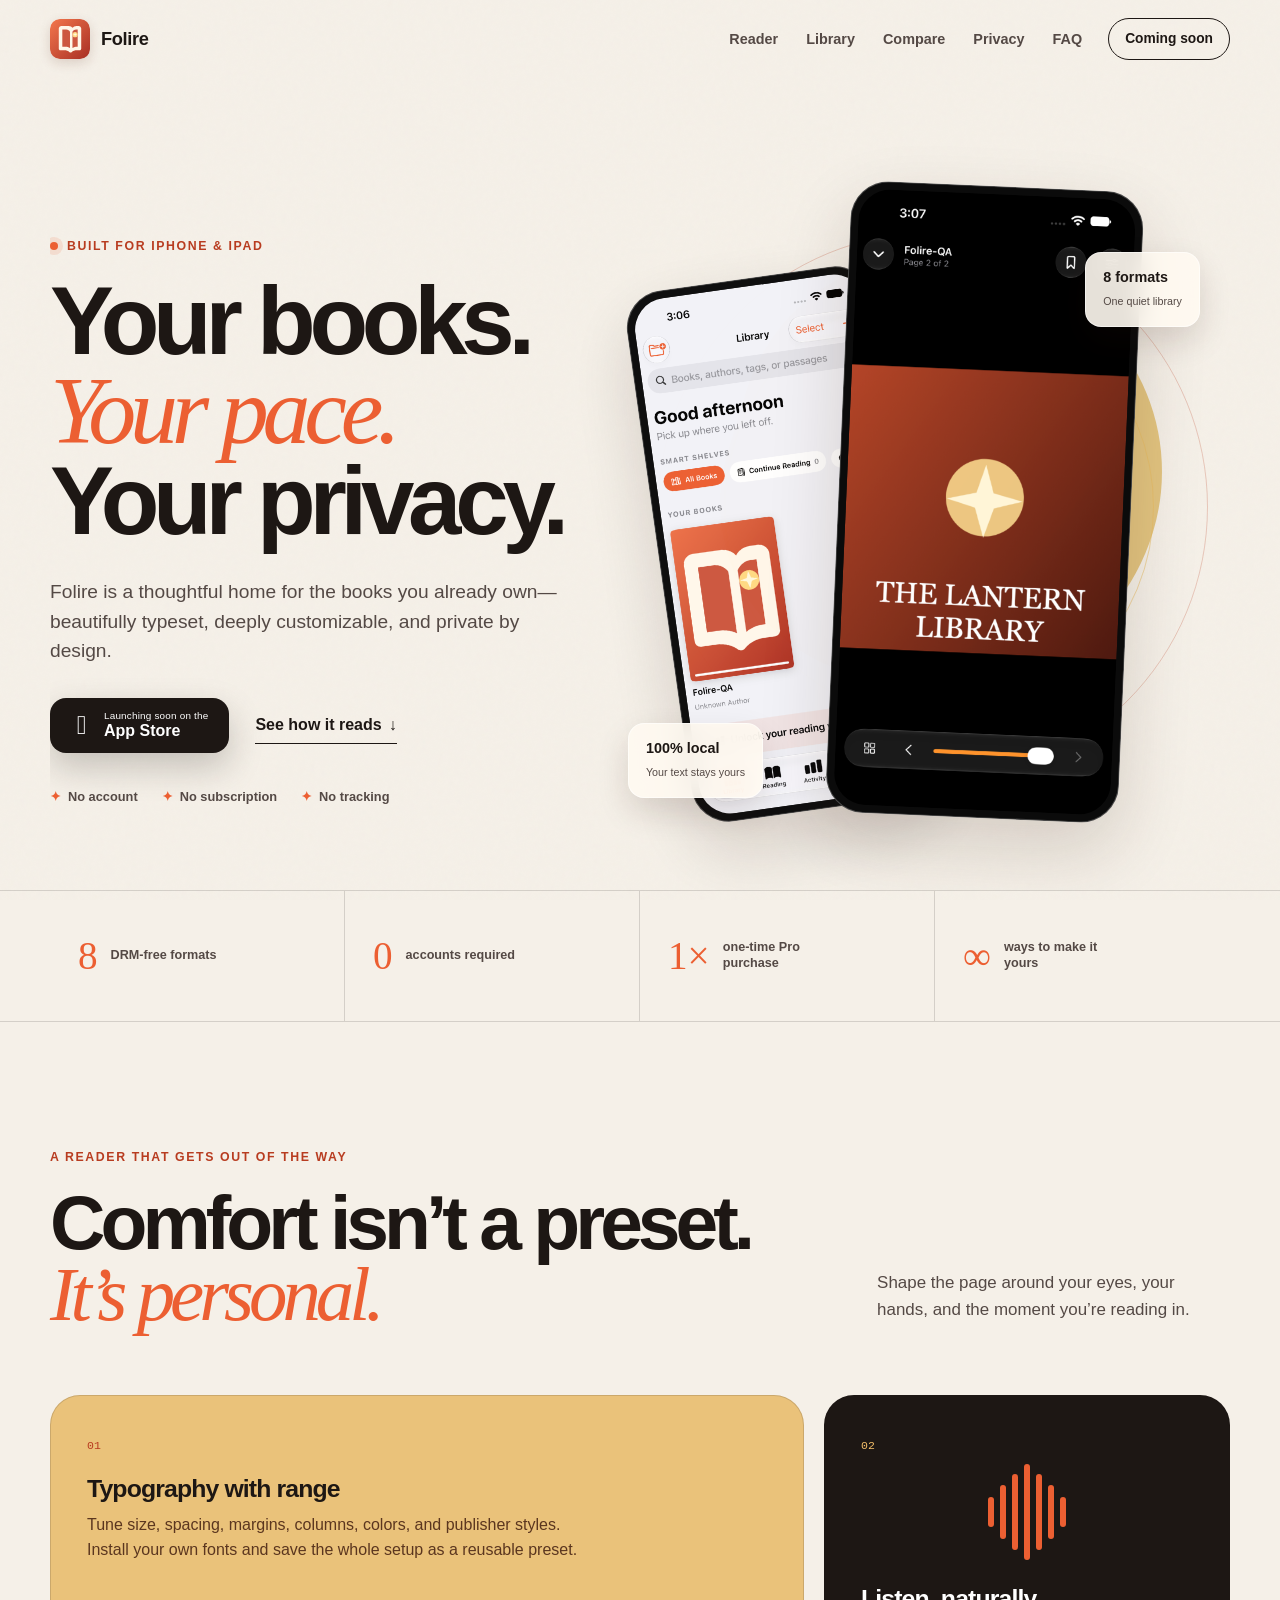
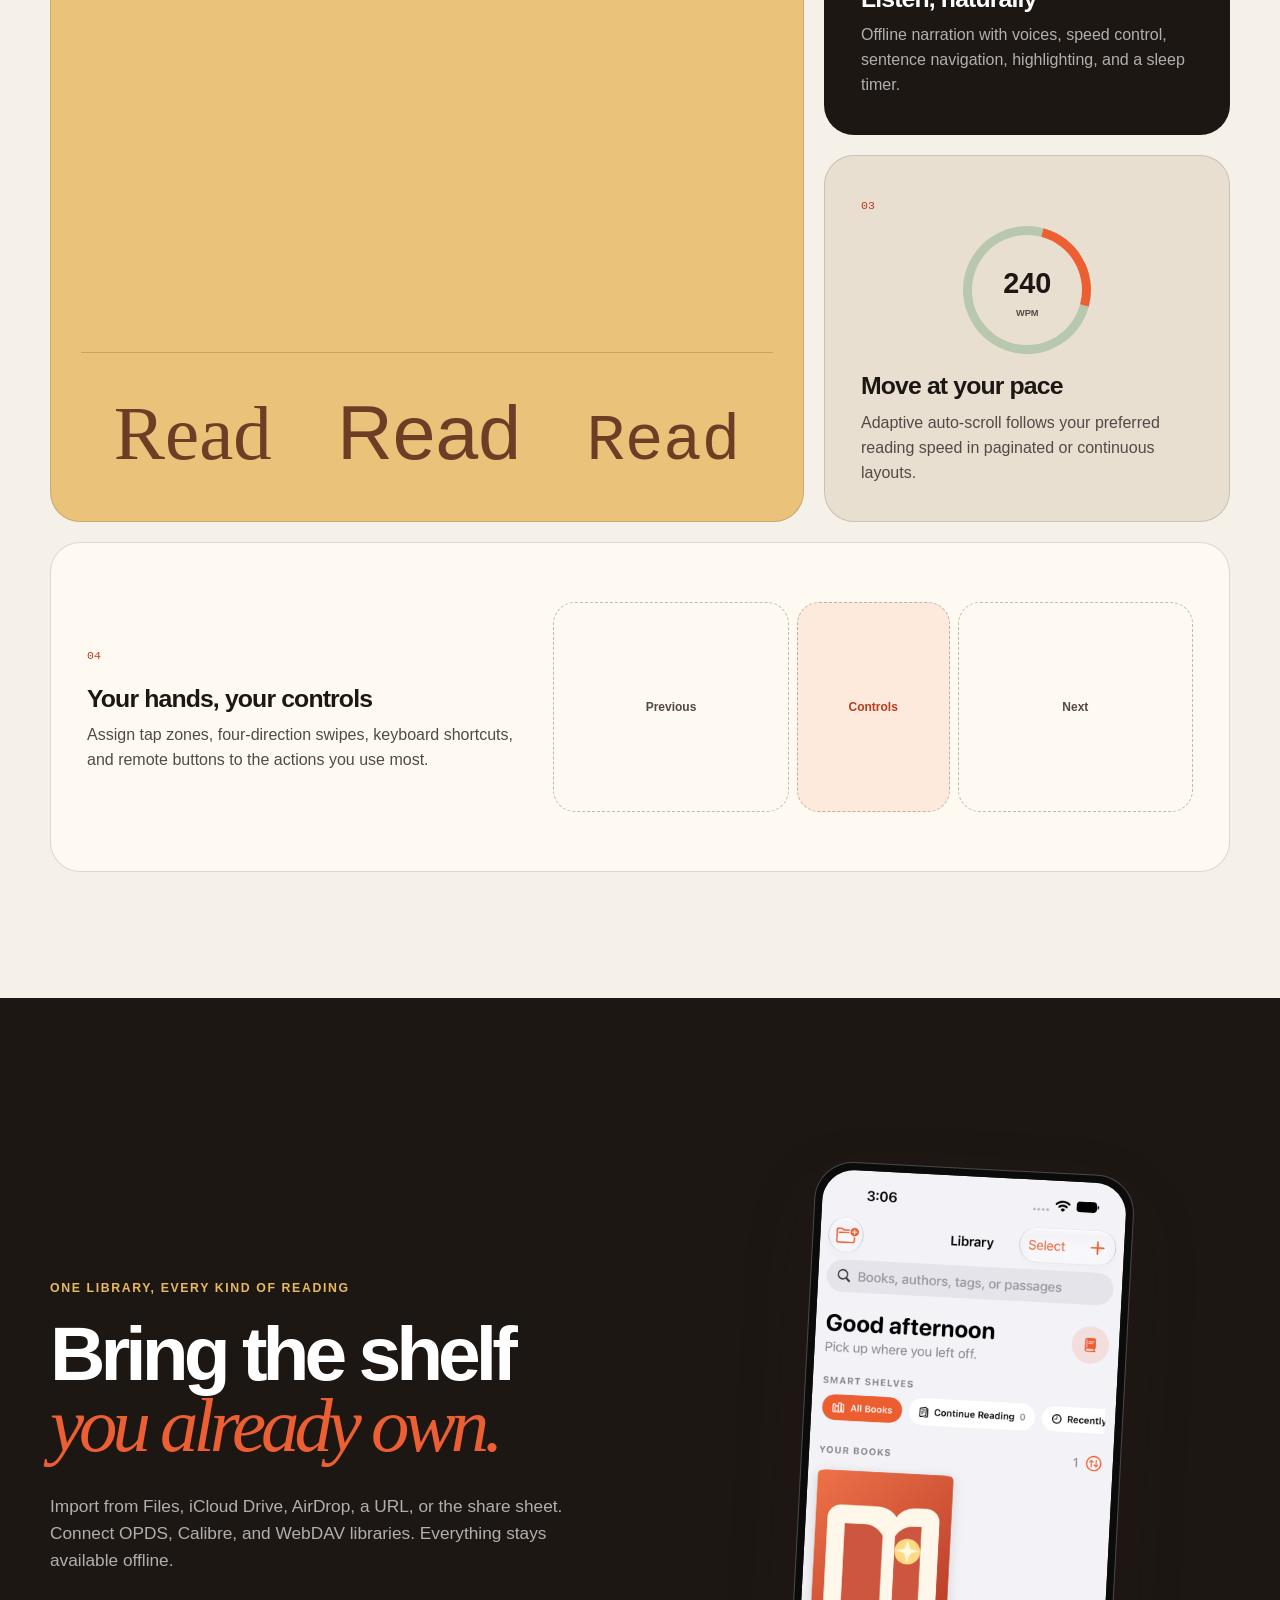
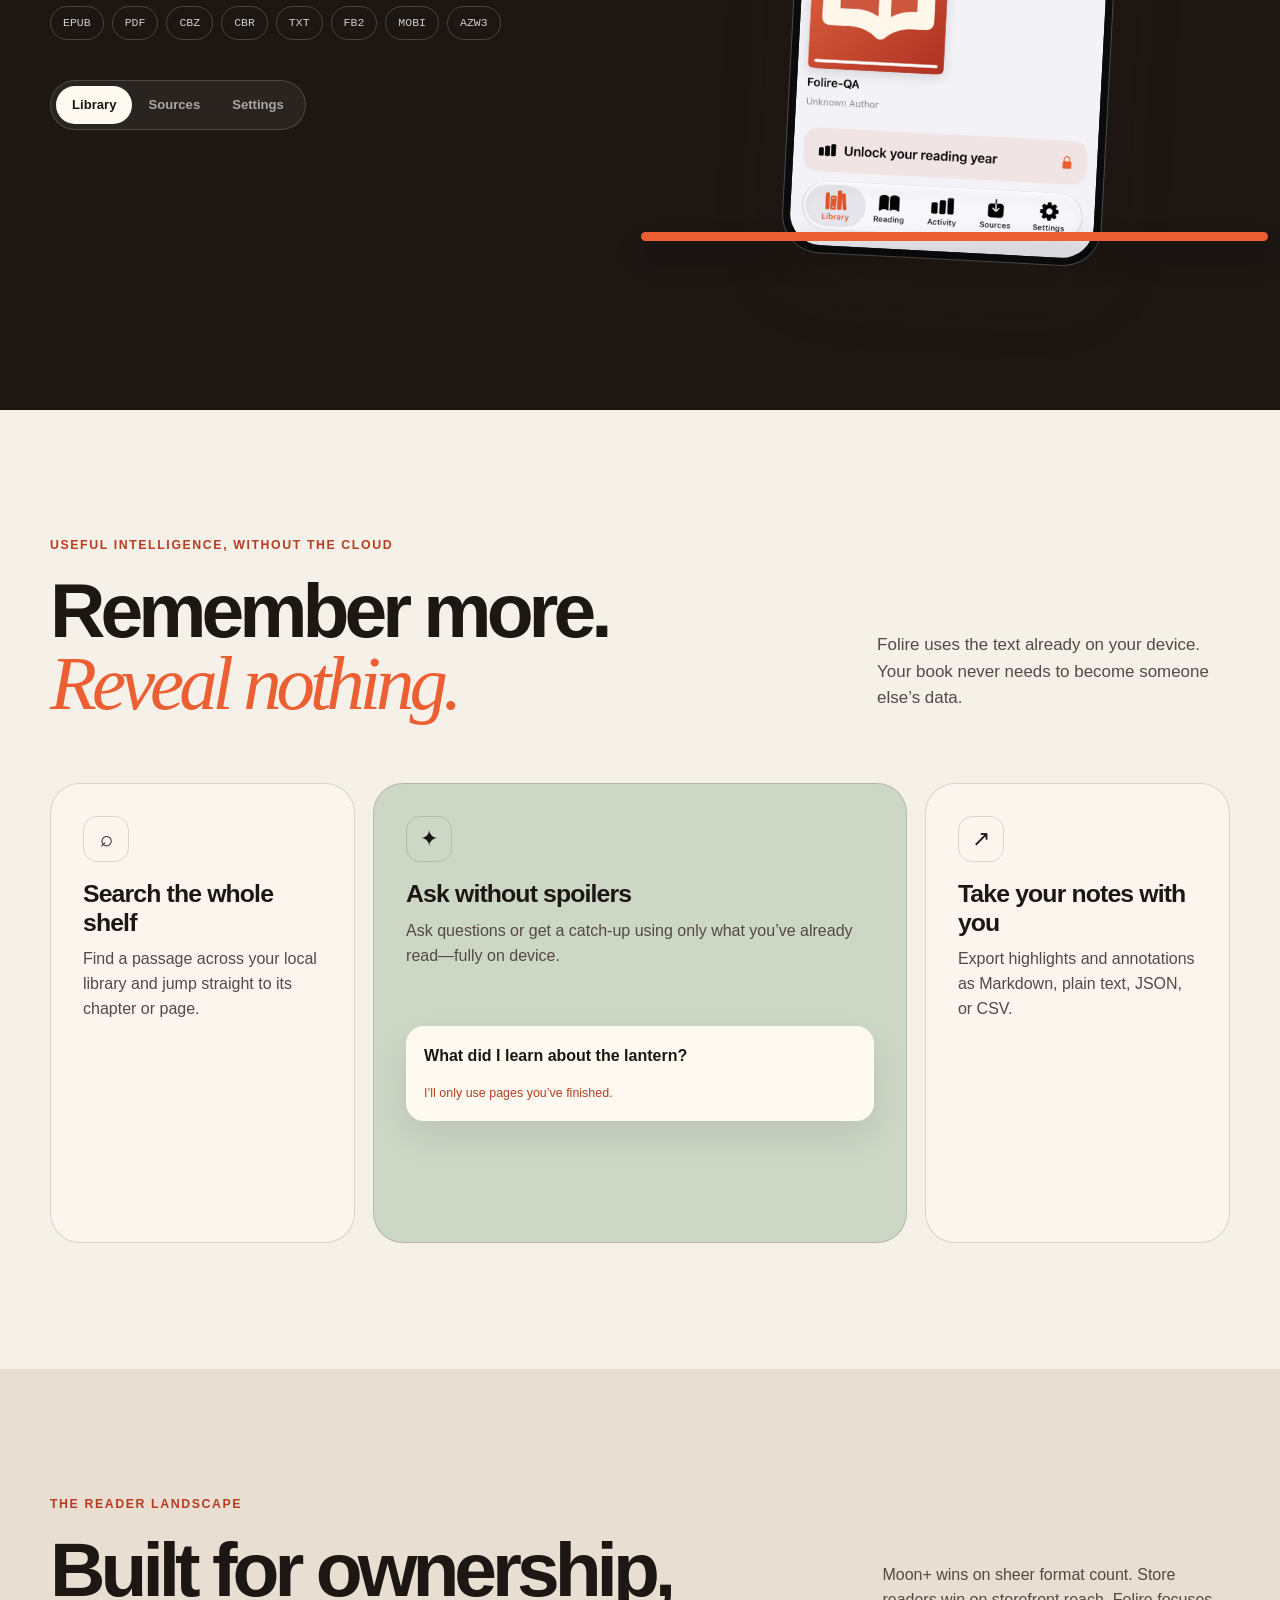
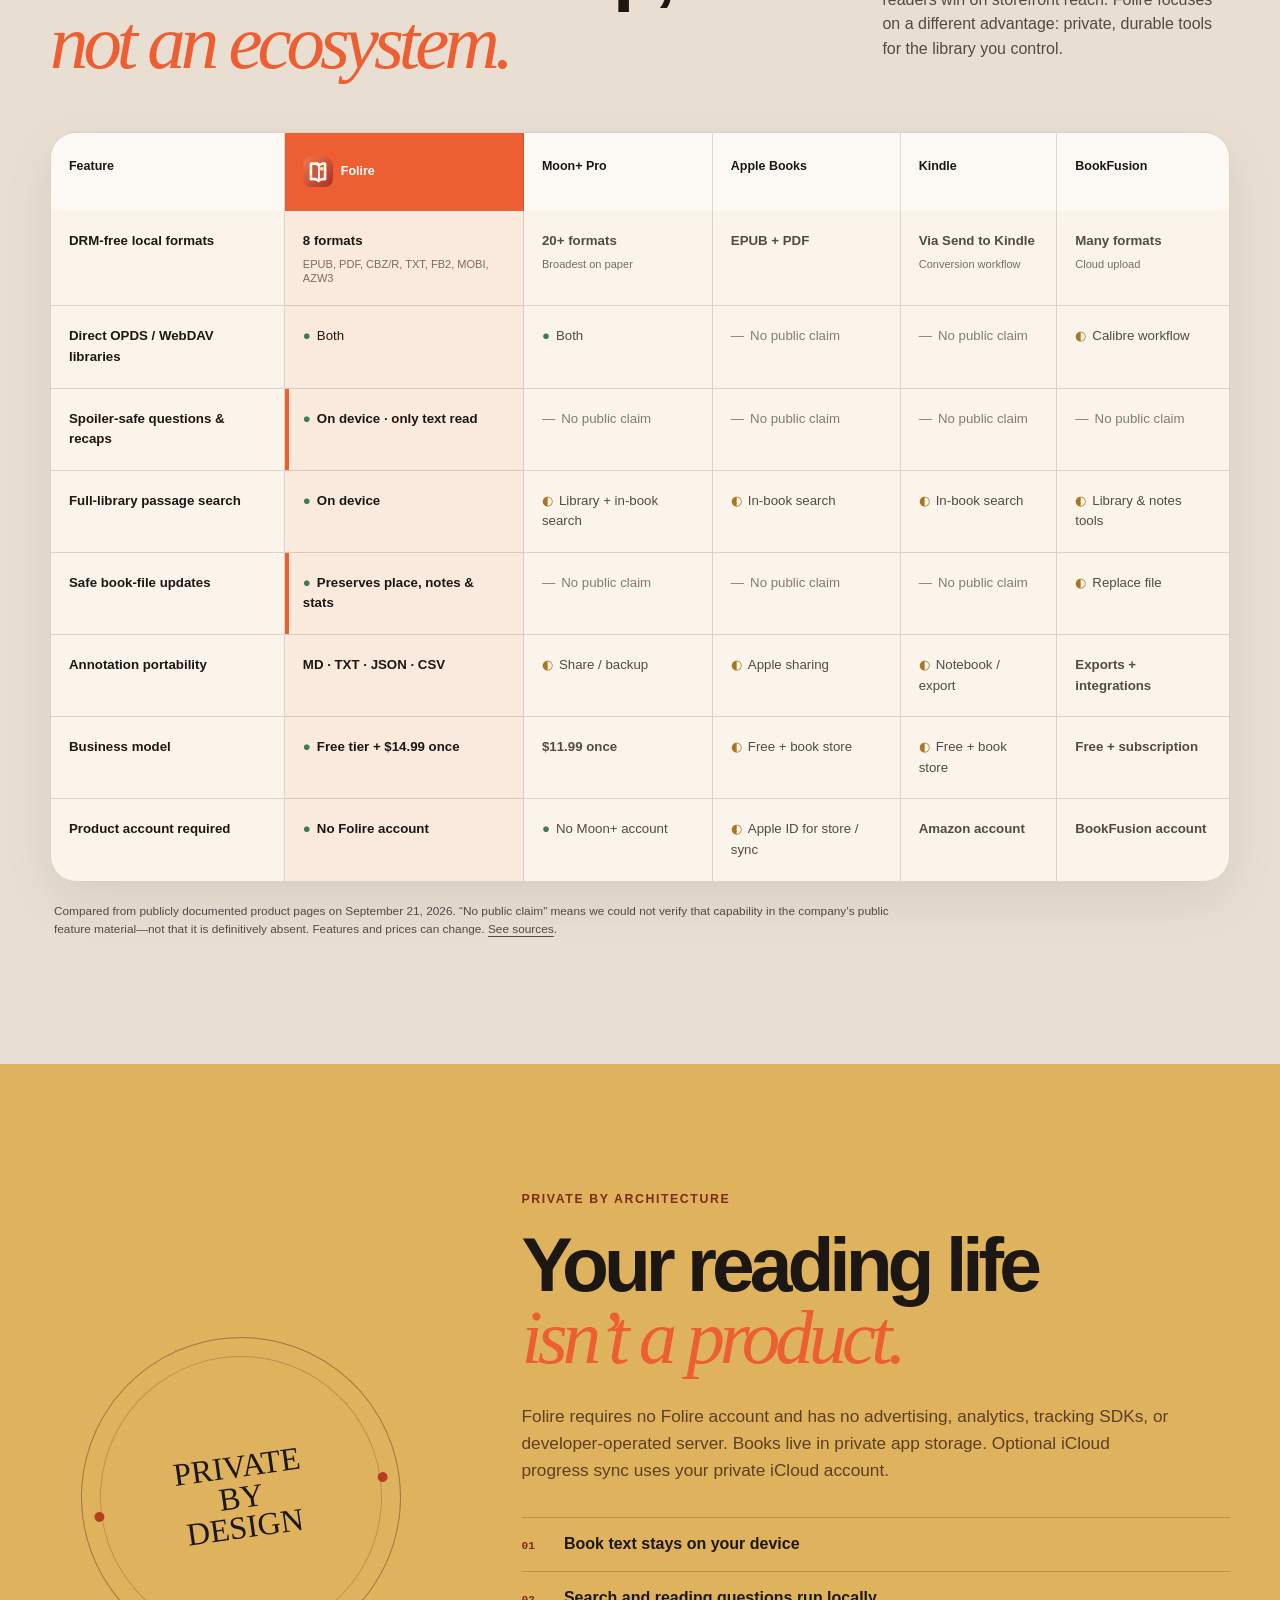
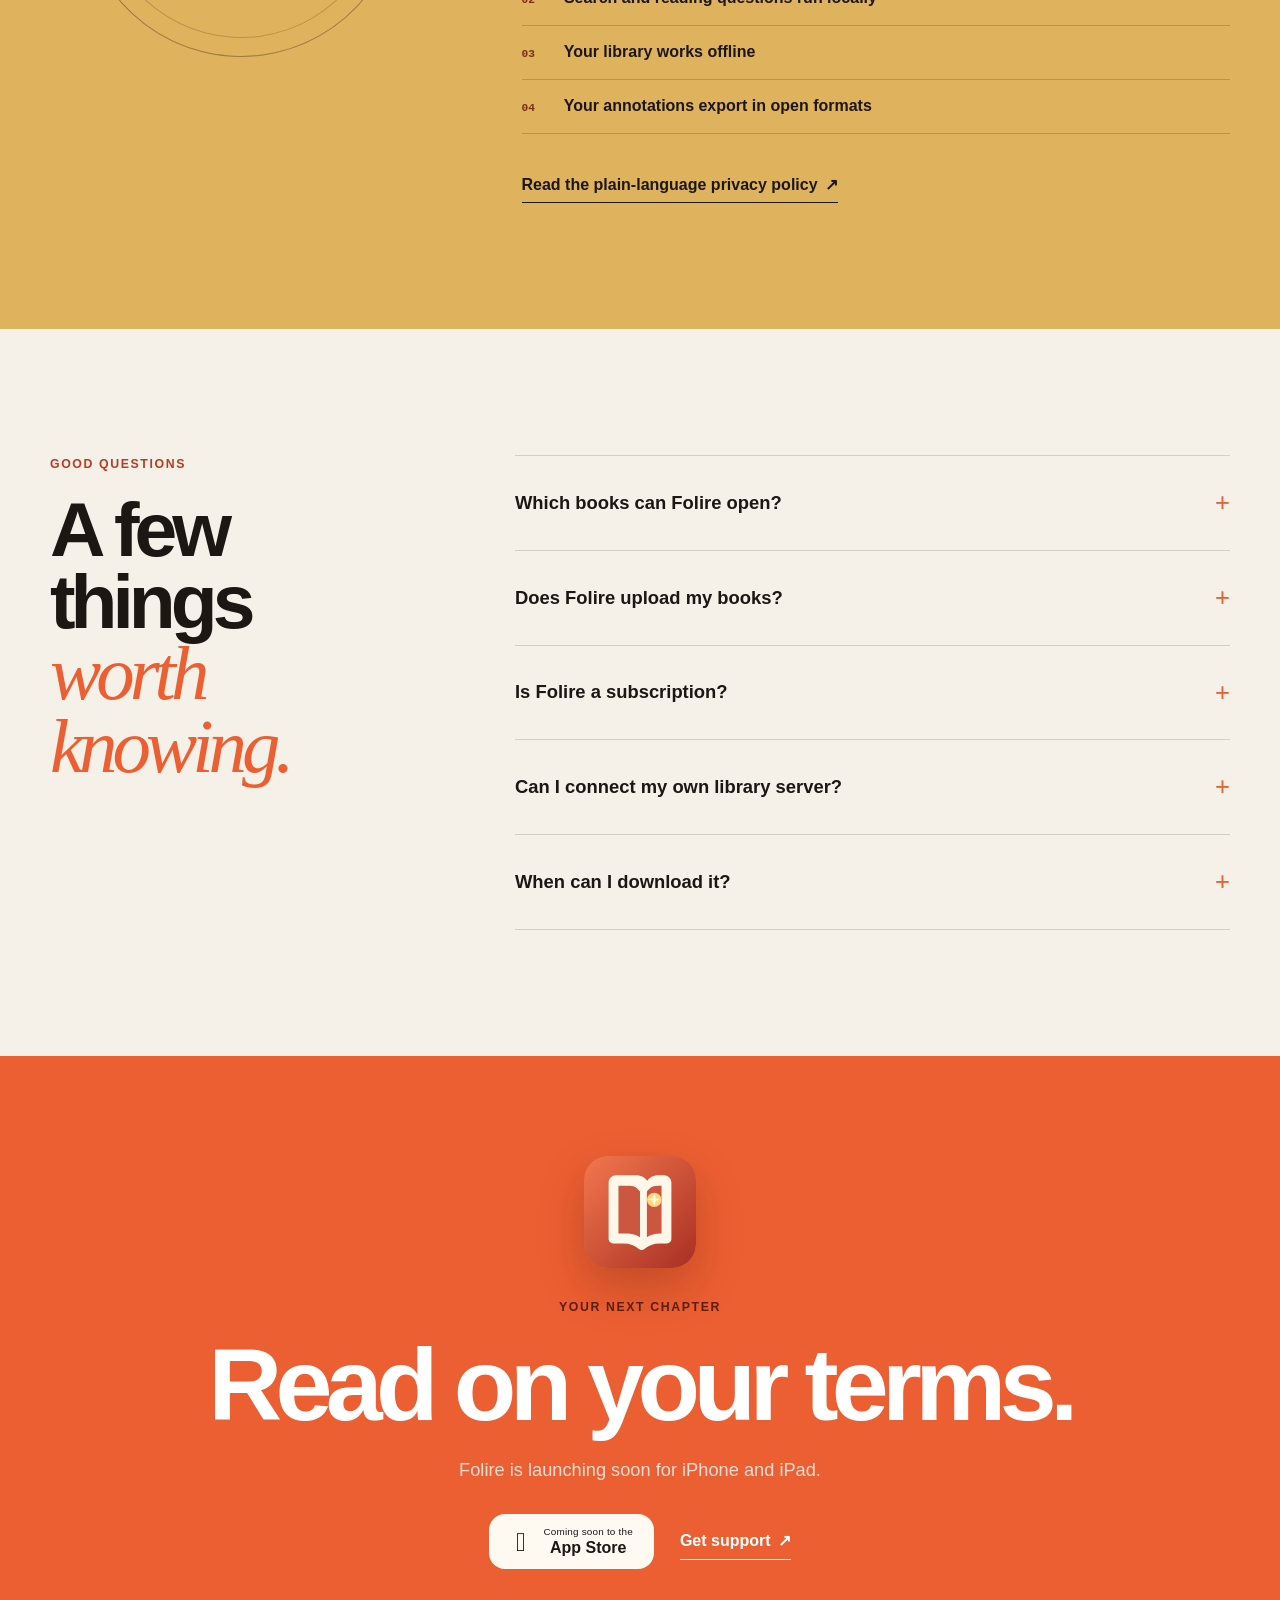
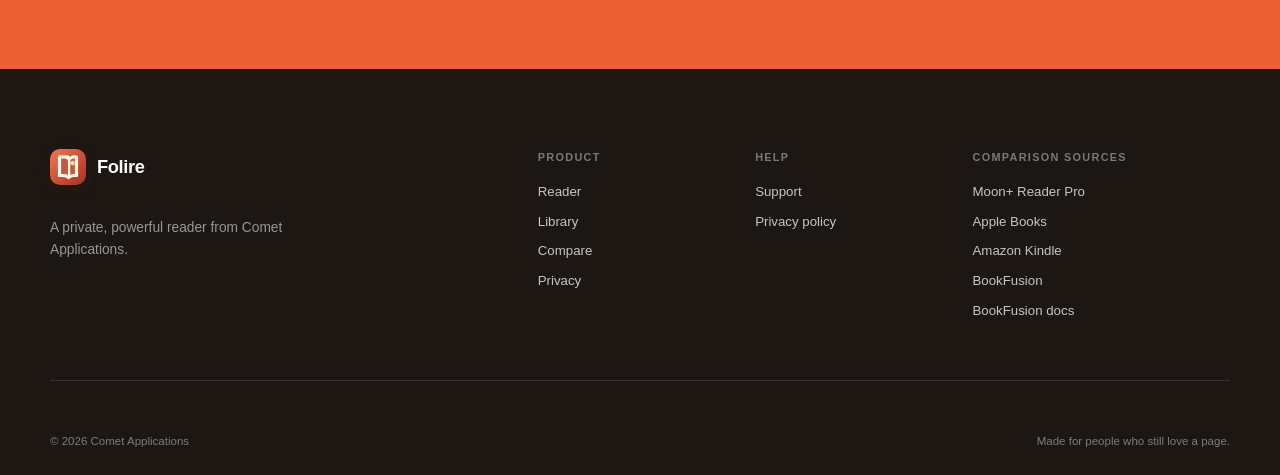
==== index.html @ 31d675c2 "Build Folire marketing website" ====
<!doctype html>
<html lang="en">
  <head>
    <meta charset="utf-8">
    <meta name="viewport" content="width=device-width, initial-scale=1">
    <meta name="theme-color" content="#1d1714">
    <meta name="description" content="Folire is a private, powerful reader for iPhone and iPad. Read EPUB, PDF, CBZ, CBR, TXT, FB2, MOBI, and AZW3—without an account, ads, or tracking.">
    <meta property="og:title" content="Folire — Your books. Your pace. Your privacy.">
    <meta property="og:description" content="A local-first reader for iPhone and iPad with beautiful typography, private reading tools, flexible controls, and meaningful insights.">
    <meta property="og:type" content="website">
    <meta property="og:url" content="https://folire.app/">
    <meta property="og:image" content="https://folire.app/assets/library.png">
    <meta name="twitter:card" content="summary_large_image">
    <title>Folire — Private, powerful book reader</title>
    <link rel="icon" href="assets/folire-icon.svg" type="image/svg+xml">
    <link rel="stylesheet" href="styles.css">
    <script defer src="script.js"></script>
  </head>
  <body>
    <a class="skip-link" href="#main">Skip to content</a>

    <header class="site-header" data-header>
      <nav class="nav shell" aria-label="Main navigation">
        <a class="brand" href="#top" aria-label="Folire home">
          <img src="assets/folire-icon.svg" alt="" width="40" height="40">
          <span>Folire</span>
        </a>
        <div class="nav-links" id="nav-links">
          <a href="#reader">Reader</a>
          <a href="#library">Library</a>
          <a href="#compare">Compare</a>
          <a href="#privacy">Privacy</a>
          <a href="#faq">FAQ</a>
        </div>
        <a class="nav-cta" href="#download">Coming soon</a>
        <button class="menu-button" type="button" aria-expanded="false" aria-controls="nav-links" aria-label="Open navigation" data-menu>
          <span></span><span></span>
        </button>
      </nav>
    </header>

    <main id="main">
      <section class="hero shell" id="top">
        <div class="hero-copy reveal">
          <div class="eyebrow"><span class="status-dot"></span> Built for iPhone &amp; iPad</div>
          <h1>Your books.<br><em>Your pace.</em><br>Your privacy.</h1>
          <p class="hero-lede">Folire is a thoughtful home for the books you already own—beautifully typeset, deeply customizable, and private by design.</p>
          <div class="hero-actions">
            <a class="button button-primary" href="#download">
              <span class="apple-mark" aria-hidden="true"></span>
              <span><small>Launching soon on the</small>App Store</span>
            </a>
            <a class="text-link" href="#reader">See how it reads <span aria-hidden="true">↓</span></a>
          </div>
          <ul class="trust-row" aria-label="Folire benefits">
            <li>No account</li>
            <li>No subscription</li>
            <li>No tracking</li>
          </ul>
        </div>

        <div class="hero-visual reveal" aria-label="Folire app shown on iPhone">
          <div class="orbit orbit-one"></div>
          <div class="orbit orbit-two"></div>
          <div class="phone phone-back" aria-hidden="true">
            <img src="assets/library.png" alt="" width="828" height="1792">
          </div>
          <div class="phone phone-front">
            <img src="assets/reader.png" alt="Folire reader displaying a book with simple reading controls" width="828" height="1792">
          </div>
          <div class="floating-note note-format" aria-hidden="true">
            <span>8 formats</span>
            <small>One quiet library</small>
          </div>
          <div class="floating-note note-private" aria-hidden="true">
            <span>100% local</span>
            <small>Your text stays yours</small>
          </div>
        </div>
      </section>

      <section class="promise-strip" aria-label="Product highlights">
        <div class="shell promise-grid">
          <div><strong>8</strong><span>DRM-free formats</span></div>
          <div><strong>0</strong><span>accounts required</span></div>
          <div><strong>1×</strong><span>one-time Pro purchase</span></div>
          <div><strong>∞</strong><span>ways to make it yours</span></div>
        </div>
      </section>

      <section class="section shell" id="reader">
        <div class="section-heading reveal">
          <p class="kicker">A reader that gets out of the way</p>
          <h2>Comfort isn’t a preset.<br><em>It’s personal.</em></h2>
          <p>Shape the page around your eyes, your hands, and the moment you’re reading in.</p>
        </div>

        <div class="bento reader-bento">
          <article class="card card-large card-warm reveal">
            <div class="card-copy">
              <span class="card-number">01</span>
              <h3>Typography with range</h3>
              <p>Tune size, spacing, margins, columns, colors, and publisher styles. Install your own fonts and save the whole setup as a reusable preset.</p>
              <div class="type-samples" aria-hidden="true">
                <span class="sample-serif">Read</span>
                <span class="sample-humanist">Read</span>
                <span class="sample-mono">Read</span>
              </div>
            </div>
          </article>

          <article class="card card-dark reveal">
            <span class="card-number">02</span>
            <div class="sound-wave" aria-hidden="true"><i></i><i></i><i></i><i></i><i></i><i></i><i></i></div>
            <h3>Listen, naturally</h3>
            <p>Offline narration with voices, speed control, sentence navigation, highlighting, and a sleep timer.</p>
          </article>

          <article class="card card-cream reveal">
            <span class="card-number">03</span>
            <div class="pace-dial" aria-hidden="true"><span>240<small>wpm</small></span></div>
            <h3>Move at your pace</h3>
            <p>Adaptive auto-scroll follows your preferred reading speed in paginated or continuous layouts.</p>
          </article>

          <article class="card card-wide reveal">
            <div>
              <span class="card-number">04</span>
              <h3>Your hands, your controls</h3>
              <p>Assign tap zones, four-direction swipes, keyboard shortcuts, and remote buttons to the actions you use most.</p>
            </div>
            <div class="control-map" aria-hidden="true">
              <span class="tap left">Previous</span>
              <span class="tap center">Controls</span>
              <span class="tap right">Next</span>
            </div>
          </article>
        </div>
      </section>

      <section class="section showcase-section" id="library">
        <div class="shell showcase-grid">
          <div class="showcase-copy reveal">
            <p class="kicker">One library, every kind of reading</p>
            <h2>Bring the shelf<br><em>you already own.</em></h2>
            <p>Import from Files, iCloud Drive, AirDrop, a URL, or the share sheet. Connect OPDS, Calibre, and WebDAV libraries. Everything stays available offline.</p>
            <div class="format-cloud" aria-label="Supported formats">
              <span>EPUB</span><span>PDF</span><span>CBZ</span><span>CBR</span><span>TXT</span><span>FB2</span><span>MOBI</span><span>AZW3</span>
            </div>
            <div class="showcase-tabs" role="tablist" aria-label="App preview">
              <button role="tab" aria-selected="true" aria-controls="preview-panel" data-preview="library.png" data-alt="Folire library with smart shelves and search">Library</button>
              <button role="tab" aria-selected="false" aria-controls="preview-panel" data-preview="sources.png" data-alt="Folire sources screen with import and network library options">Sources</button>
              <button role="tab" aria-selected="false" aria-controls="preview-panel" data-preview="settings.png" data-alt="Folire settings with reading goal and typography options">Settings</button>
            </div>
          </div>
          <div class="showcase-device reveal" id="preview-panel" role="tabpanel">
            <div class="phone phone-showcase">
              <img data-preview-image src="assets/library.png" alt="Folire library with smart shelves and search" width="828" height="1792">
            </div>
            <div class="shelf-line" aria-hidden="true"></div>
          </div>
        </div>
      </section>

      <section class="section shell intelligence">
        <div class="section-heading reveal">
          <p class="kicker">Useful intelligence, without the cloud</p>
          <h2>Remember more.<br><em>Reveal nothing.</em></h2>
          <p>Folire uses the text already on your device. Your book never needs to become someone else’s data.</p>
        </div>
        <div class="intelligence-grid">
          <article class="insight-card reveal">
            <div class="insight-icon">⌕</div>
            <h3>Search the whole shelf</h3>
            <p>Find a passage across your local library and jump straight to its chapter or page.</p>
          </article>
          <article class="insight-card featured reveal">
            <div class="insight-icon">✦</div>
            <h3>Ask without spoilers</h3>
            <p>Ask questions or get a catch-up using only what you’ve already read—fully on device.</p>
            <div class="assistant-demo" aria-hidden="true">
              <p>What did I learn about the lantern?</p>
              <span>I’ll only use pages you’ve finished.</span>
            </div>
          </article>
          <article class="insight-card reveal">
            <div class="insight-icon">↗</div>
            <h3>Take your notes with you</h3>
            <p>Export highlights and annotations as Markdown, plain text, JSON, or CSV.</p>
          </article>
        </div>
      </section>

      <section class="section compare-section" id="compare">
        <div class="shell">
          <div class="compare-heading reveal">
            <div>
              <p class="kicker">The reader landscape</p>
              <h2>Built for ownership,<br><em>not an ecosystem.</em></h2>
            </div>
            <p>Moon+ wins on sheer format count. Store readers win on storefront reach. Folire focuses on a different advantage: private, durable tools for the library you control.</p>
          </div>

          <div class="comparison-wrap reveal" tabindex="0" aria-label="Scrollable reader app comparison">
            <table class="comparison-table">
              <thead>
                <tr>
                  <th scope="col">Feature</th>
                  <th scope="col" class="folire-col"><img src="assets/folire-icon.svg" alt="" width="30" height="30">Folire</th>
                  <th scope="col">Moon+ Pro</th>
                  <th scope="col">Apple Books</th>
                  <th scope="col">Kindle</th>
                  <th scope="col">BookFusion</th>
                </tr>
              </thead>
              <tbody>
                <tr>
                  <th scope="row">DRM-free local formats</th>
                  <td class="folire-col"><strong>8 formats</strong><small>EPUB, PDF, CBZ/R, TXT, FB2, MOBI, AZW3</small></td>
                  <td><strong>20+ formats</strong><small>Broadest on paper</small></td>
                  <td><strong>EPUB + PDF</strong></td>
                  <td><strong>Via Send to Kindle</strong><small>Conversion workflow</small></td>
                  <td><strong>Many formats</strong><small>Cloud upload</small></td>
                </tr>
                <tr>
                  <th scope="row">Direct OPDS / WebDAV libraries</th>
                  <td class="folire-col"><span class="yes">Both</span></td>
                  <td><span class="yes">Both</span></td>
                  <td><span class="muted">No public claim</span></td>
                  <td><span class="muted">No public claim</span></td>
                  <td><span class="partial">Calibre workflow</span></td>
                </tr>
                <tr class="differentiator">
                  <th scope="row">Spoiler-safe questions &amp; recaps</th>
                  <td class="folire-col"><span class="best">On device · only text read</span></td>
                  <td><span class="muted">No public claim</span></td>
                  <td><span class="muted">No public claim</span></td>
                  <td><span class="muted">No public claim</span></td>
                  <td><span class="muted">No public claim</span></td>
                </tr>
                <tr>
                  <th scope="row">Full-library passage search</th>
                  <td class="folire-col"><span class="best">On device</span></td>
                  <td><span class="partial">Library + in-book search</span></td>
                  <td><span class="partial">In-book search</span></td>
                  <td><span class="partial">In-book search</span></td>
                  <td><span class="partial">Library &amp; notes tools</span></td>
                </tr>
                <tr class="differentiator">
                  <th scope="row">Safe book-file updates</th>
                  <td class="folire-col"><span class="best">Preserves place, notes &amp; stats</span></td>
                  <td><span class="muted">No public claim</span></td>
                  <td><span class="muted">No public claim</span></td>
                  <td><span class="muted">No public claim</span></td>
                  <td><span class="partial">Replace file</span></td>
                </tr>
                <tr>
                  <th scope="row">Annotation portability</th>
                  <td class="folire-col"><strong>MD · TXT · JSON · CSV</strong></td>
                  <td><span class="partial">Share / backup</span></td>
                  <td><span class="partial">Apple sharing</span></td>
                  <td><span class="partial">Notebook / export</span></td>
                  <td><strong>Exports + integrations</strong></td>
                </tr>
                <tr>
                  <th scope="row">Business model</th>
                  <td class="folire-col"><span class="best">Free tier + $14.99 once</span></td>
                  <td><strong>$11.99 once</strong></td>
                  <td><span class="partial">Free + book store</span></td>
                  <td><span class="partial">Free + book store</span></td>
                  <td><strong>Free + subscription</strong></td>
                </tr>
                <tr>
                  <th scope="row">Product account required</th>
                  <td class="folire-col"><span class="best">No Folire account</span></td>
                  <td><span class="yes">No Moon+ account</span></td>
                  <td><span class="partial">Apple ID for store / sync</span></td>
                  <td><strong>Amazon account</strong></td>
                  <td><strong>BookFusion account</strong></td>
                </tr>
              </tbody>
            </table>
          </div>
          <p class="comparison-note reveal">Compared from publicly documented product pages on September 21, 2026. “No public claim” means we could not verify that capability in the company’s public feature material—not that it is definitively absent. Features and prices can change. <a href="#comparison-sources">See sources</a>.</p>
        </div>
      </section>

      <section class="section privacy-section" id="privacy">
        <div class="shell privacy-grid">
          <div class="privacy-seal reveal" aria-hidden="true">
            <div class="seal-ring"><span>PRIVATE<br>BY<br>DESIGN</span></div>
          </div>
          <div class="privacy-copy reveal">
            <p class="kicker">Private by architecture</p>
            <h2>Your reading life<br><em>isn’t a product.</em></h2>
            <p>Folire requires no Folire account and has no advertising, analytics, tracking SDKs, or developer-operated server. Books live in private app storage. Optional iCloud progress sync uses your private iCloud account.</p>
            <ul class="privacy-list">
              <li><span>01</span> Book text stays on your device</li>
              <li><span>02</span> Search and reading questions run locally</li>
              <li><span>03</span> Your library works offline</li>
              <li><span>04</span> Your annotations export in open formats</li>
            </ul>
            <a class="text-link" href="https://comet-applications.github.io/app-support/folire/privacy.html">Read the plain-language privacy policy <span aria-hidden="true">↗</span></a>
          </div>
        </div>
      </section>

      <section class="section shell faq-section" id="faq">
        <div class="faq-intro reveal">
          <p class="kicker">Good questions</p>
          <h2>A few things<br><em>worth knowing.</em></h2>
        </div>
        <div class="faq-list">
          <details class="reveal">
            <summary>Which books can Folire open?<span>+</span></summary>
            <p>DRM-free EPUB, PDF, CBZ, CBR, TXT, FB2, MOBI, and AZW3 files. Folire cannot remove or bypass DRM.</p>
          </details>
          <details class="reveal">
            <summary>Does Folire upload my books?<span>+</span></summary>
            <p>No. Imported books are copied into Folire’s private local storage. Optional iCloud sync is limited to compact reading data; book files stay on your device.</p>
          </details>
          <details class="reveal">
            <summary>Is Folire a subscription?<span>+</span></summary>
            <p>No. The free version supports a five-book library. Folire Pro is a one-time $14.99 purchase for unlimited books and every advanced feature.</p>
          </details>
          <details class="reveal">
            <summary>Can I connect my own library server?<span>+</span></summary>
            <p>Yes. Folire supports OPDS 1 and 2 catalogs, Calibre Content Server, authenticated WebDAV, and direct book URLs.</p>
          </details>
          <details class="reveal">
            <summary>When can I download it?<span>+</span></summary>
            <p>Folire is preparing for its App Store launch on iPhone and iPad. This page will link directly to the listing as soon as it is live.</p>
          </details>
        </div>
      </section>

      <section class="download-section" id="download">
        <div class="shell download-inner reveal">
          <img src="assets/folire-icon.svg" alt="Folire app icon" width="112" height="112">
          <p class="kicker">Your next chapter</p>
          <h2>Read on your terms.</h2>
          <p>Folire is launching soon for iPhone and iPad.</p>
          <div class="download-actions">
            <span class="button button-light" aria-label="Folire is coming soon to the App Store">
              <span class="apple-mark" aria-hidden="true"></span>
              <span><small>Coming soon to the</small>App Store</span>
            </span>
            <a class="text-link light" href="https://comet-applications.github.io/app-support/folire/support.html">Get support <span aria-hidden="true">↗</span></a>
          </div>
        </div>
      </section>
    </main>

    <footer class="footer">
      <div class="shell footer-grid">
        <div>
          <a class="brand footer-brand" href="#top"><img src="assets/folire-icon.svg" alt="" width="36" height="36"><span>Folire</span></a>
          <p>A private, powerful reader from Comet Applications.</p>
        </div>
        <div>
          <h3>Product</h3>
          <a href="#reader">Reader</a>
          <a href="#library">Library</a>
          <a href="#compare">Compare</a>
          <a href="#privacy">Privacy</a>
        </div>
        <div>
          <h3>Help</h3>
          <a href="https://comet-applications.github.io/app-support/folire/support.html">Support</a>
          <a href="https://comet-applications.github.io/app-support/folire/privacy.html">Privacy policy</a>
        </div>
        <div id="comparison-sources">
          <h3>Comparison sources</h3>
          <a href="https://play.google.com/store/apps/details?id=com.flyersoft.moonreaderp&amp;hl=en_US">Moon+ Reader Pro</a>
          <a href="https://www.apple.com/apple-books/">Apple Books</a>
          <a href="https://read.amazon.com/landing">Amazon Kindle</a>
          <a href="https://www.bookfusion.com/reading/pricing">BookFusion</a>
          <a href="https://docs.bookfusion.com/docs/">BookFusion docs</a>
        </div>
      </div>
      <div class="shell footer-bottom">
        <span>© <span data-year>2026</span> Comet Applications</span>
        <span>Made for people who still love a page.</span>
      </div>
    </footer>
  </body>
</html>
---- styles.css ----
:root {
  --ink: #1d1714;
  --ink-soft: #544945;
  --paper: #f5f0e8;
  --cream: #fffaf1;
  --orange: #ec5f32;
  --orange-dark: #b83c20;
  --gold: #e8b95f;
  --sage: #b8c8af;
  --line: rgba(29, 23, 20, 0.15);
  --radius: 30px;
  --shadow: 0 28px 70px rgba(49, 24, 13, 0.16);
}

* { box-sizing: border-box; }

html { scroll-behavior: smooth; }

body {
  margin: 0;
  color: var(--ink);
  background: var(--paper);
  font-family: -apple-system, BlinkMacSystemFont, "Segoe UI", sans-serif;
  font-size: 16px;
  line-height: 1.55;
  -webkit-font-smoothing: antialiased;
}

body::before {
  position: fixed;
  z-index: -1;
  inset: 0;
  content: "";
  pointer-events: none;
  opacity: 0.025;
  background-image: url("data:image/svg+xml,%3Csvg viewBox='0 0 180 180' xmlns='http://www.w3.org/2000/svg'%3E%3Cfilter id='n'%3E%3CfeTurbulence type='fractalNoise' baseFrequency='.9' numOctaves='4' stitchTiles='stitch'/%3E%3C/filter%3E%3Crect width='100%25' height='100%25' filter='url(%23n)' opacity='.85'/%3E%3C/svg%3E");
}

a { color: inherit; text-decoration: none; }
img { display: block; max-width: 100%; }
button { font: inherit; }

.shell { width: min(1180px, calc(100% - 48px)); margin-inline: auto; }
.section { padding-block: 126px; }

.skip-link {
  position: fixed;
  z-index: 100;
  top: 12px;
  left: 12px;
  padding: 10px 16px;
  border-radius: 100px;
  background: var(--ink);
  color: white;
  transform: translateY(-150%);
}

.skip-link:focus { transform: none; }

.site-header {
  position: fixed;
  z-index: 30;
  top: 0;
  width: 100%;
  border-bottom: 1px solid transparent;
  transition: background .25s ease, border-color .25s ease;
}

.site-header.scrolled {
  border-color: var(--line);
  background: rgba(245, 240, 232, .88);
  backdrop-filter: blur(18px);
}

.nav { display: flex; align-items: center; height: 78px; gap: 26px; }
.brand { display: inline-flex; align-items: center; gap: 11px; font-weight: 750; font-size: 1.14rem; letter-spacing: -.02em; }
.brand img { border-radius: 10px; box-shadow: 0 4px 12px rgba(94, 39, 19, .16); }
.nav-links { display: flex; align-items: center; gap: 28px; margin-left: auto; font-size: .9rem; font-weight: 580; }
.nav-links a { color: var(--ink-soft); transition: color .2s ease; }
.nav-links a:hover { color: var(--orange-dark); }
.nav-cta { padding: 9px 16px; border: 1px solid var(--ink); border-radius: 100px; font-size: .86rem; font-weight: 650; }
.menu-button { display: none; padding: 8px; border: 0; background: transparent; }
.menu-button span { display: block; width: 22px; height: 2px; margin: 5px; background: var(--ink); }

.hero {
  display: grid;
  grid-template-columns: .94fr 1.06fr;
  min-height: 890px;
  padding-top: 154px;
  align-items: center;
  gap: 44px;
  overflow: hidden;
}

.eyebrow, .kicker { margin: 0 0 20px; color: var(--orange-dark); font-size: .77rem; font-weight: 760; letter-spacing: .13em; text-transform: uppercase; }
.eyebrow { display: flex; align-items: center; gap: 9px; }
.status-dot { width: 8px; height: 8px; border-radius: 50%; background: var(--orange); box-shadow: 0 0 0 5px rgba(236, 95, 50, .13); }

h1, h2 { margin: 0; font-weight: 660; letter-spacing: -.065em; line-height: .93; }
h1 { max-width: 720px; font-size: clamp(4.4rem, 7.5vw, 7.5rem); }
h2 { font-size: clamp(3.2rem, 6vw, 5.8rem); }
h1 em, h2 em { color: var(--orange); font-family: Georgia, "Times New Roman", serif; font-weight: 400; }
.hero-lede { max-width: 560px; margin: 32px 0; color: var(--ink-soft); font-size: clamp(1.08rem, 1.5vw, 1.28rem); }
.hero-actions, .download-actions { display: flex; align-items: center; gap: 26px; flex-wrap: wrap; }

.button { display: inline-flex; align-items: center; gap: 12px; padding: 13px 21px; border-radius: 16px; font-weight: 720; line-height: 1.05; }
.button small { display: block; margin-bottom: 2px; font-size: .62rem; font-weight: 500; letter-spacing: .02em; }
.button-primary { background: var(--ink); color: white; box-shadow: 0 14px 34px rgba(29, 23, 20, .22); }
.button-light { background: var(--cream); color: var(--ink); }
.apple-mark { width: 21px; color: currentColor; font-family: -apple-system, BlinkMacSystemFont, sans-serif; font-size: 1.65rem; line-height: 1; text-align: center; }
.text-link { display: inline-flex; align-items: center; gap: 7px; padding-block: 5px; border-bottom: 1px solid currentColor; font-weight: 690; }
.text-link.light { color: white; }
.trust-row { display: flex; padding: 0; margin: 34px 0 0; gap: 24px; list-style: none; color: var(--ink-soft); font-size: .8rem; font-weight: 620; }
.trust-row li::before { margin-right: 7px; color: var(--orange); content: "✦"; }

.hero-visual { position: relative; height: 700px; }
.phone { position: absolute; overflow: hidden; padding: 7px; border: 1px solid rgba(255,255,255,.25); border-radius: 38px; background: #0b0b0b; box-shadow: var(--shadow); }
.phone img { width: 100%; height: 100%; border-radius: 32px; object-fit: cover; }
.phone-front { z-index: 4; width: 293px; height: 632px; top: 14px; left: 50%; transform: translateX(-31%) rotate(2.5deg); }
.phone-back { z-index: 2; width: 248px; height: 536px; top: 104px; left: 5%; transform: rotate(-8deg); opacity: .98; }
.orbit { position: absolute; border: 1px solid rgba(184, 60, 32, .23); border-radius: 50%; }
.orbit-one { width: 550px; height: 550px; top: 60px; left: 5%; }
.orbit-two { width: 430px; height: 430px; top: 120px; left: 16%; border-color: rgba(232, 185, 95, .5); }
.hero-visual::before { position: absolute; width: 430px; height: 430px; top: 90px; left: 17%; border-radius: 48% 52% 56% 44%; background: #e9c46f; content: ""; filter: saturate(.8); transform: rotate(17deg); }
.floating-note { position: absolute; z-index: 8; padding: 13px 17px; border: 1px solid rgba(255,255,255,.55); border-radius: 16px; background: rgba(255, 250, 241, .9); box-shadow: 0 14px 32px rgba(49, 24, 13, .14); backdrop-filter: blur(12px); }
.floating-note span { display: block; font-size: .9rem; font-weight: 780; }
.floating-note small { color: var(--ink-soft); font-size: .67rem; }
.note-format { top: 80px; right: 5%; }
.note-private { bottom: 74px; left: 0; }

.promise-strip { border-block: 1px solid var(--line); }
.promise-grid { display: grid; grid-template-columns: repeat(4, 1fr); }
.promise-grid > div { display: flex; align-items: center; min-height: 130px; padding: 28px; gap: 13px; border-right: 1px solid var(--line); }
.promise-grid > div:last-child { border: 0; }
.promise-grid strong { color: var(--orange); font-family: Georgia, serif; font-size: 2.45rem; font-weight: 400; }
.promise-grid span { max-width: 115px; color: var(--ink-soft); font-size: .79rem; font-weight: 650; line-height: 1.25; }

.section-heading { display: grid; grid-template-columns: 1fr .46fr; align-items: end; margin-bottom: 64px; column-gap: 60px; }
.section-heading .kicker { grid-column: 1 / -1; }
.section-heading > p:last-child { margin: 0 0 8px; color: var(--ink-soft); font-size: 1.06rem; }
.bento { display: grid; grid-template-columns: 1.3fr .7fr; gap: 20px; }
.card { position: relative; min-height: 330px; padding: 36px; overflow: hidden; border: 1px solid var(--line); border-radius: var(--radius); background: var(--cream); }
.card h3, .insight-card h3 { margin: 18px 0 10px; font-size: 1.55rem; line-height: 1.15; letter-spacing: -.035em; }
.card p, .insight-card p { margin: 0; color: var(--ink-soft); }
.card-number { font-family: ui-monospace, SFMono-Regular, Menlo, monospace; color: var(--orange-dark); font-size: .72rem; }
.card-large { min-height: 510px; grid-row: span 2; }
.card-warm { background: #eac27a; }
.card-warm p { max-width: 500px; color: #5b361f; }
.card-dark { background: var(--ink); color: white; }
.card-dark p { color: rgba(255,255,255,.66); }
.card-dark .card-number { color: #f2bd68; }
.card-cream { background: #e9dfd1; }
.card-wide { display: grid; grid-template-columns: .8fr 1.2fr; grid-column: 1 / -1; align-items: center; gap: 40px; }
.type-samples { position: absolute; right: 30px; bottom: 28px; left: 30px; display: flex; align-items: baseline; justify-content: space-around; padding-top: 20px; border-top: 1px solid rgba(89, 53, 26, .22); color: #6d3e25; }
.type-samples span { font-size: clamp(3rem, 6vw, 5.4rem); }
.sample-serif { font-family: Georgia, serif; }
.sample-humanist { font-family: Avenir Next, sans-serif; font-weight: 300; }
.sample-mono { font-family: ui-monospace, monospace; font-size: clamp(2.4rem, 5vw, 4.5rem) !important; }
.sound-wave { display: flex; align-items: center; justify-content: center; height: 110px; gap: 6px; }
.sound-wave i { display: block; width: 6px; height: 30px; border-radius: 100px; background: var(--orange); animation: wave 1.5s ease-in-out infinite; }
.sound-wave i:nth-child(2), .sound-wave i:nth-child(6) { height: 54px; animation-delay: -.2s; }
.sound-wave i:nth-child(3), .sound-wave i:nth-child(5) { height: 76px; animation-delay: -.4s; }
.sound-wave i:nth-child(4) { height: 96px; animation-delay: -.6s; }
@keyframes wave { 50% { transform: scaleY(.55); } }
.pace-dial { display: grid; width: 128px; height: 128px; margin: 10px auto 4px; place-items: center; border: 9px solid var(--sage); border-right-color: var(--orange); border-radius: 50%; transform: rotate(-30deg); }
.pace-dial span { font-size: 1.8rem; font-weight: 730; transform: rotate(30deg); }
.pace-dial small { display: block; color: var(--ink-soft); font-size: .58rem; text-align: center; text-transform: uppercase; }
.control-map { display: grid; grid-template-columns: 1fr .65fr 1fr; min-height: 210px; gap: 8px; }
.tap { display: grid; place-items: center; border: 1px dashed rgba(29,23,20,.28); border-radius: 22px; color: var(--ink-soft); font-size: .75rem; font-weight: 650; }
.tap.center { background: rgba(236,95,50,.1); color: var(--orange-dark); }

.showcase-section { background: var(--ink); color: white; overflow: hidden; }
.showcase-grid { display: grid; grid-template-columns: 1fr 1fr; align-items: center; min-height: 760px; gap: 90px; }
.showcase-copy { padding-block: 40px; }
.showcase-copy > p:not(.kicker) { max-width: 600px; margin: 32px 0; color: rgba(255,255,255,.66); font-size: 1.08rem; }
.showcase-copy .kicker { color: var(--gold); }
.format-cloud { display: flex; flex-wrap: wrap; gap: 8px; margin: 28px 0 40px; }
.format-cloud span { padding: 7px 12px; border: 1px solid rgba(255,255,255,.19); border-radius: 100px; color: rgba(255,255,255,.78); font-family: ui-monospace, monospace; font-size: .72rem; }
.showcase-tabs { display: inline-flex; padding: 5px; border: 1px solid rgba(255,255,255,.16); border-radius: 100px; background: rgba(255,255,255,.06); }
.showcase-tabs button { padding: 9px 16px; border: 0; border-radius: 100px; background: transparent; color: rgba(255,255,255,.6); cursor: pointer; font-size: .82rem; font-weight: 650; }
.showcase-tabs button[aria-selected="true"] { background: var(--cream); color: var(--ink); }
.showcase-device { position: relative; height: 720px; }
.phone-showcase { width: 320px; height: 692px; top: 24px; left: 50%; transform: translateX(-50%) rotate(3deg); transition: transform .35s ease; }
.phone-showcase.changing { transform: translateX(-50%) rotate(1deg) scale(.98); }
.shelf-line { position: absolute; width: 115%; height: 9px; bottom: 23px; left: -8%; border-radius: 100px; background: var(--orange); box-shadow: 0 16px 24px rgba(0,0,0,.35); }

.intelligence-grid { display: grid; grid-template-columns: .8fr 1.4fr .8fr; gap: 18px; }
.insight-card { min-height: 370px; padding: 32px; border: 1px solid var(--line); border-radius: var(--radius); background: rgba(255,250,241,.55); }
.insight-card.featured { min-height: 460px; background: #cdd7c6; }
.insight-icon { display: grid; width: 46px; height: 46px; place-items: center; border: 1px solid var(--line); border-radius: 14px; font-size: 1.4rem; }
.assistant-demo { margin-top: 58px; padding: 18px; border-radius: 18px; background: var(--cream); box-shadow: 0 16px 34px rgba(29,23,20,.09); }
.assistant-demo p { color: var(--ink); font-weight: 680; }
.assistant-demo span { display: block; margin-top: 15px; color: var(--orange-dark); font-size: .78rem; }

.compare-section { background: #e8ded2; }
.compare-heading { display: grid; grid-template-columns: 1fr .45fr; align-items: end; margin-bottom: 54px; gap: 60px; }
.compare-heading > p { color: var(--ink-soft); }
.comparison-wrap { overflow-x: auto; border: 1px solid var(--line); border-radius: 26px; background: rgba(255,250,241,.78); box-shadow: 0 18px 50px rgba(54, 29, 18, .08); }
.comparison-table { width: 100%; min-width: 1040px; border-collapse: separate; border-spacing: 0; font-size: .83rem; }
.comparison-table th, .comparison-table td { min-width: 145px; padding: 20px 18px; border-right: 1px solid var(--line); border-bottom: 1px solid var(--line); text-align: left; vertical-align: top; }
.comparison-table tr:last-child th, .comparison-table tr:last-child td { border-bottom: 0; }
.comparison-table th:last-child, .comparison-table td:last-child { border-right: 0; }
.comparison-table thead th { padding-block: 24px; background: rgba(255,255,255,.5); font-size: .78rem; }
.comparison-table thead th:first-child { min-width: 205px; }
.comparison-table thead .folire-col { display: table-cell; background: var(--orange); color: white; }
.comparison-table thead .folire-col img { display: inline-block; margin-right: 8px; border-radius: 8px; vertical-align: middle; }
.comparison-table tbody th { color: var(--ink); font-weight: 680; }
.comparison-table tbody td { color: var(--ink-soft); }
.comparison-table tbody .folire-col { background: rgba(236,95,50,.07); color: var(--ink); }
.comparison-table td strong, .comparison-table td span { display: block; }
.comparison-table td small { display: block; margin-top: 5px; color: #796b65; line-height: 1.3; }
.yes::before, .best::before { margin-right: 6px; color: #3d7b50; content: "●"; }
.best { font-weight: 740; }
.partial::before { margin-right: 6px; color: #a97724; content: "◐"; }
.muted { color: #867a74; }
.muted::before { margin-right: 6px; content: "—"; }
.differentiator .folire-col { box-shadow: inset 4px 0 0 var(--orange); }
.comparison-note { max-width: 860px; margin: 20px 4px 0; color: var(--ink-soft); font-size: .74rem; }
.comparison-note a { text-decoration: underline; text-underline-offset: 3px; }

.privacy-section { background: #dfb25e; }
.privacy-grid { display: grid; grid-template-columns: .7fr 1.3fr; align-items: center; gap: 90px; }
.privacy-seal { display: grid; place-items: center; }
.seal-ring { display: grid; width: min(320px, 100%); aspect-ratio: 1; place-items: center; border: 1px solid rgba(29,23,20,.35); border-radius: 50%; box-shadow: inset 0 0 0 18px #dfb25e, inset 0 0 0 19px rgba(29,23,20,.2); transform: rotate(-8deg); }
.seal-ring::before, .seal-ring::after { position: absolute; width: 10px; height: 10px; border-radius: 50%; background: var(--orange-dark); content: ""; transform: translateX(-143px); }
.seal-ring::after { transform: translateX(143px); }
.seal-ring span { font-family: Georgia, serif; font-size: 2rem; line-height: .95; text-align: center; }
.privacy-copy > p:not(.kicker) { max-width: 660px; margin: 30px 0; color: #5d3f25; font-size: 1.08rem; }
.privacy-copy .kicker { color: #7d2c18; }
.privacy-list { padding: 0; margin: 34px 0; list-style: none; border-top: 1px solid rgba(29,23,20,.2); }
.privacy-list li { padding: 14px 0; border-bottom: 1px solid rgba(29,23,20,.2); font-weight: 640; }
.privacy-list span { display: inline-block; width: 38px; color: #7d2c18; font-family: ui-monospace, monospace; font-size: .7rem; }

.faq-section { display: grid; grid-template-columns: .7fr 1.3fr; gap: 80px; }
.faq-intro { position: sticky; top: 120px; align-self: start; }
.faq-list { border-top: 1px solid var(--line); }
.faq-list details { border-bottom: 1px solid var(--line); }
.faq-list summary { display: flex; align-items: center; justify-content: space-between; padding: 27px 0; list-style: none; cursor: pointer; font-size: 1.15rem; font-weight: 680; }
.faq-list summary::-webkit-details-marker { display: none; }
.faq-list summary span { color: var(--orange); font-size: 1.6rem; font-weight: 350; transition: transform .2s ease; }
.faq-list details[open] summary span { transform: rotate(45deg); }
.faq-list details p { max-width: 650px; margin: -8px 0 28px; color: var(--ink-soft); }

.download-section { padding: 100px 0; background: var(--orange); color: white; text-align: center; }
.download-inner { display: flex; flex-direction: column; align-items: center; }
.download-inner > img { margin-bottom: 30px; border-radius: 24px; box-shadow: 0 20px 45px rgba(77,20,8,.25); }
.download-inner .kicker { color: #5c1e10; }
.download-inner h2 { font-size: clamp(4rem, 8vw, 7rem); }
.download-inner > p:not(.kicker) { margin: 24px 0 30px; color: rgba(255,255,255,.78); font-size: 1.14rem; }

.footer { padding: 80px 0 24px; background: var(--ink); color: white; }
.footer-grid { display: grid; grid-template-columns: 1.7fr .65fr .65fr 1fr; gap: 50px; }
.footer-brand { margin-bottom: 18px; }
.footer-grid > div:first-child p { max-width: 260px; color: rgba(255,255,255,.55); font-size: .86rem; }
.footer h3 { margin: 0 0 16px; color: rgba(255,255,255,.42); font-size: .68rem; letter-spacing: .12em; text-transform: uppercase; }
.footer-grid > div:not(:first-child) a { display: block; margin: 9px 0; color: rgba(255,255,255,.75); font-size: .83rem; }
.footer-grid > div:not(:first-child) a:hover { color: white; }
.footer-bottom { display: flex; justify-content: space-between; padding-top: 52px; margin-top: 50px; border-top: 1px solid rgba(255,255,255,.12); color: rgba(255,255,255,.43); font-size: .72rem; }

.reveal { opacity: 0; transform: translateY(24px); transition: opacity .7s ease, transform .7s cubic-bezier(.2,.7,.2,1); }
.reveal.visible { opacity: 1; transform: none; }

@media (max-width: 980px) {
  .hero { grid-template-columns: 1fr; min-height: auto; padding-top: 145px; }
  .hero-copy { max-width: 720px; }
  .hero-visual { width: min(650px, 100%); margin-inline: auto; }
  .section-heading, .compare-heading { grid-template-columns: 1fr; }
  .section-heading > p:last-child, .compare-heading > p { max-width: 620px; margin-top: 25px; }
  .intelligence-grid { grid-template-columns: 1fr 1fr; }
  .insight-card.featured { grid-column: span 2; }
  .privacy-grid { gap: 50px; }
  .footer-grid { grid-template-columns: 1.4fr 1fr 1fr; }
  .footer-grid > div:last-child { grid-column: 2 / -1; }
}

@media (max-width: 760px) {
  .shell { width: min(100% - 30px, 620px); }
  .section { padding-block: 86px; }
  .nav { height: 68px; }
  .nav-links { position: fixed; top: 68px; right: 15px; left: 15px; display: none; flex-direction: column; align-items: stretch; padding: 20px; gap: 0; border: 1px solid var(--line); border-radius: 20px; background: var(--cream); box-shadow: var(--shadow); }
  .nav-links.open { display: flex; }
  .nav-links a { padding: 13px 5px; border-bottom: 1px solid var(--line); }
  .nav-links a:last-child { border: 0; }
  .nav-cta { display: none; }
  .menu-button { display: block; margin-left: auto; }
  .hero { padding-top: 120px; }
  h1 { font-size: clamp(3.7rem, 19vw, 6rem); }
  h2 { font-size: clamp(2.9rem, 14vw, 4.6rem); }
  .trust-row { gap: 10px; justify-content: space-between; font-size: .7rem; }
  .hero-visual { height: 585px; transform: scale(.88); transform-origin: top center; margin-bottom: -70px; }
  .phone-front { left: 48%; }
  .promise-grid { grid-template-columns: 1fr 1fr; }
  .promise-grid > div { min-height: 105px; border-bottom: 1px solid var(--line); }
  .promise-grid > div:nth-child(2) { border-right: 0; }
  .promise-grid > div:nth-child(3), .promise-grid > div:nth-child(4) { border-bottom: 0; }
  .section-heading { margin-bottom: 44px; }
  .bento { grid-template-columns: 1fr; }
  .card-large { min-height: 490px; grid-row: auto; }
  .card-wide { grid-column: auto; grid-template-columns: 1fr; }
  .control-map { min-height: 160px; }
  .showcase-grid { grid-template-columns: 1fr; gap: 20px; }
  .showcase-device { height: 660px; }
  .intelligence-grid { grid-template-columns: 1fr; }
  .insight-card.featured { grid-column: auto; }
  .privacy-grid { grid-template-columns: 1fr; }
  .privacy-seal { display: none; }
  .faq-section { grid-template-columns: 1fr; gap: 50px; }
  .faq-intro { position: static; }
  .footer-grid { grid-template-columns: 1fr 1fr; }
  .footer-grid > div:first-child, .footer-grid > div:last-child { grid-column: 1 / -1; }
  .footer-bottom { flex-direction: column; gap: 8px; }
}

@media (max-width: 430px) {
  .hero-visual { width: 540px; margin-left: calc((100% - 540px)/2); transform: scale(.72); margin-bottom: -140px; }
  .hero-actions { align-items: flex-start; flex-direction: column; }
  .promise-grid > div { padding: 20px 14px; }
  .promise-grid strong { font-size: 2rem; }
  .card { padding: 26px; }
  .type-samples { right: 20px; left: 20px; }
  .showcase-tabs { width: 100%; justify-content: space-between; }
  .showcase-tabs button { padding-inline: 12px; }
  .phone-showcase { width: 280px; height: 604px; }
  .showcase-device { height: 580px; }
  .footer-grid { grid-template-columns: 1fr; }
  .footer-grid > div:last-child { grid-column: auto; }
}

@media (prefers-reduced-motion: reduce) {
  html { scroll-behavior: auto; }
  *, *::before, *::after { animation-duration: .01ms !important; animation-iteration-count: 1 !important; transition-duration: .01ms !important; }
  .reveal { opacity: 1; transform: none; }
}
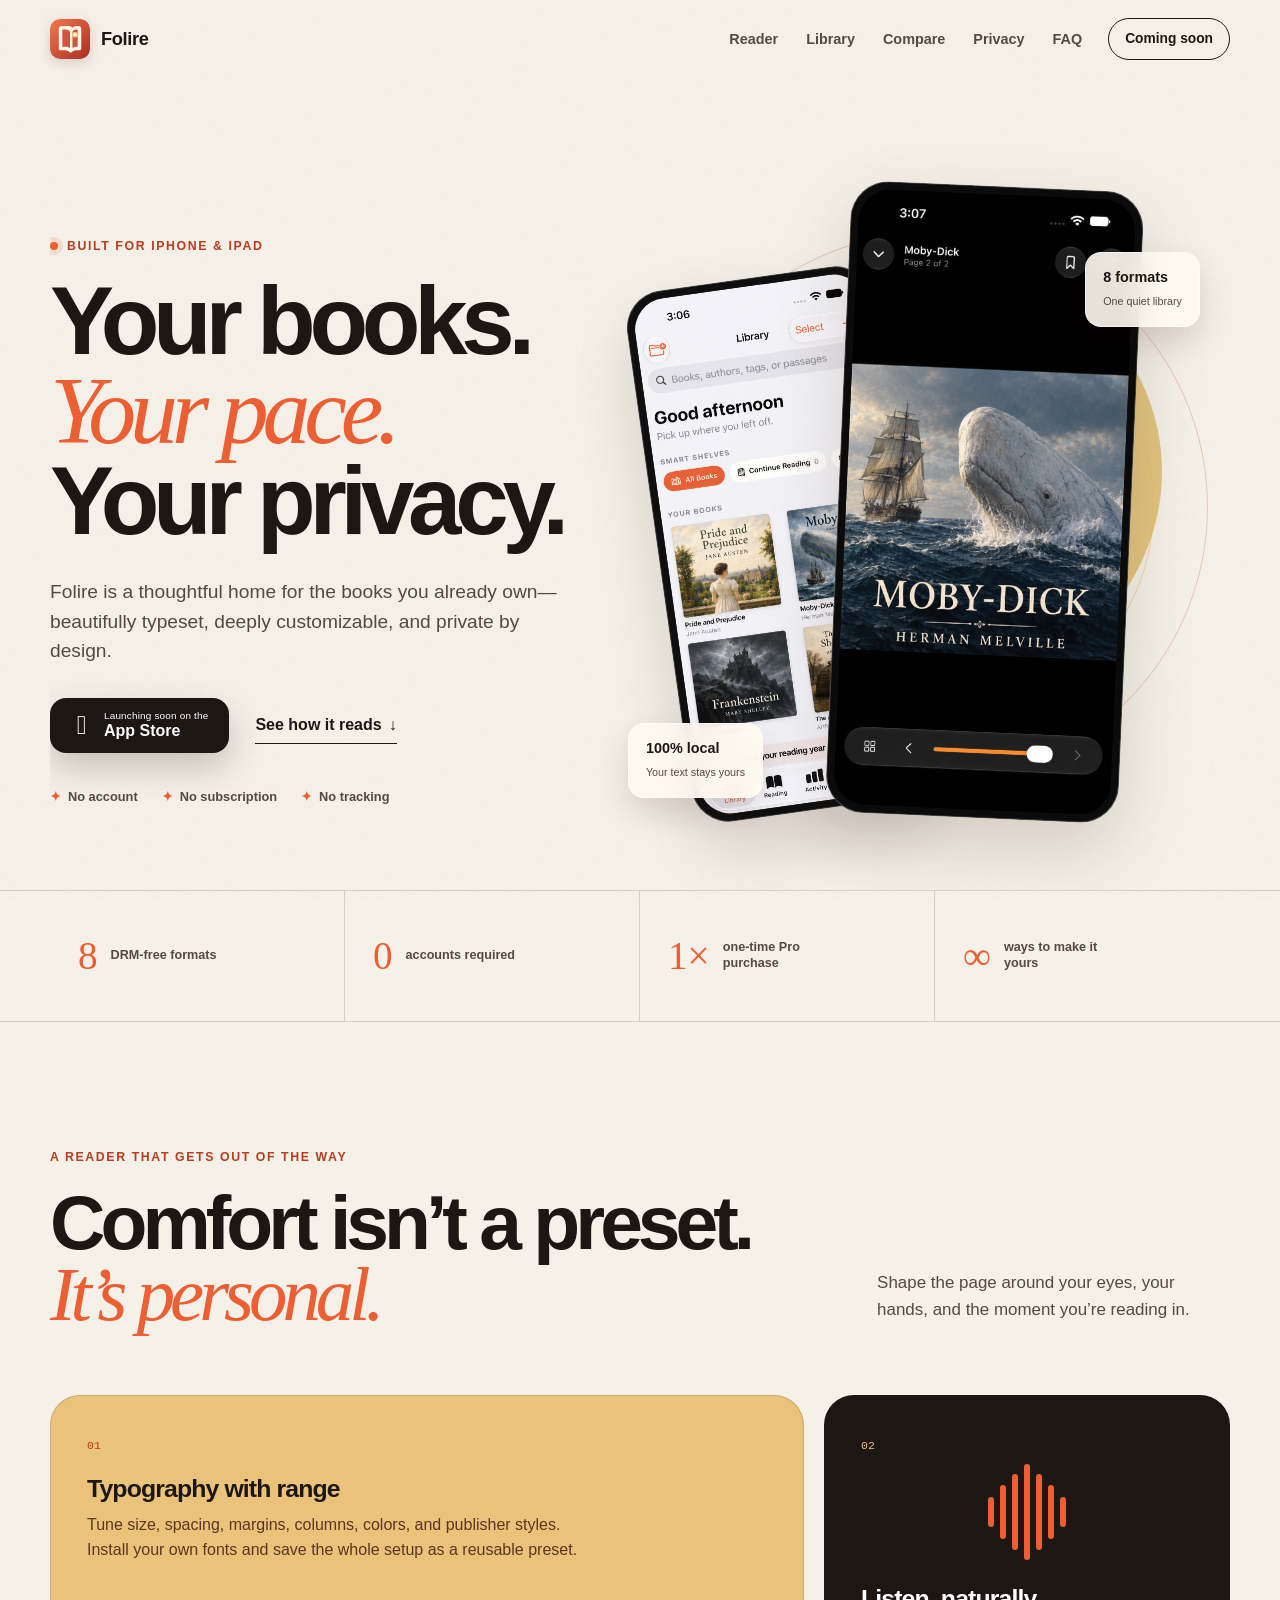
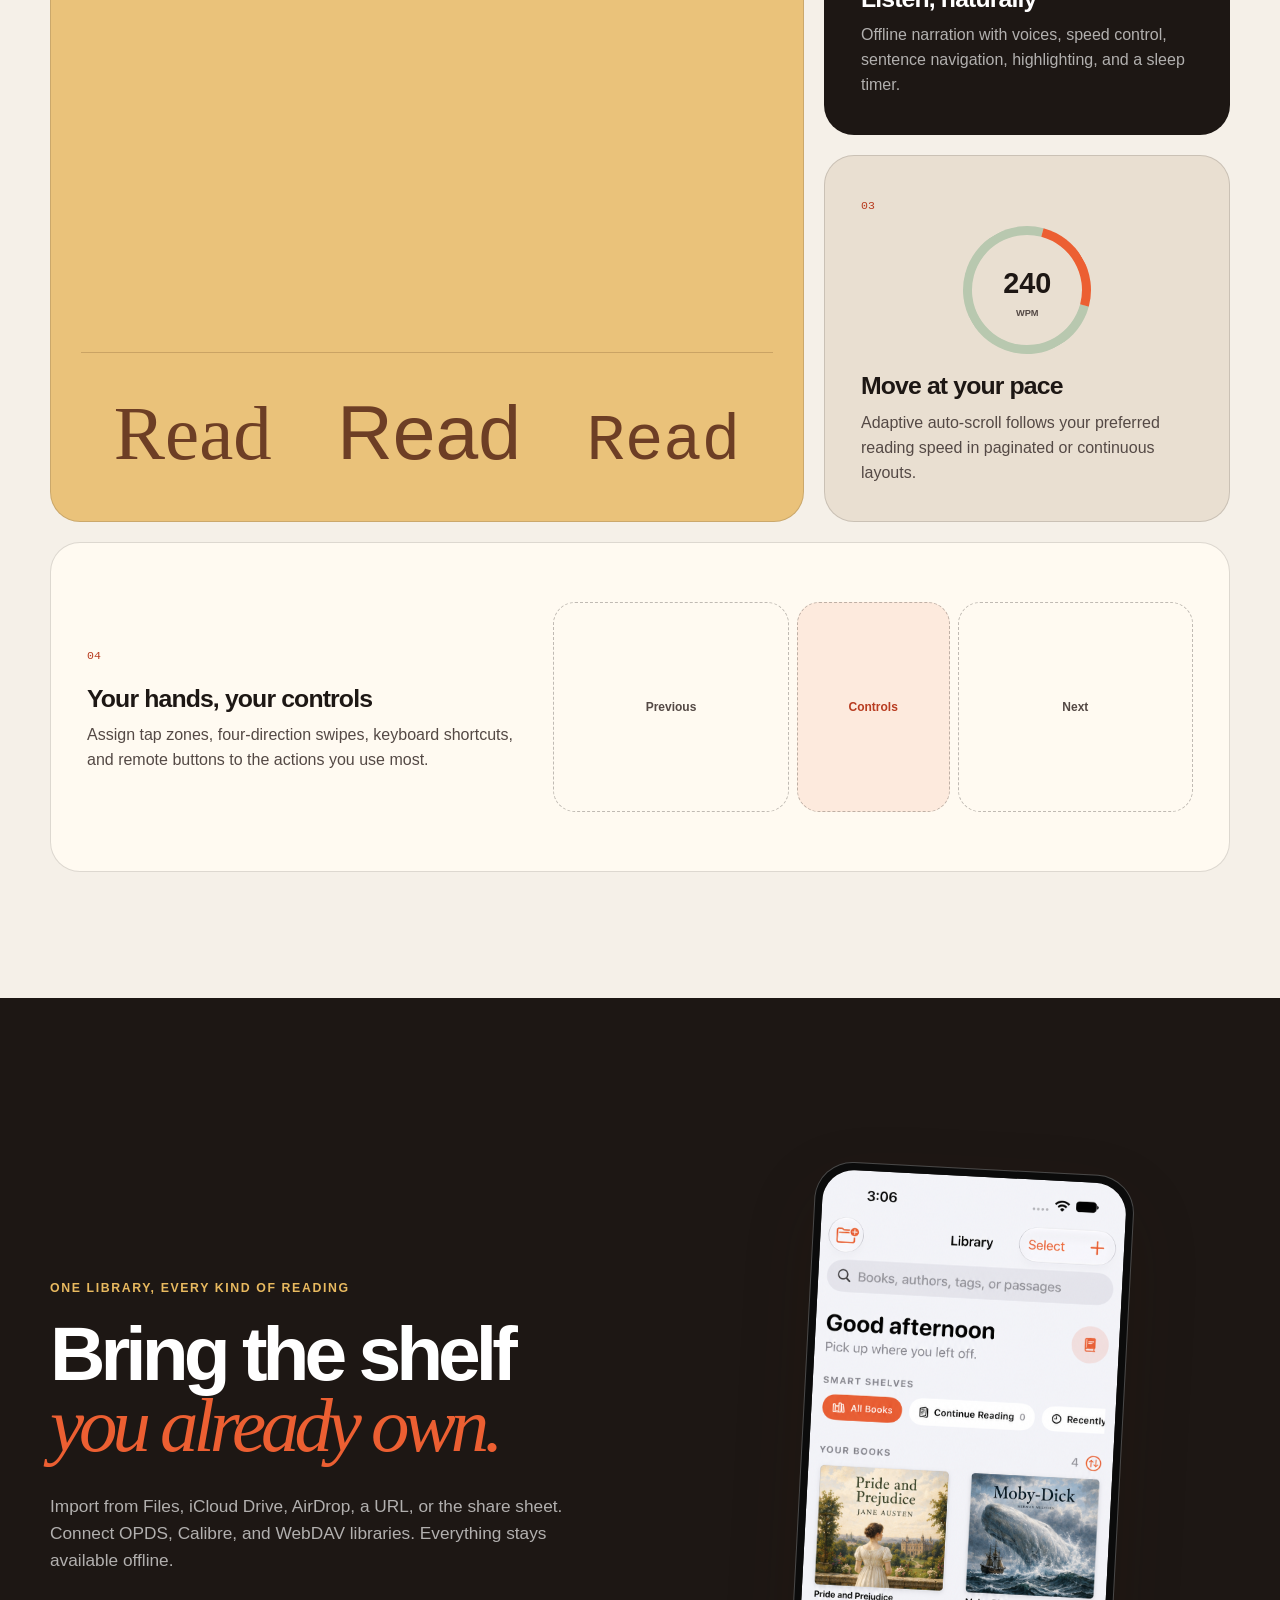
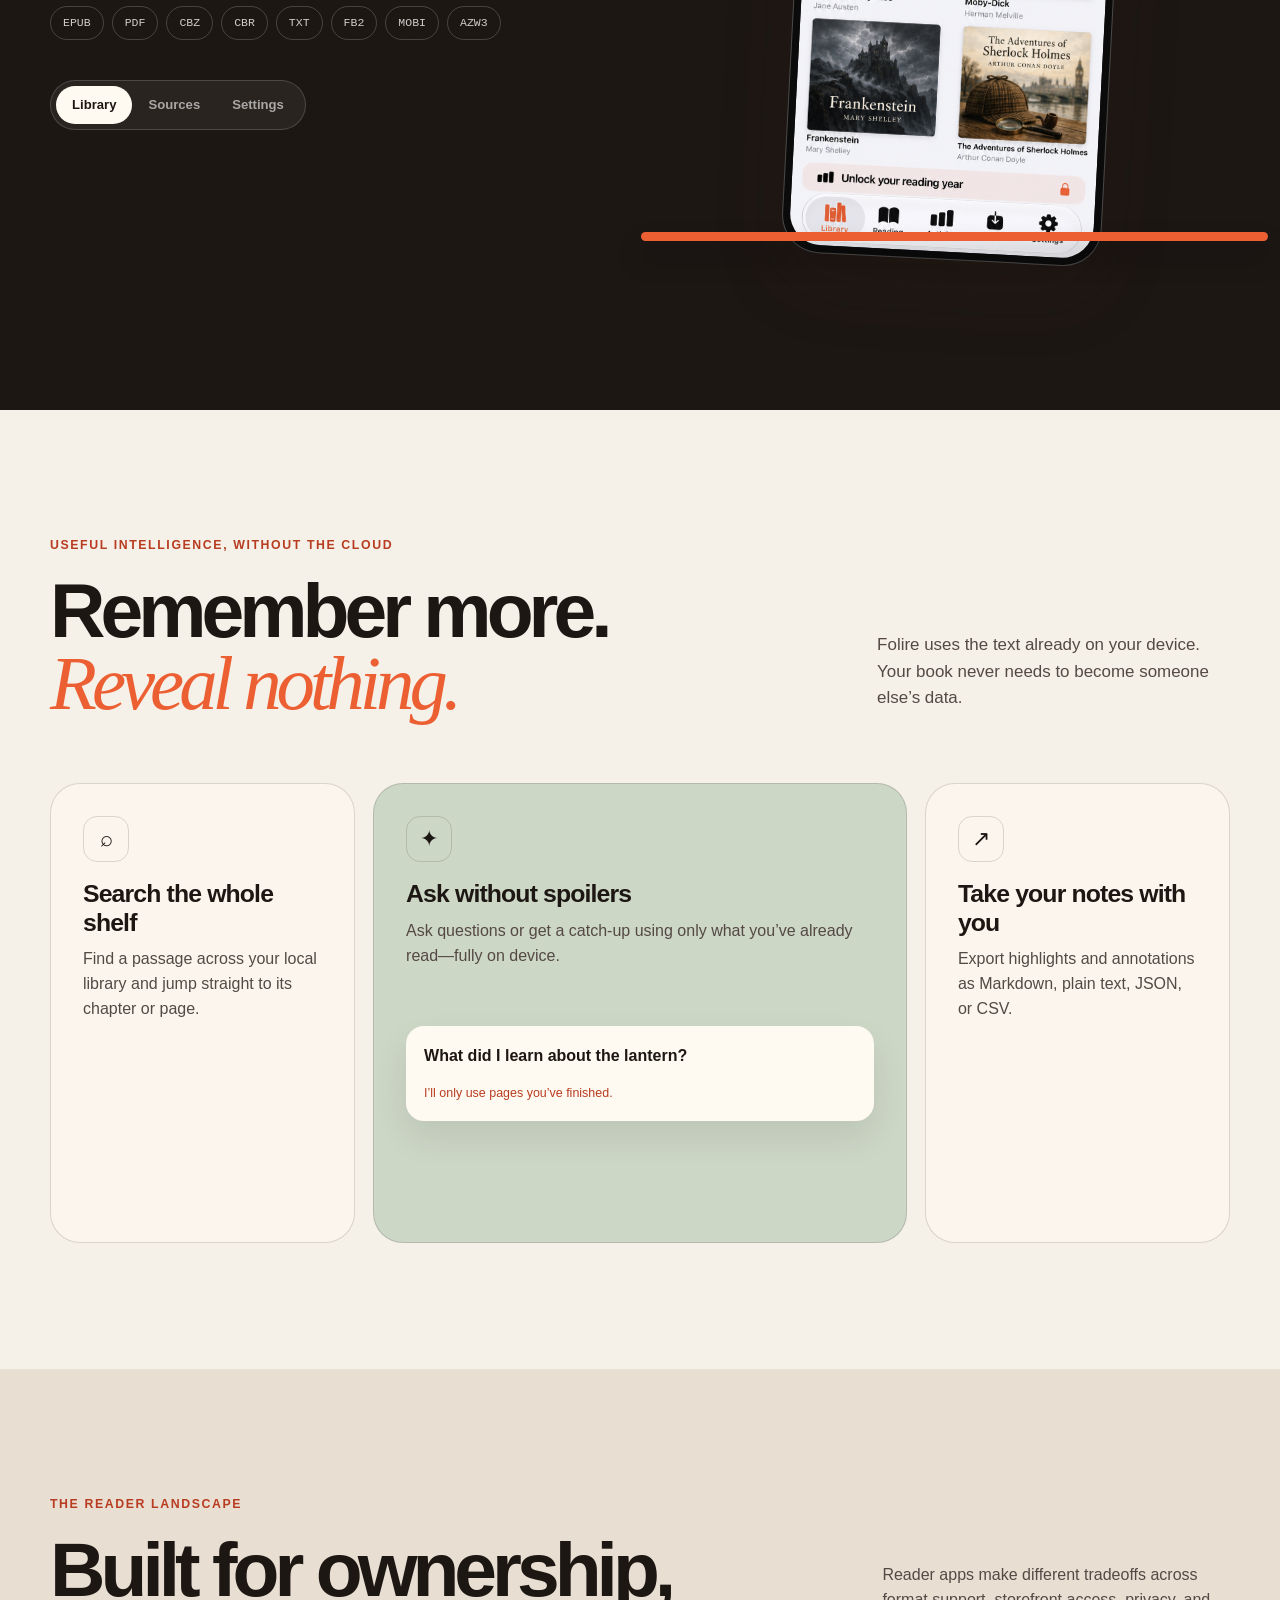
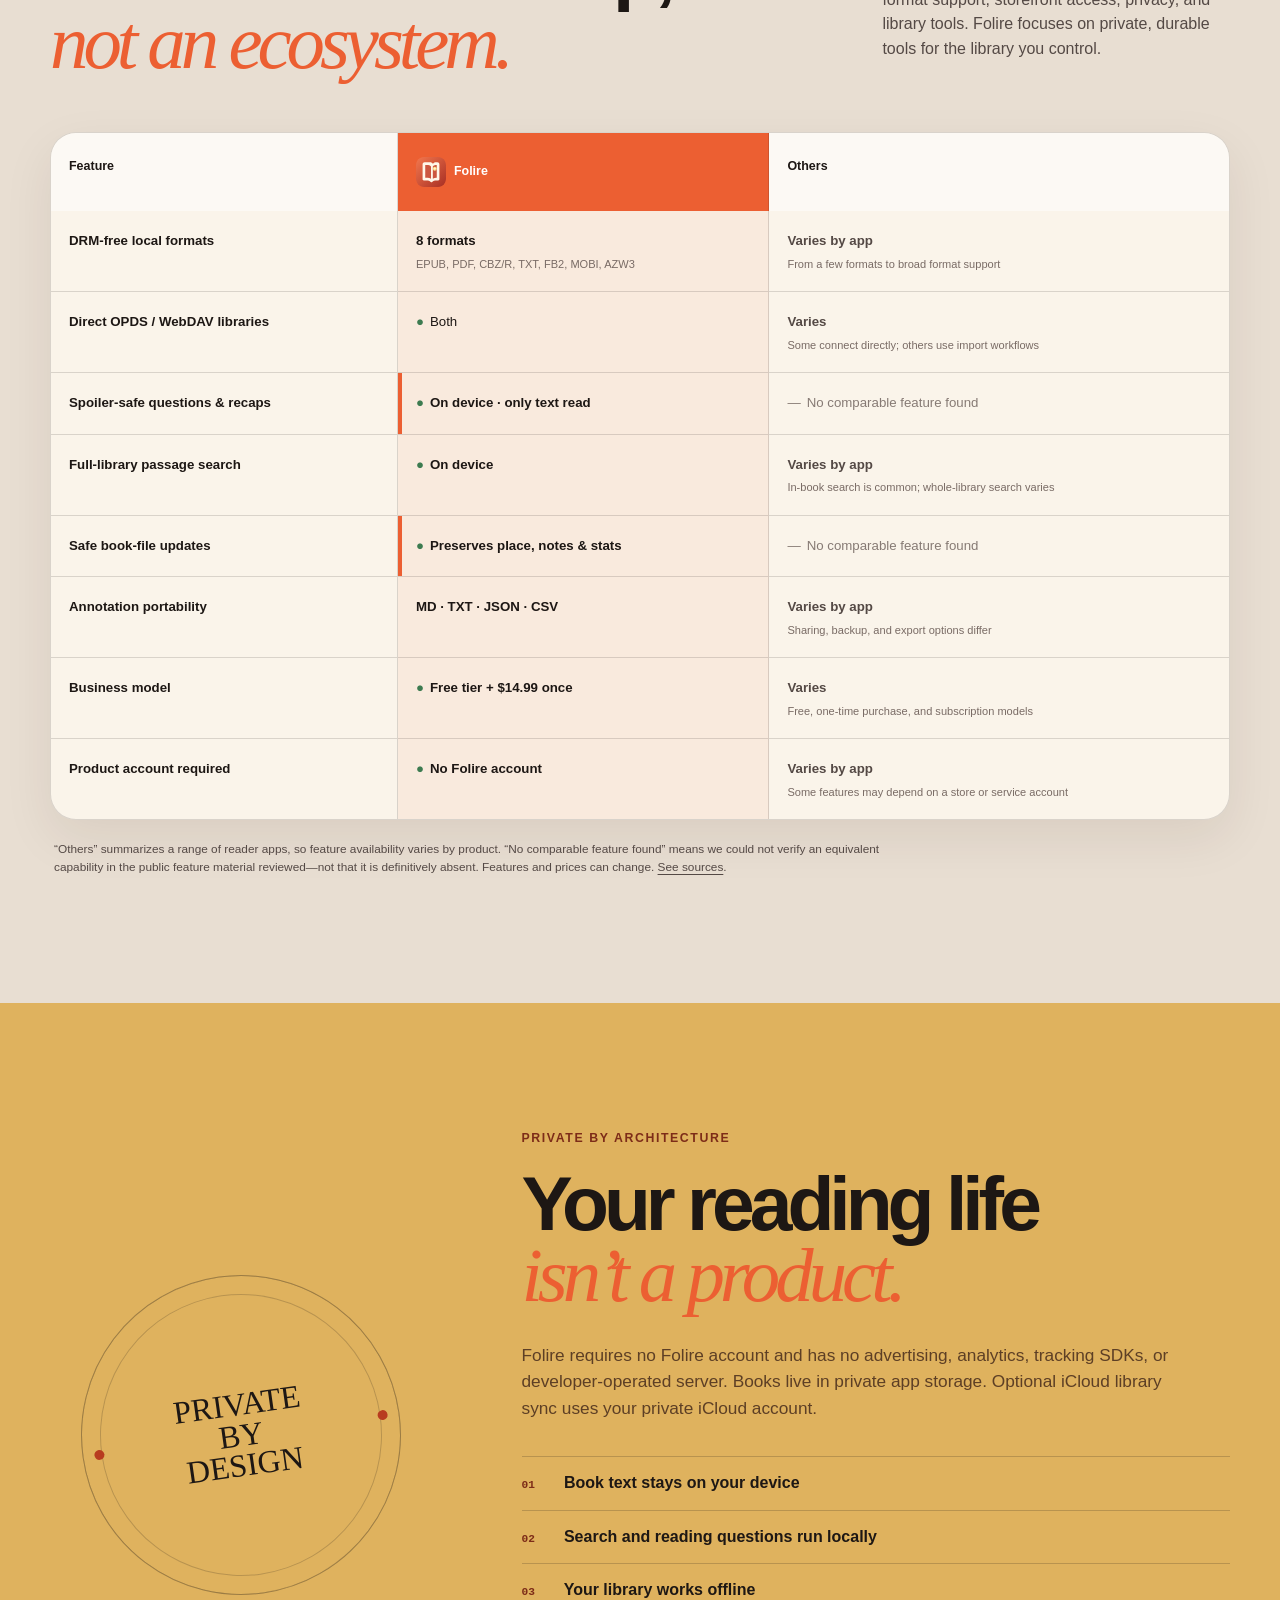
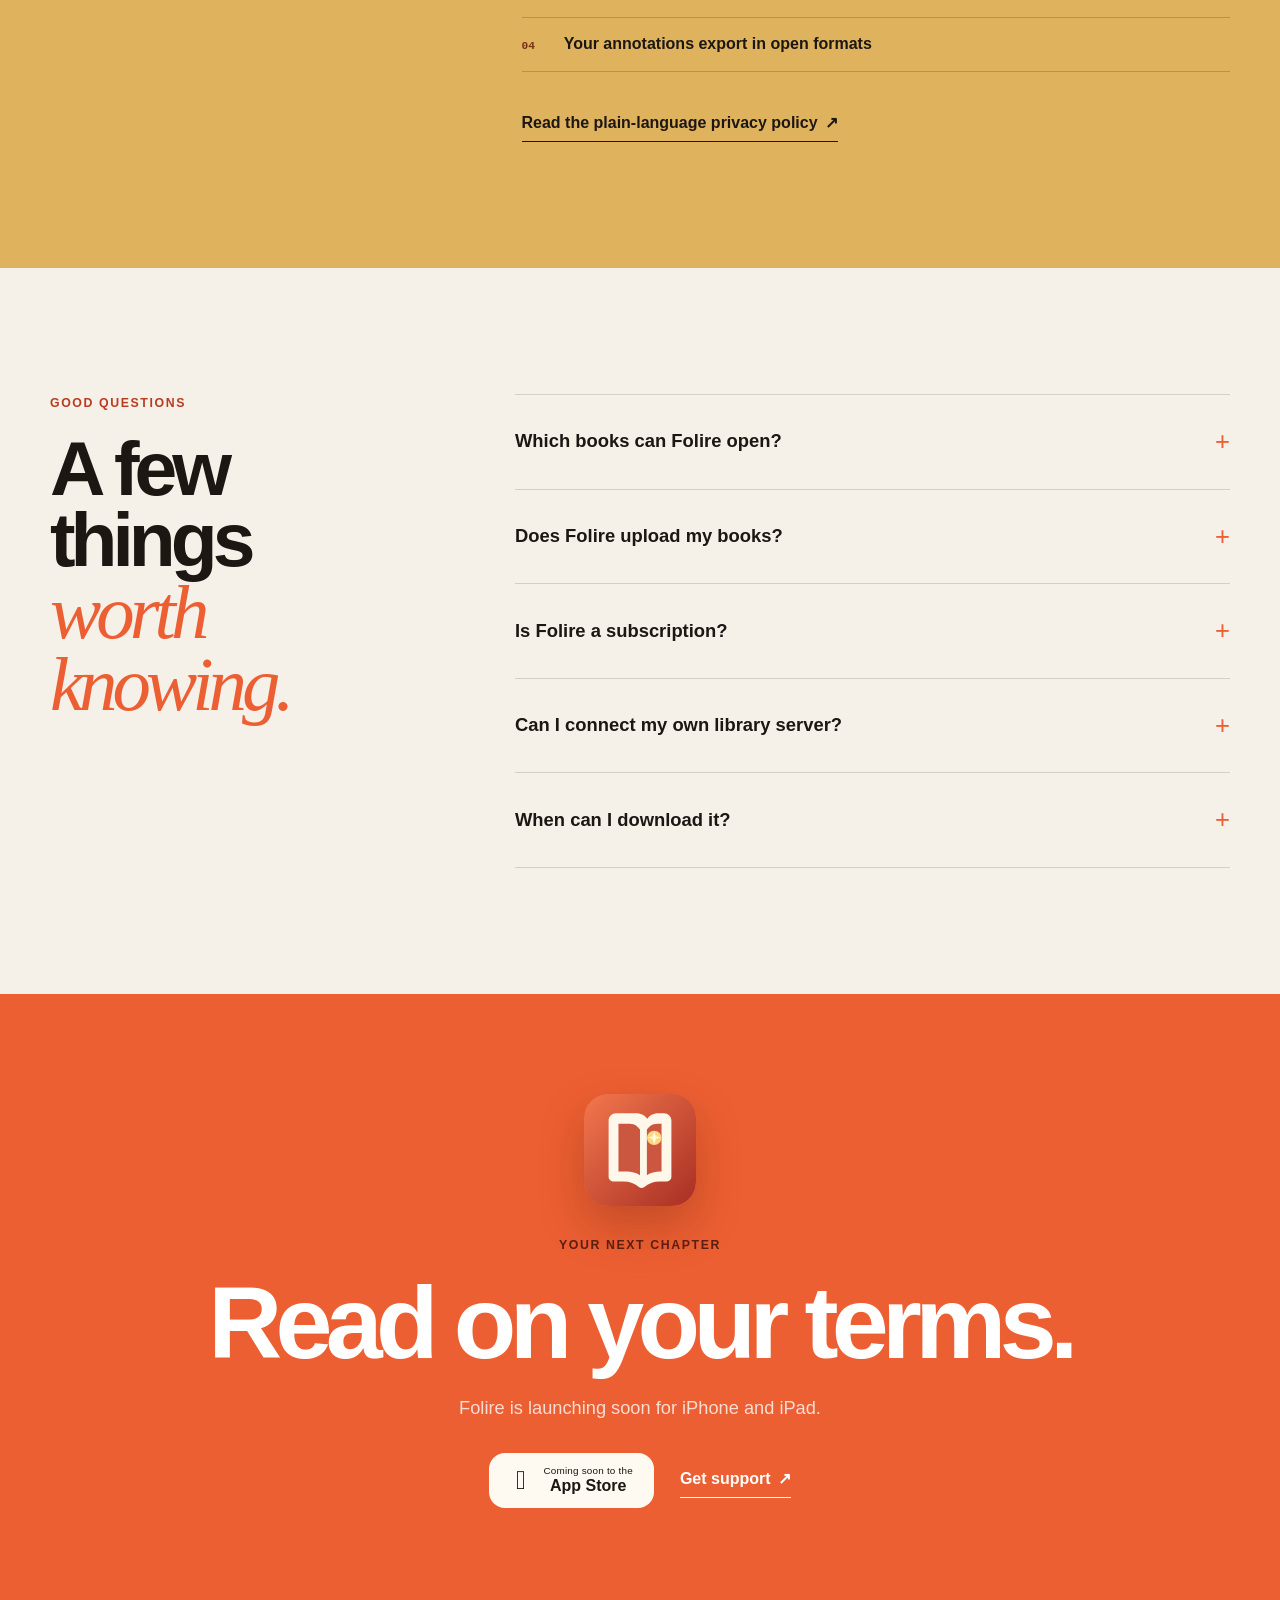
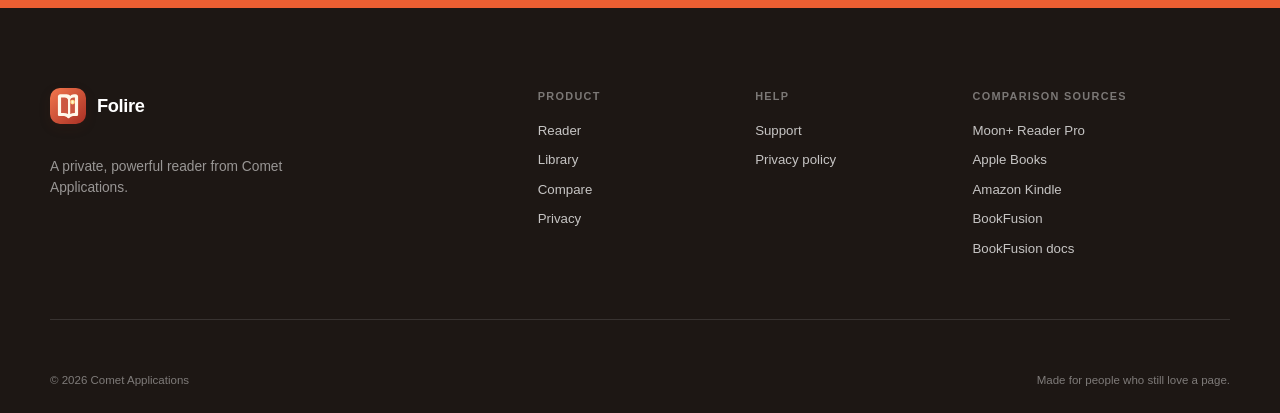
==== commit 2742bbb5: "Refresh website comparison and book previews" ====
--- a/index.html
+++ b/index.html
@@ -9,7 +9,7 @@
     <meta property="og:description" content="A local-first reader for iPhone and iPad with beautiful typography, private reading tools, flexible controls, and meaningful insights.">
     <meta property="og:type" content="website">
     <meta property="og:url" content="https://folire.app/">
-    <meta property="og:image" content="https://folire.app/assets/library.png">
+    <meta property="og:image" content="https://folire.app/assets/library-public-domain.png">
     <meta name="twitter:card" content="summary_large_image">
     <title>Folire — Private, powerful book reader</title>
     <link rel="icon" href="assets/folire-icon.svg" type="image/svg+xml">
@@ -63,10 +63,10 @@
           <div class="orbit orbit-one"></div>
           <div class="orbit orbit-two"></div>
           <div class="phone phone-back" aria-hidden="true">
-            <img src="assets/library.png" alt="" width="828" height="1792">
+            <img src="assets/library-public-domain.png" alt="" width="853" height="1844">
           </div>
           <div class="phone phone-front">
-            <img src="assets/reader.png" alt="Folire reader displaying a book with simple reading controls" width="828" height="1792">
+            <img src="assets/reader-public-domain.png" alt="Folire displaying Moby-Dick by Herman Melville with a photographic public-domain book cover" width="853" height="1844">
           </div>
           <div class="floating-note note-format" aria-hidden="true">
             <span>8 formats</span>
@@ -148,14 +148,14 @@
               <span>EPUB</span><span>PDF</span><span>CBZ</span><span>CBR</span><span>TXT</span><span>FB2</span><span>MOBI</span><span>AZW3</span>
             </div>
             <div class="showcase-tabs" role="tablist" aria-label="App preview">
-              <button role="tab" aria-selected="true" aria-controls="preview-panel" data-preview="library.png" data-alt="Folire library with smart shelves and search">Library</button>
+              <button role="tab" aria-selected="true" aria-controls="preview-panel" data-preview="library-public-domain.png" data-alt="Folire library with Pride and Prejudice, Moby-Dick, Frankenstein, and The Adventures of Sherlock Holmes">Library</button>
               <button role="tab" aria-selected="false" aria-controls="preview-panel" data-preview="sources.png" data-alt="Folire sources screen with import and network library options">Sources</button>
               <button role="tab" aria-selected="false" aria-controls="preview-panel" data-preview="settings.png" data-alt="Folire settings with reading goal and typography options">Settings</button>
             </div>
           </div>
           <div class="showcase-device reveal" id="preview-panel" role="tabpanel">
             <div class="phone phone-showcase">
-              <img data-preview-image src="assets/library.png" alt="Folire library with smart shelves and search" width="828" height="1792">
+              <img data-preview-image src="assets/library-public-domain.png" alt="Folire library with Pride and Prejudice, Moby-Dick, Frankenstein, and The Adventures of Sherlock Holmes" width="853" height="1844">
             </div>
             <div class="shelf-line" aria-hidden="true"></div>
           </div>
@@ -198,7 +198,7 @@
               <p class="kicker">The reader landscape</p>
               <h2>Built for ownership,<br><em>not an ecosystem.</em></h2>
             </div>
-            <p>Moon+ wins on sheer format count. Store readers win on storefront reach. Folire focuses on a different advantage: private, durable tools for the library you control.</p>
+            <p>Reader apps make different tradeoffs across format support, storefront access, privacy, and library tools. Folire focuses on private, durable tools for the library you control.</p>
           </div>
 
           <div class="comparison-wrap reveal" tabindex="0" aria-label="Scrollable reader app comparison">
@@ -207,81 +207,54 @@
                 <tr>
                   <th scope="col">Feature</th>
                   <th scope="col" class="folire-col"><img src="assets/folire-icon.svg" alt="" width="30" height="30">Folire</th>
-                  <th scope="col">Moon+ Pro</th>
-                  <th scope="col">Apple Books</th>
-                  <th scope="col">Kindle</th>
-                  <th scope="col">BookFusion</th>
+                  <th scope="col">Others</th>
                 </tr>
               </thead>
               <tbody>
                 <tr>
                   <th scope="row">DRM-free local formats</th>
                   <td class="folire-col"><strong>8 formats</strong><small>EPUB, PDF, CBZ/R, TXT, FB2, MOBI, AZW3</small></td>
-                  <td><strong>20+ formats</strong><small>Broadest on paper</small></td>
-                  <td><strong>EPUB + PDF</strong></td>
-                  <td><strong>Via Send to Kindle</strong><small>Conversion workflow</small></td>
-                  <td><strong>Many formats</strong><small>Cloud upload</small></td>
+                  <td><strong>Varies by app</strong><small>From a few formats to broad format support</small></td>
                 </tr>
                 <tr>
                   <th scope="row">Direct OPDS / WebDAV libraries</th>
                   <td class="folire-col"><span class="yes">Both</span></td>
-                  <td><span class="yes">Both</span></td>
-                  <td><span class="muted">No public claim</span></td>
-                  <td><span class="muted">No public claim</span></td>
-                  <td><span class="partial">Calibre workflow</span></td>
+                  <td><strong>Varies</strong><small>Some connect directly; others use import workflows</small></td>
                 </tr>
                 <tr class="differentiator">
                   <th scope="row">Spoiler-safe questions &amp; recaps</th>
                   <td class="folire-col"><span class="best">On device · only text read</span></td>
-                  <td><span class="muted">No public claim</span></td>
-                  <td><span class="muted">No public claim</span></td>
-                  <td><span class="muted">No public claim</span></td>
-                  <td><span class="muted">No public claim</span></td>
+                  <td><span class="muted">No comparable feature found</span></td>
                 </tr>
                 <tr>
                   <th scope="row">Full-library passage search</th>
                   <td class="folire-col"><span class="best">On device</span></td>
-                  <td><span class="partial">Library + in-book search</span></td>
-                  <td><span class="partial">In-book search</span></td>
-                  <td><span class="partial">In-book search</span></td>
-                  <td><span class="partial">Library &amp; notes tools</span></td>
+                  <td><strong>Varies by app</strong><small>In-book search is common; whole-library search varies</small></td>
                 </tr>
                 <tr class="differentiator">
                   <th scope="row">Safe book-file updates</th>
                   <td class="folire-col"><span class="best">Preserves place, notes &amp; stats</span></td>
-                  <td><span class="muted">No public claim</span></td>
-                  <td><span class="muted">No public claim</span></td>
-                  <td><span class="muted">No public claim</span></td>
-                  <td><span class="partial">Replace file</span></td>
+                  <td><span class="muted">No comparable feature found</span></td>
                 </tr>
                 <tr>
                   <th scope="row">Annotation portability</th>
                   <td class="folire-col"><strong>MD · TXT · JSON · CSV</strong></td>
-                  <td><span class="partial">Share / backup</span></td>
-                  <td><span class="partial">Apple sharing</span></td>
-                  <td><span class="partial">Notebook / export</span></td>
-                  <td><strong>Exports + integrations</strong></td>
+                  <td><strong>Varies by app</strong><small>Sharing, backup, and export options differ</small></td>
                 </tr>
                 <tr>
                   <th scope="row">Business model</th>
                   <td class="folire-col"><span class="best">Free tier + $14.99 once</span></td>
-                  <td><strong>$11.99 once</strong></td>
-                  <td><span class="partial">Free + book store</span></td>
-                  <td><span class="partial">Free + book store</span></td>
-                  <td><strong>Free + subscription</strong></td>
+                  <td><strong>Varies</strong><small>Free, one-time purchase, and subscription models</small></td>
                 </tr>
                 <tr>
                   <th scope="row">Product account required</th>
                   <td class="folire-col"><span class="best">No Folire account</span></td>
-                  <td><span class="yes">No Moon+ account</span></td>
-                  <td><span class="partial">Apple ID for store / sync</span></td>
-                  <td><strong>Amazon account</strong></td>
-                  <td><strong>BookFusion account</strong></td>
+                  <td><strong>Varies by app</strong><small>Some features may depend on a store or service account</small></td>
                 </tr>
               </tbody>
             </table>
           </div>
-          <p class="comparison-note reveal">Compared from publicly documented product pages on September 21, 2026. “No public claim” means we could not verify that capability in the company’s public feature material—not that it is definitively absent. Features and prices can change. <a href="#comparison-sources">See sources</a>.</p>
+          <p class="comparison-note reveal">“Others” summarizes a range of reader apps, so feature availability varies by product. “No comparable feature found” means we could not verify an equivalent capability in the public feature material reviewed—not that it is definitively absent. Features and prices can change. <a href="#comparison-sources">See sources</a>.</p>
         </div>
       </section>
 
@@ -293,7 +266,7 @@
           <div class="privacy-copy reveal">
             <p class="kicker">Private by architecture</p>
             <h2>Your reading life<br><em>isn’t a product.</em></h2>
-            <p>Folire requires no Folire account and has no advertising, analytics, tracking SDKs, or developer-operated server. Books live in private app storage. Optional iCloud progress sync uses your private iCloud account.</p>
+            <p>Folire requires no Folire account and has no advertising, analytics, tracking SDKs, or developer-operated server. Books live in private app storage. Optional iCloud library sync uses your private iCloud account.</p>
             <ul class="privacy-list">
               <li><span>01</span> Book text stays on your device</li>
               <li><span>02</span> Search and reading questions run locally</li>
--- a/styles.css
+++ b/styles.css
@@ -196,7 +196,7 @@
 .compare-heading { display: grid; grid-template-columns: 1fr .45fr; align-items: end; margin-bottom: 54px; gap: 60px; }
 .compare-heading > p { color: var(--ink-soft); }
 .comparison-wrap { overflow-x: auto; border: 1px solid var(--line); border-radius: 26px; background: rgba(255,250,241,.78); box-shadow: 0 18px 50px rgba(54, 29, 18, .08); }
-.comparison-table { width: 100%; min-width: 1040px; border-collapse: separate; border-spacing: 0; font-size: .83rem; }
+.comparison-table { width: 100%; min-width: 680px; border-collapse: separate; border-spacing: 0; font-size: .83rem; }
 .comparison-table th, .comparison-table td { min-width: 145px; padding: 20px 18px; border-right: 1px solid var(--line); border-bottom: 1px solid var(--line); text-align: left; vertical-align: top; }
 .comparison-table tr:last-child th, .comparison-table tr:last-child td { border-bottom: 0; }
 .comparison-table th:last-child, .comparison-table td:last-child { border-right: 0; }
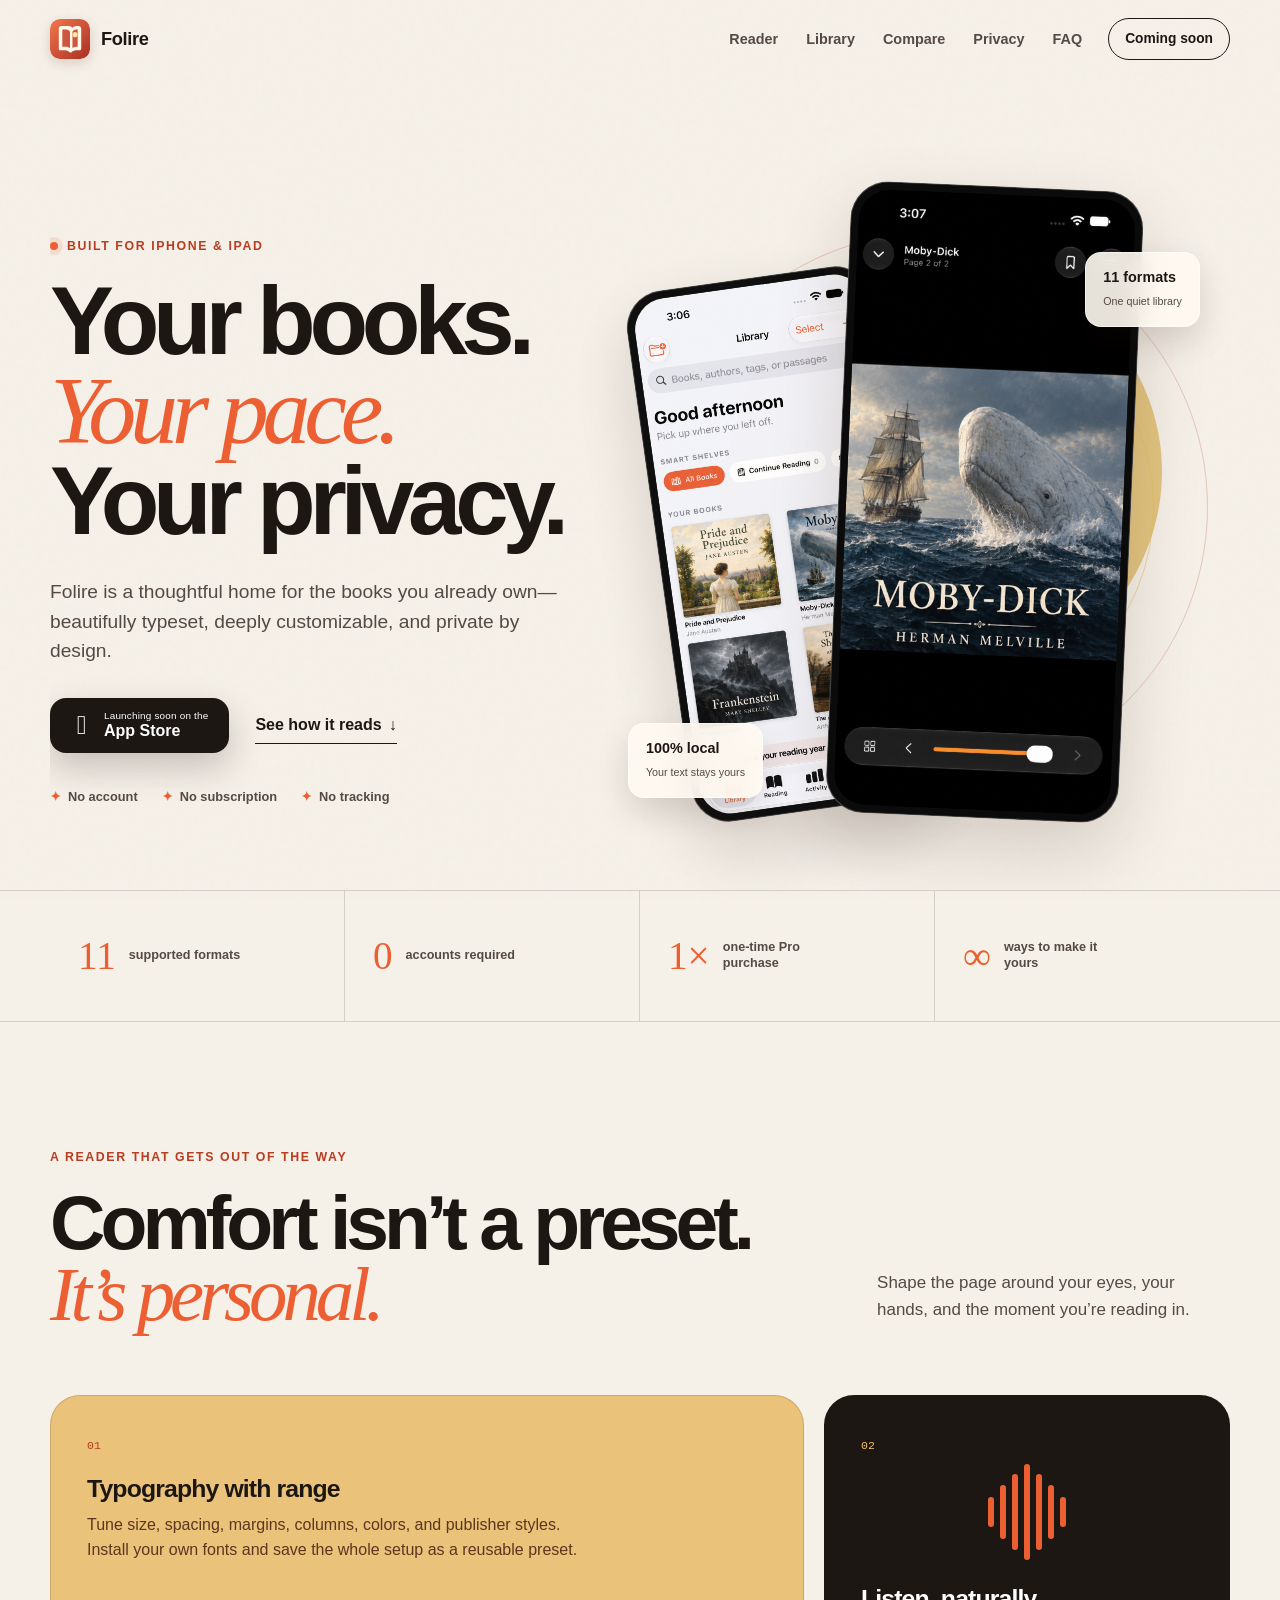
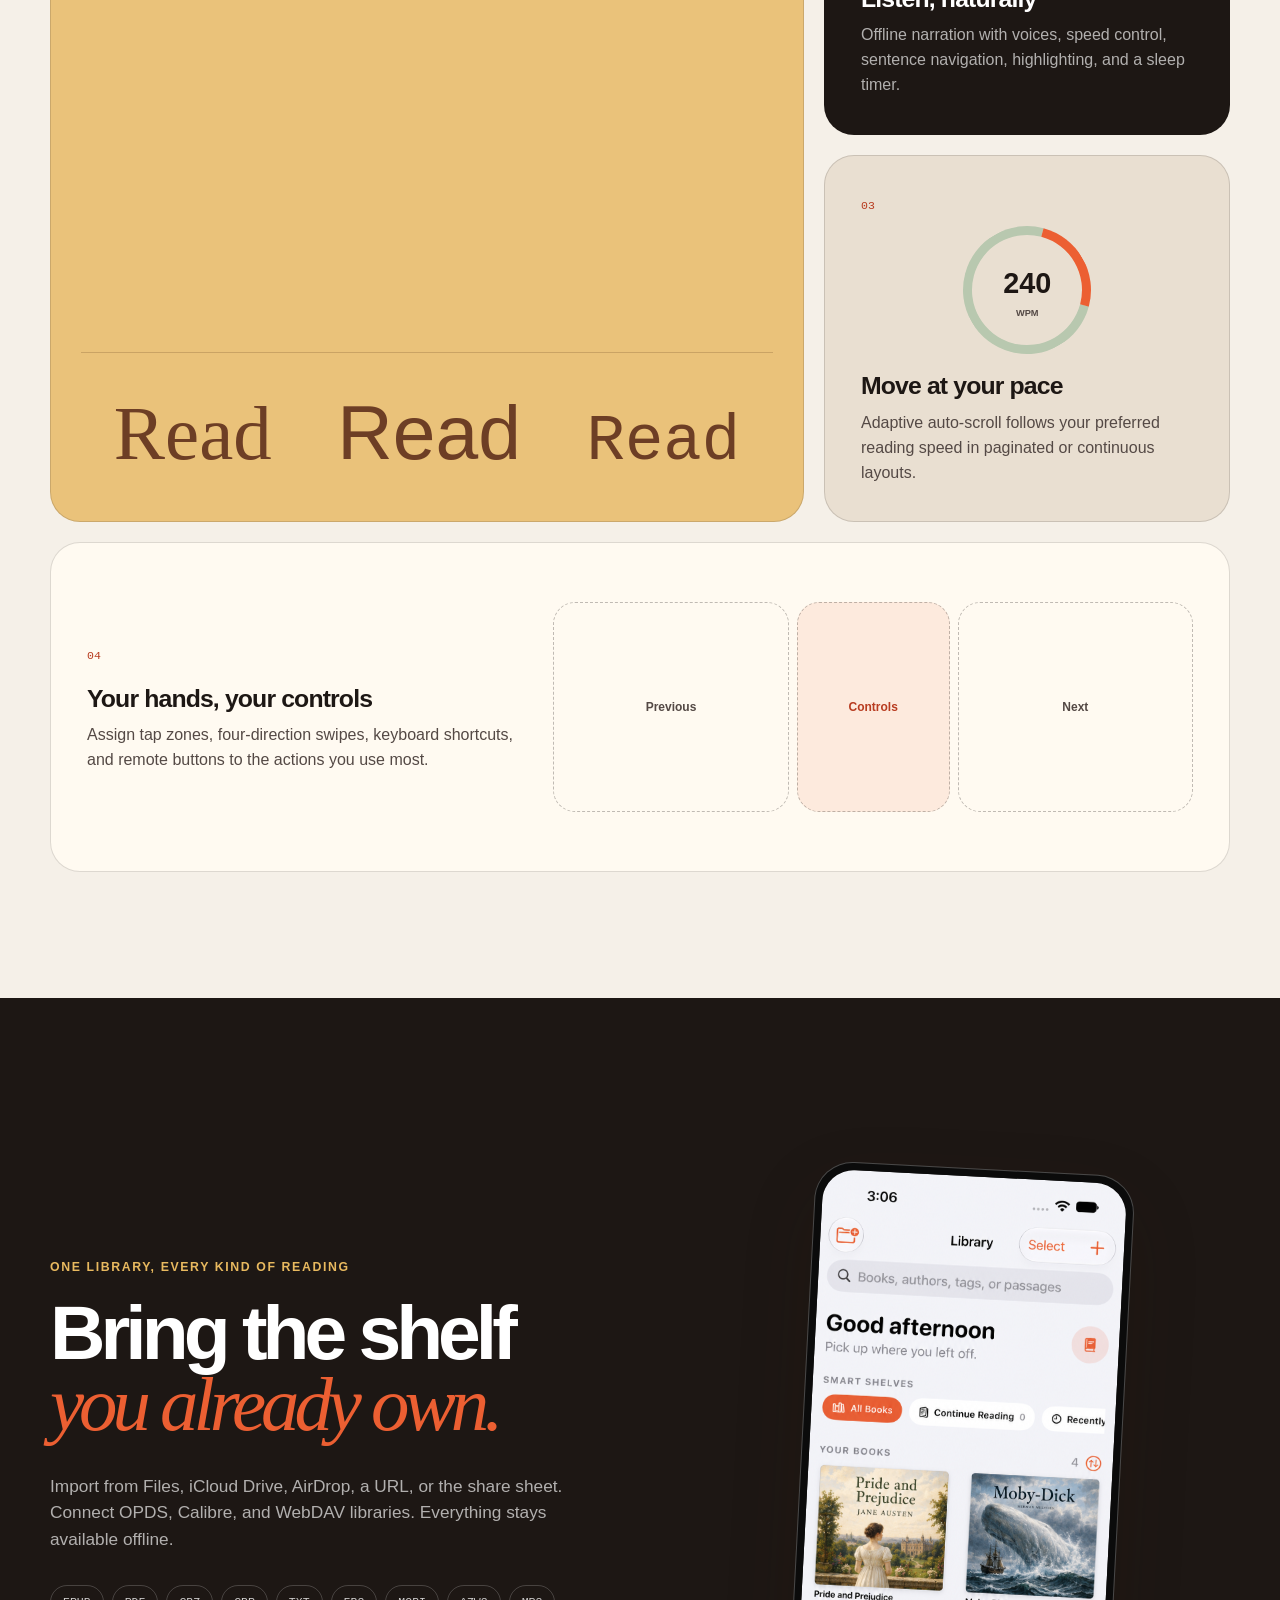
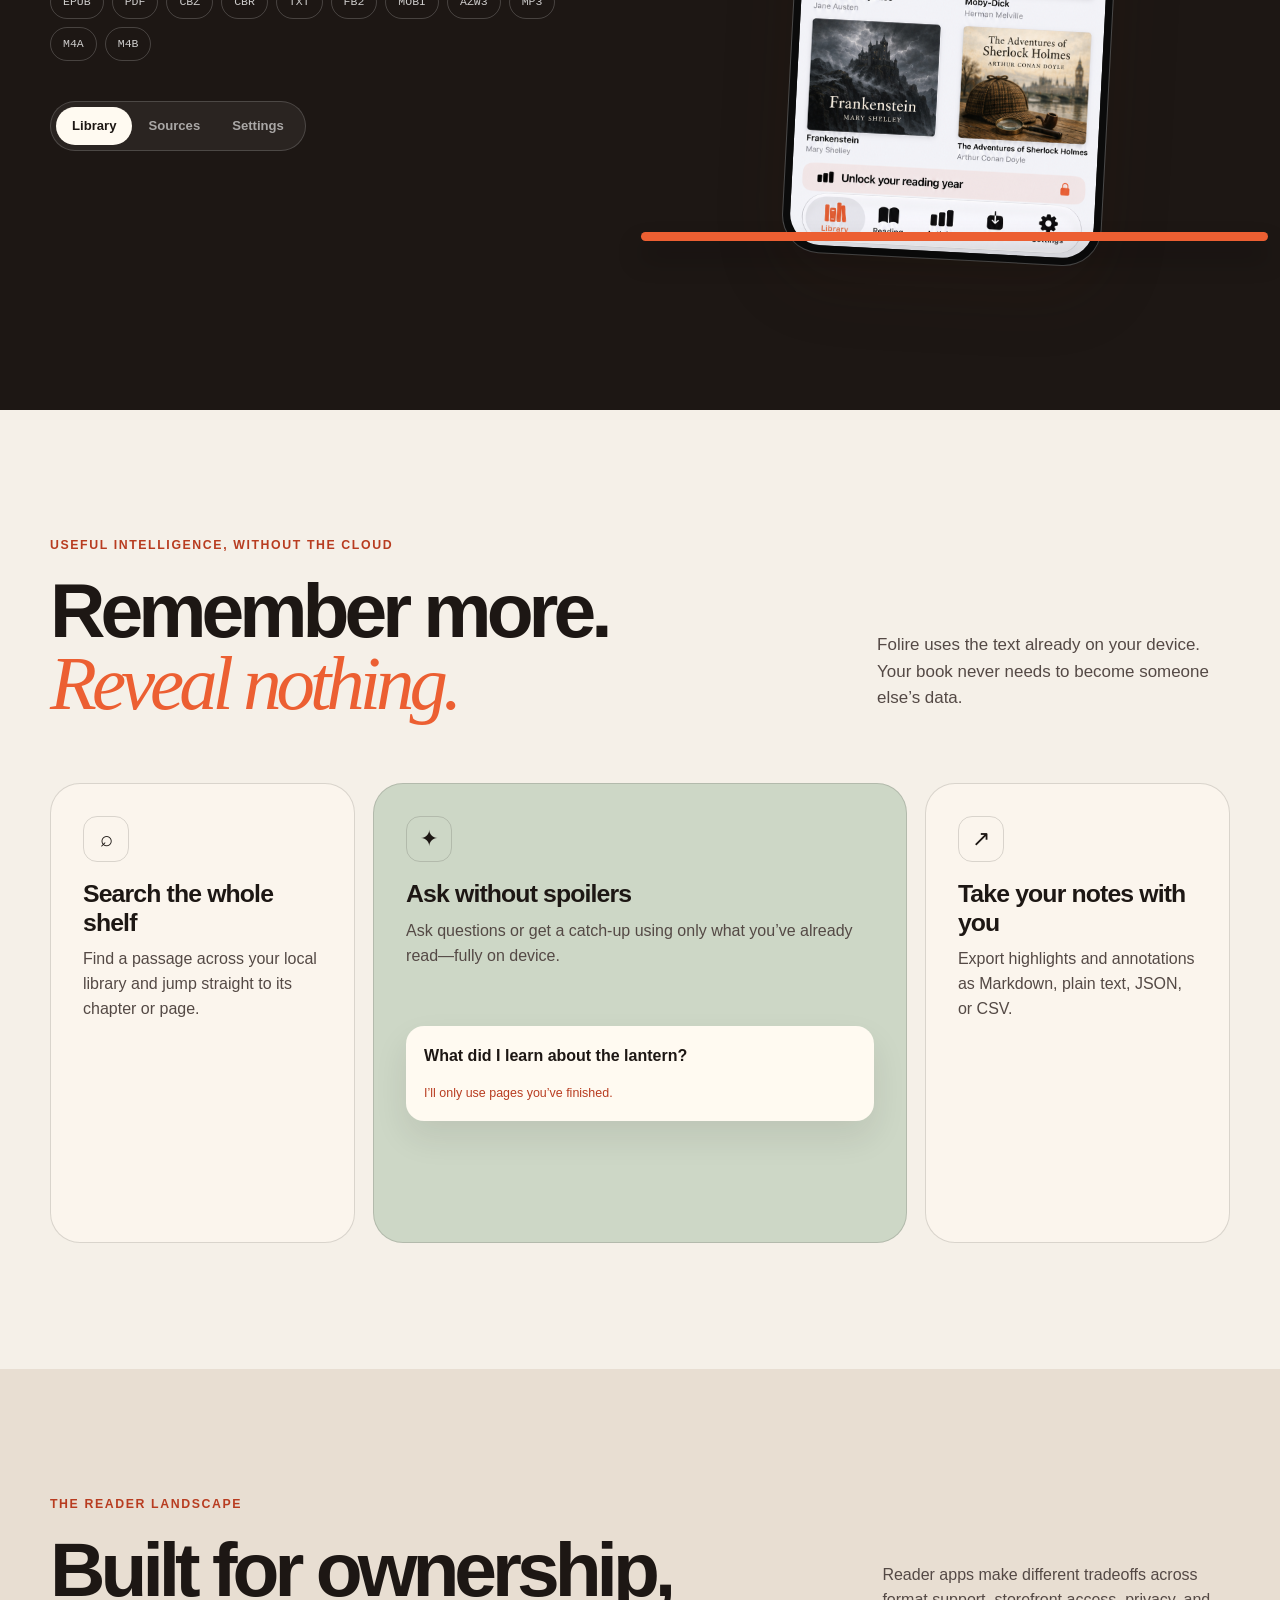
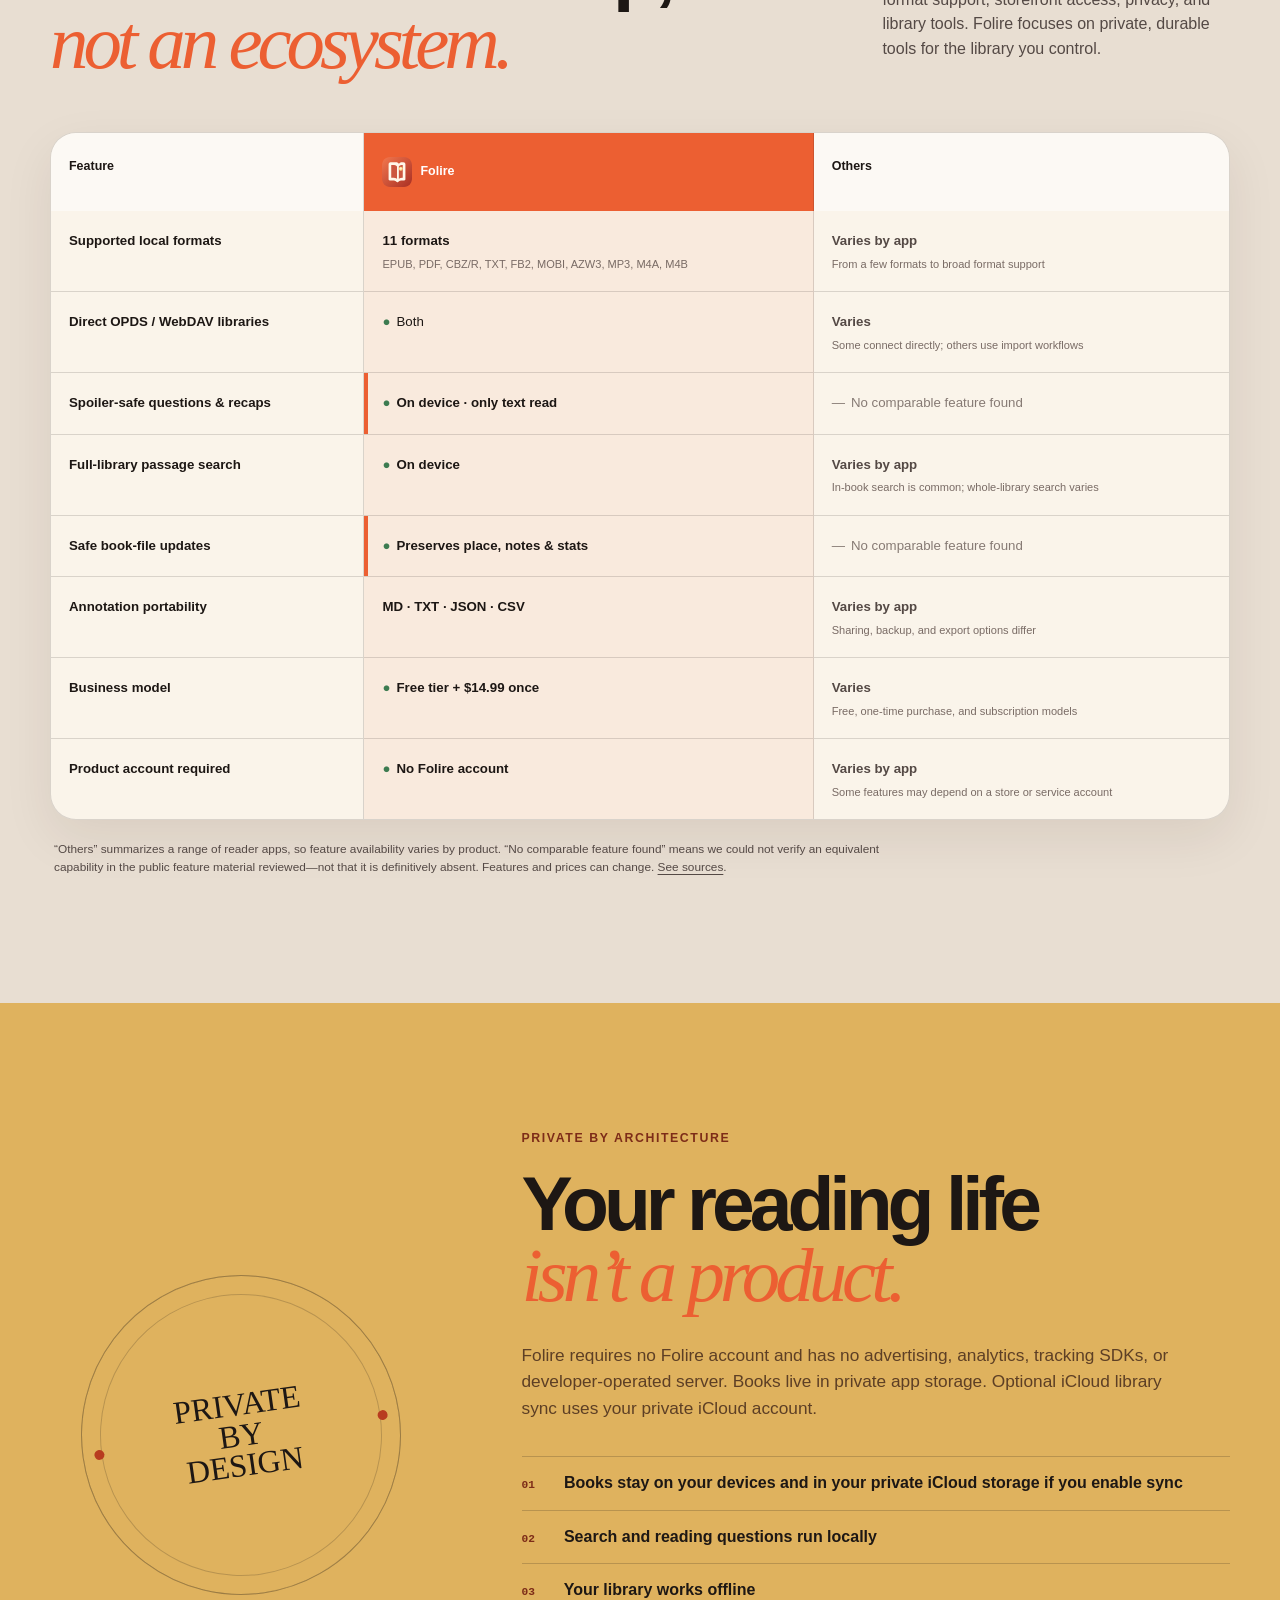
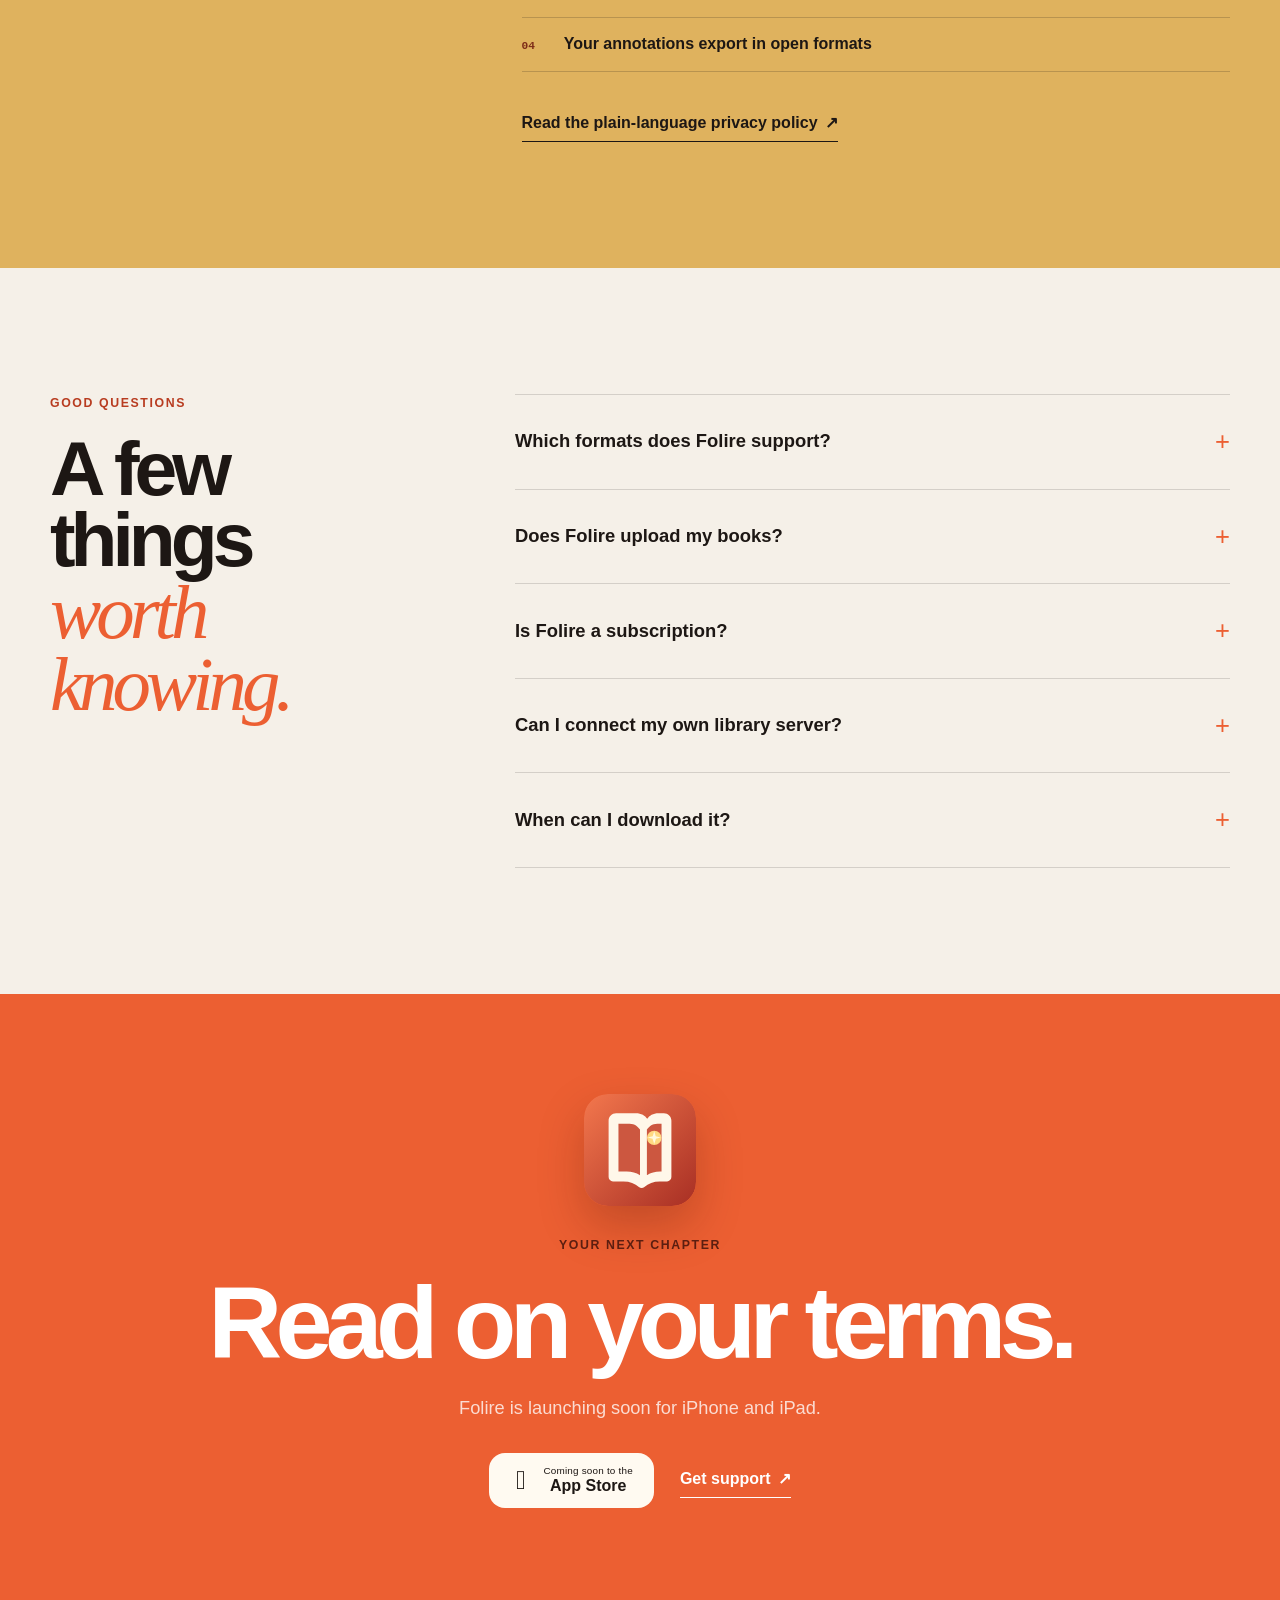
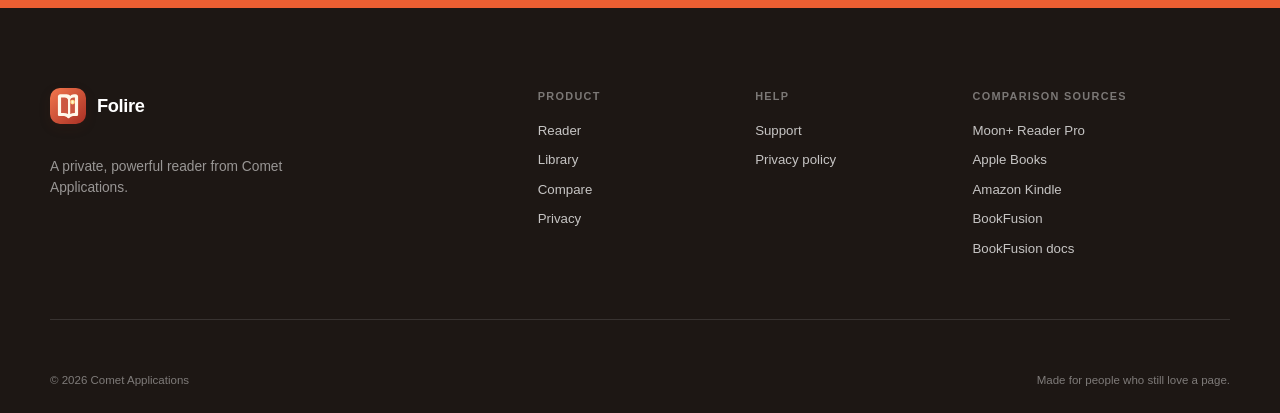
==== commit e54a121f: "Update website for audiobook support" ====
--- a/index.html
+++ b/index.html
@@ -4,7 +4,7 @@
     <meta charset="utf-8">
     <meta name="viewport" content="width=device-width, initial-scale=1">
     <meta name="theme-color" content="#1d1714">
-    <meta name="description" content="Folire is a private, powerful reader for iPhone and iPad. Read EPUB, PDF, CBZ, CBR, TXT, FB2, MOBI, and AZW3—without an account, ads, or tracking.">
+    <meta name="description" content="Folire is a private reader for iPhone and iPad. Read EPUB, PDF, comics, TXT, FB2, MOBI, and AZW3; listen to MP3, M4A, and M4B audiobooks—without an account, ads, or tracking.">
     <meta property="og:title" content="Folire — Your books. Your pace. Your privacy.">
     <meta property="og:description" content="A local-first reader for iPhone and iPad with beautiful typography, private reading tools, flexible controls, and meaningful insights.">
     <meta property="og:type" content="website">
@@ -69,7 +69,7 @@
             <img src="assets/reader-public-domain.png" alt="Folire displaying Moby-Dick by Herman Melville with a photographic public-domain book cover" width="853" height="1844">
           </div>
           <div class="floating-note note-format" aria-hidden="true">
-            <span>8 formats</span>
+            <span>11 formats</span>
             <small>One quiet library</small>
           </div>
           <div class="floating-note note-private" aria-hidden="true">
@@ -81,7 +81,7 @@
 
       <section class="promise-strip" aria-label="Product highlights">
         <div class="shell promise-grid">
-          <div><strong>8</strong><span>DRM-free formats</span></div>
+          <div><strong>11</strong><span>supported formats</span></div>
           <div><strong>0</strong><span>accounts required</span></div>
           <div><strong>1×</strong><span>one-time Pro purchase</span></div>
           <div><strong>∞</strong><span>ways to make it yours</span></div>
@@ -145,7 +145,7 @@
             <h2>Bring the shelf<br><em>you already own.</em></h2>
             <p>Import from Files, iCloud Drive, AirDrop, a URL, or the share sheet. Connect OPDS, Calibre, and WebDAV libraries. Everything stays available offline.</p>
             <div class="format-cloud" aria-label="Supported formats">
-              <span>EPUB</span><span>PDF</span><span>CBZ</span><span>CBR</span><span>TXT</span><span>FB2</span><span>MOBI</span><span>AZW3</span>
+              <span>EPUB</span><span>PDF</span><span>CBZ</span><span>CBR</span><span>TXT</span><span>FB2</span><span>MOBI</span><span>AZW3</span><span>MP3</span><span>M4A</span><span>M4B</span>
             </div>
             <div class="showcase-tabs" role="tablist" aria-label="App preview">
               <button role="tab" aria-selected="true" aria-controls="preview-panel" data-preview="library-public-domain.png" data-alt="Folire library with Pride and Prejudice, Moby-Dick, Frankenstein, and The Adventures of Sherlock Holmes">Library</button>
@@ -212,8 +212,8 @@
               </thead>
               <tbody>
                 <tr>
-                  <th scope="row">DRM-free local formats</th>
-                  <td class="folire-col"><strong>8 formats</strong><small>EPUB, PDF, CBZ/R, TXT, FB2, MOBI, AZW3</small></td>
+                  <th scope="row">Supported local formats</th>
+                  <td class="folire-col"><strong>11 formats</strong><small>EPUB, PDF, CBZ/R, TXT, FB2, MOBI, AZW3, MP3, M4A, M4B</small></td>
                   <td><strong>Varies by app</strong><small>From a few formats to broad format support</small></td>
                 </tr>
                 <tr>
@@ -268,7 +268,7 @@
             <h2>Your reading life<br><em>isn’t a product.</em></h2>
             <p>Folire requires no Folire account and has no advertising, analytics, tracking SDKs, or developer-operated server. Books live in private app storage. Optional iCloud library sync uses your private iCloud account.</p>
             <ul class="privacy-list">
-              <li><span>01</span> Book text stays on your device</li>
+              <li><span>01</span> Books stay on your devices and in your private iCloud storage if you enable sync</li>
               <li><span>02</span> Search and reading questions run locally</li>
               <li><span>03</span> Your library works offline</li>
               <li><span>04</span> Your annotations export in open formats</li>
@@ -285,12 +285,12 @@
         </div>
         <div class="faq-list">
           <details class="reveal">
-            <summary>Which books can Folire open?<span>+</span></summary>
-            <p>DRM-free EPUB, PDF, CBZ, CBR, TXT, FB2, MOBI, and AZW3 files. Folire cannot remove or bypass DRM.</p>
+            <summary>Which formats does Folire support?<span>+</span></summary>
+            <p>DRM-free EPUB, PDF, CBZ, CBR, TXT, FB2, MOBI, and AZW3 books, plus MP3, M4A, and M4B audiobooks. Folire cannot remove or bypass DRM.</p>
           </details>
           <details class="reveal">
             <summary>Does Folire upload my books?<span>+</span></summary>
-            <p>No. Imported books are copied into Folire’s private local storage. Optional iCloud sync is limited to compact reading data; book files stay on your device.</p>
+            <p>Imported books are copied into Folire’s private local storage. If you enable iCloud library sync, Folire uploads book files and reading data to your private iCloud storage so you can open your books on another device. Folire does not upload books to a developer-operated server.</p>
           </details>
           <details class="reveal">
             <summary>Is Folire a subscription?<span>+</span></summary>
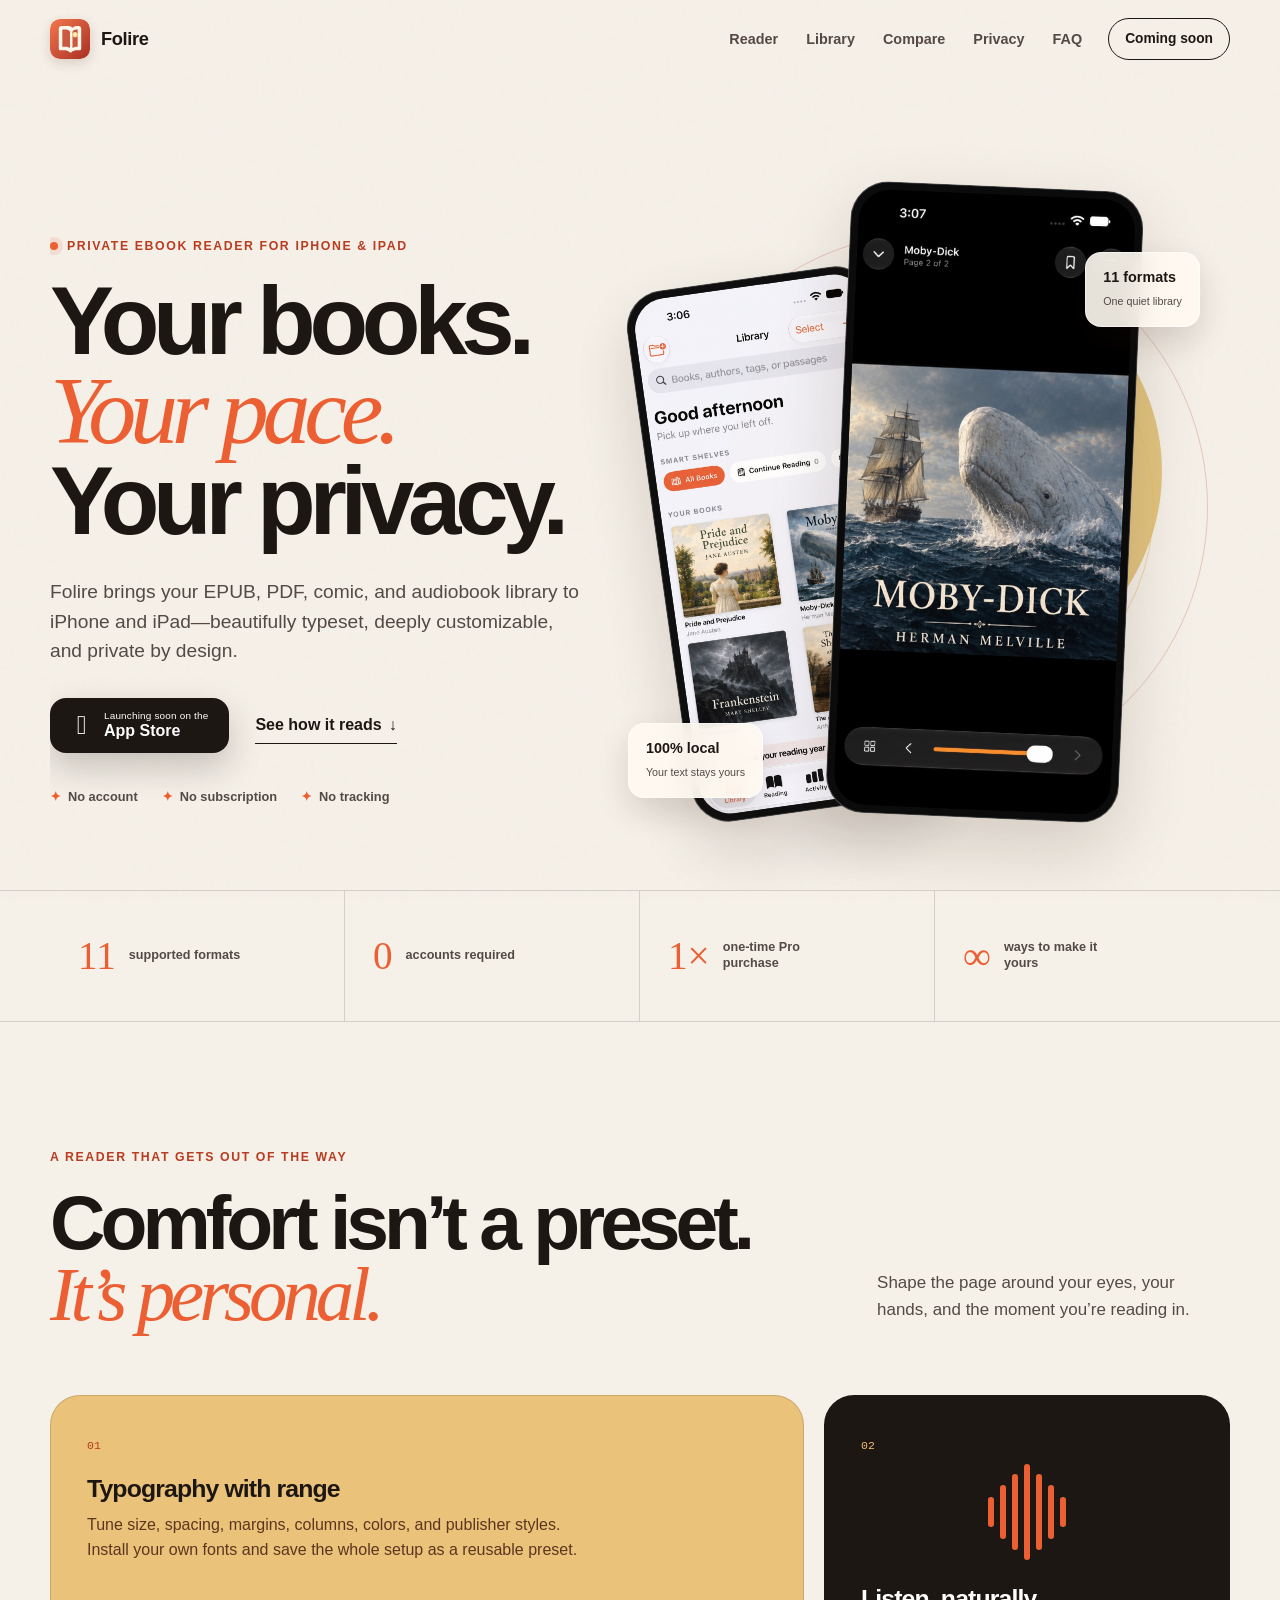
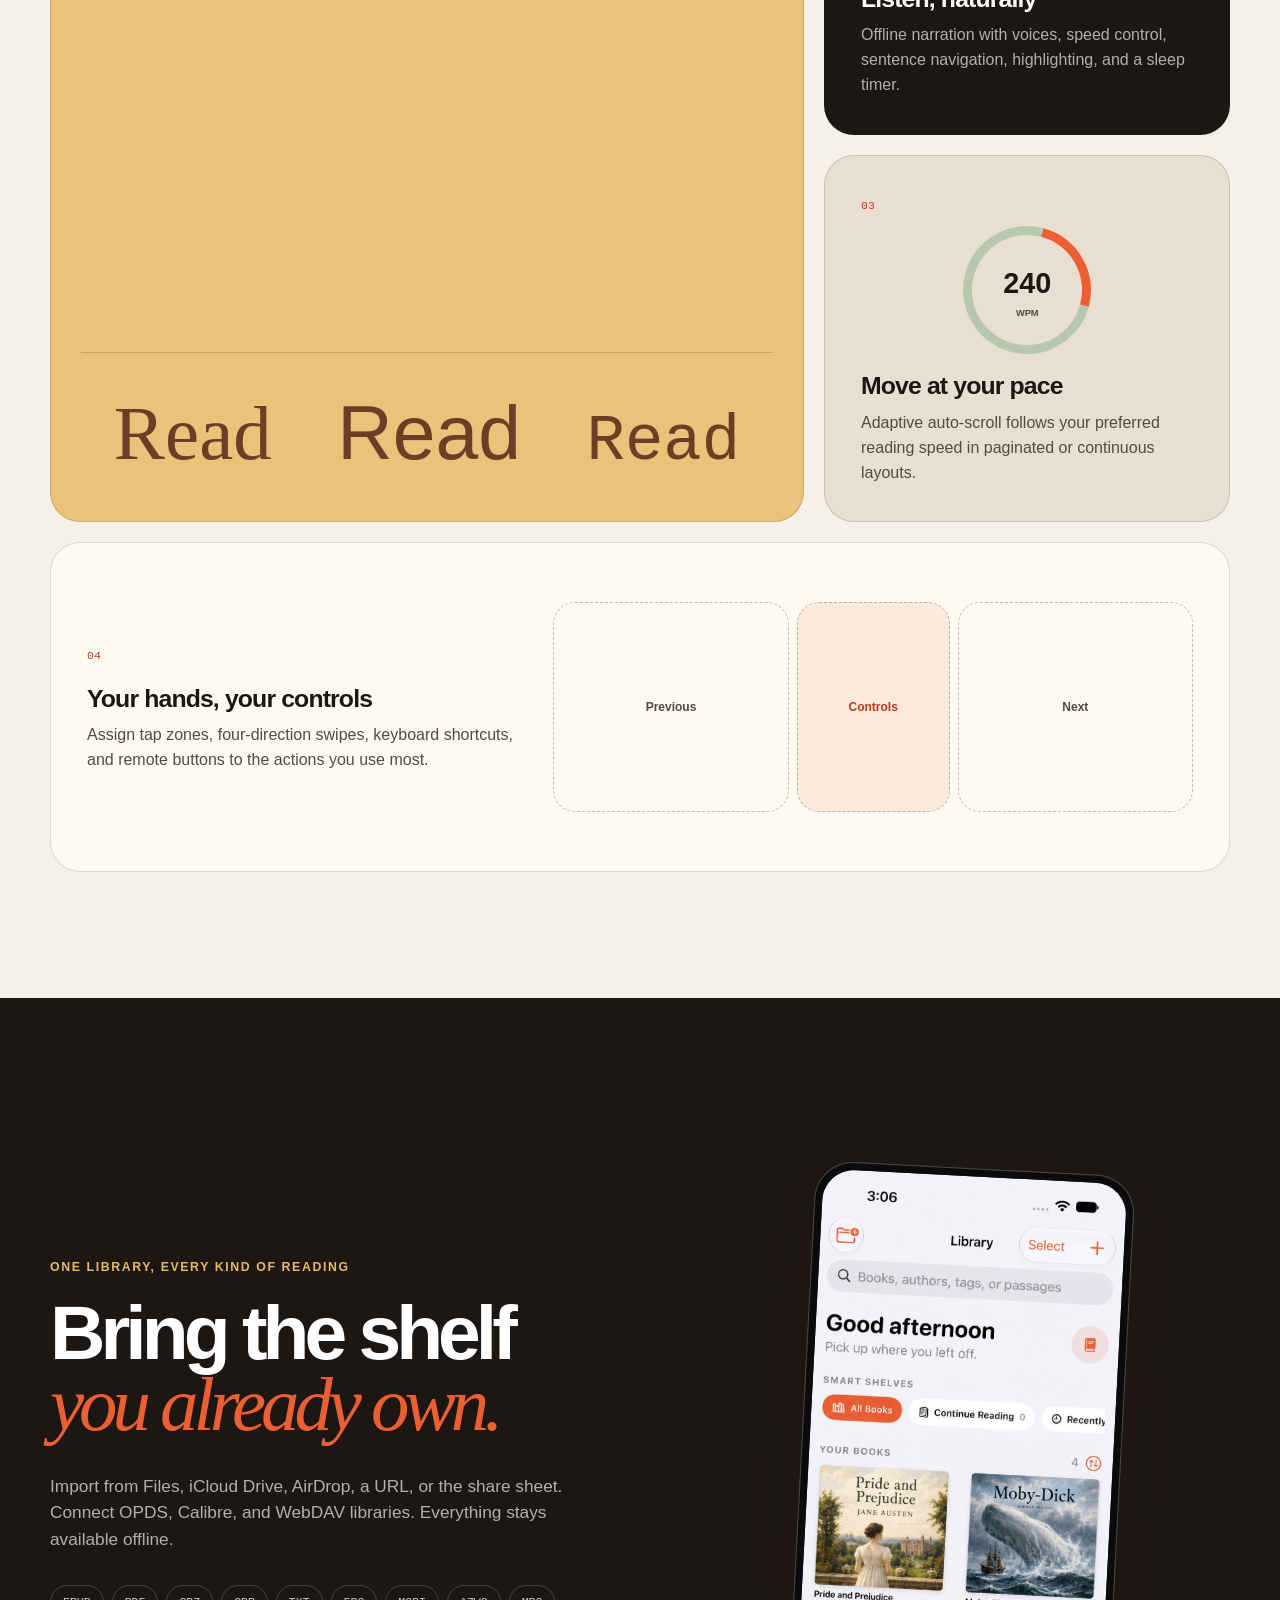
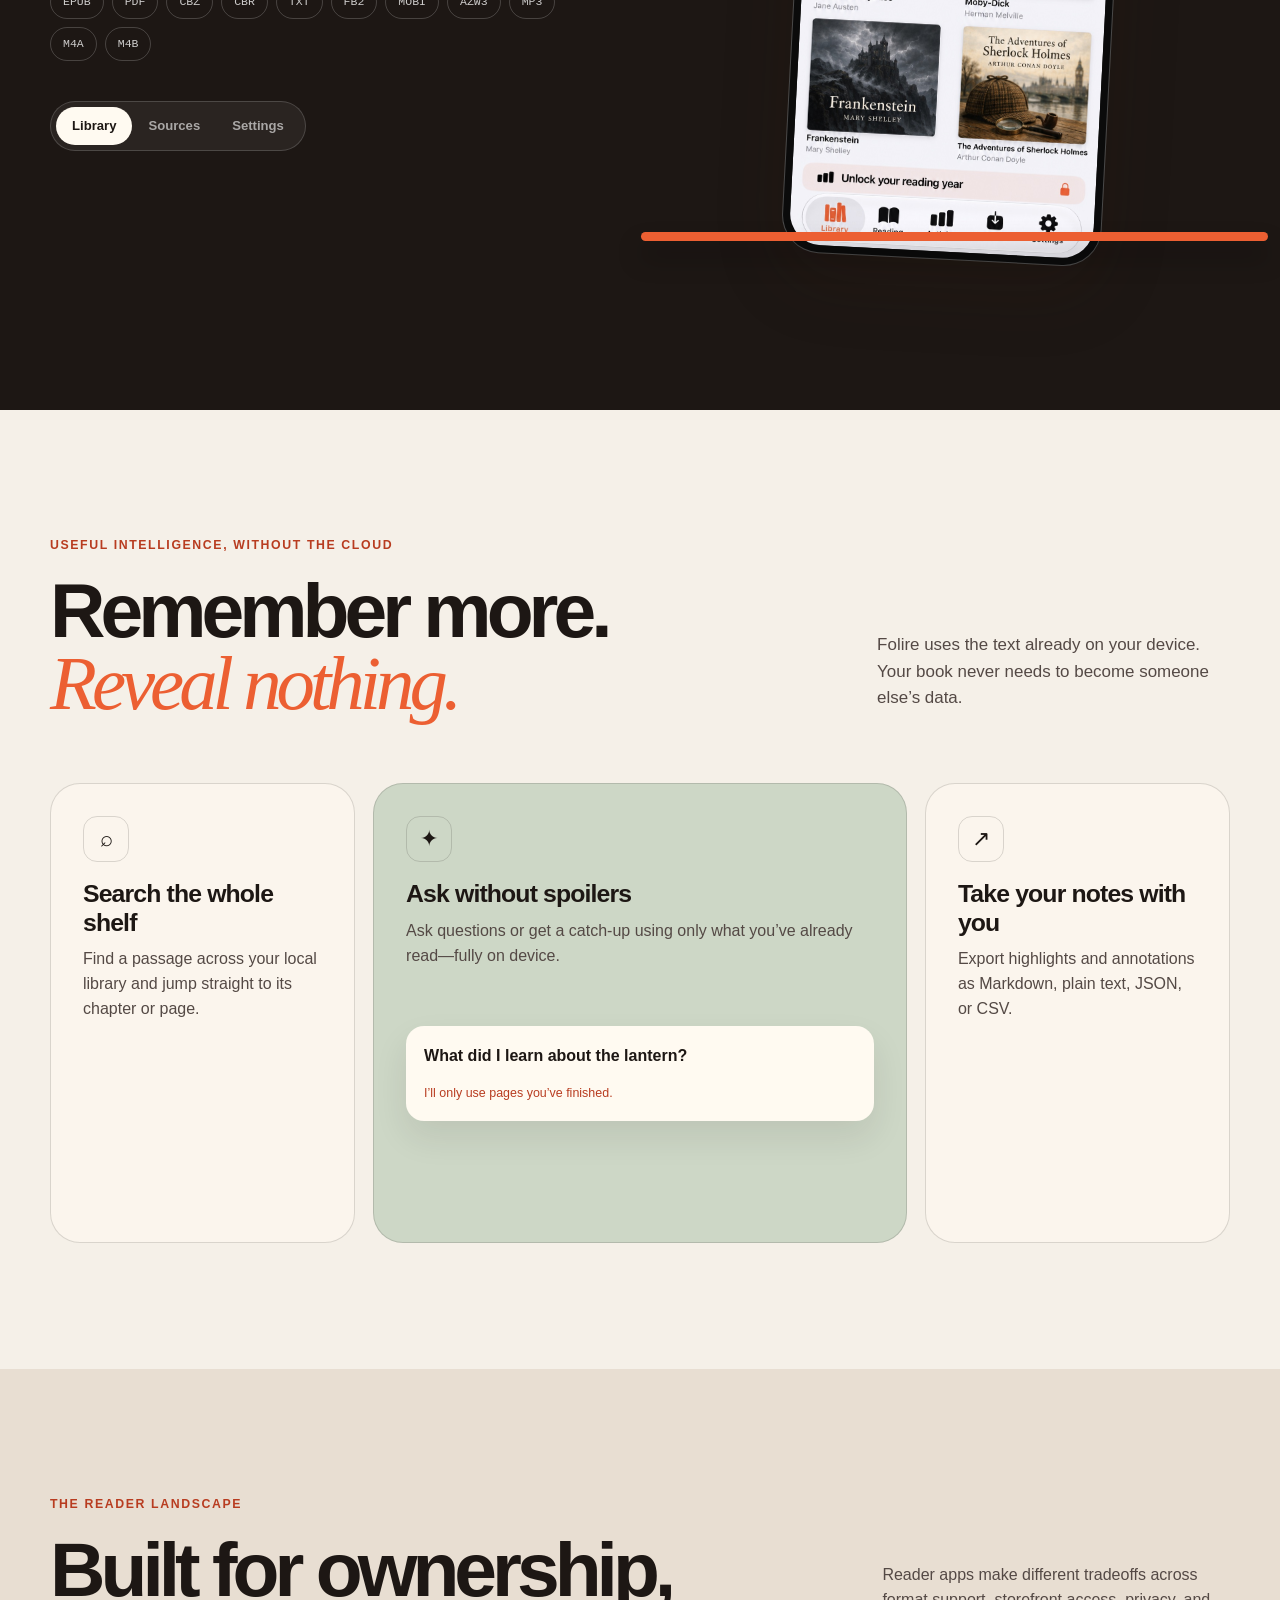
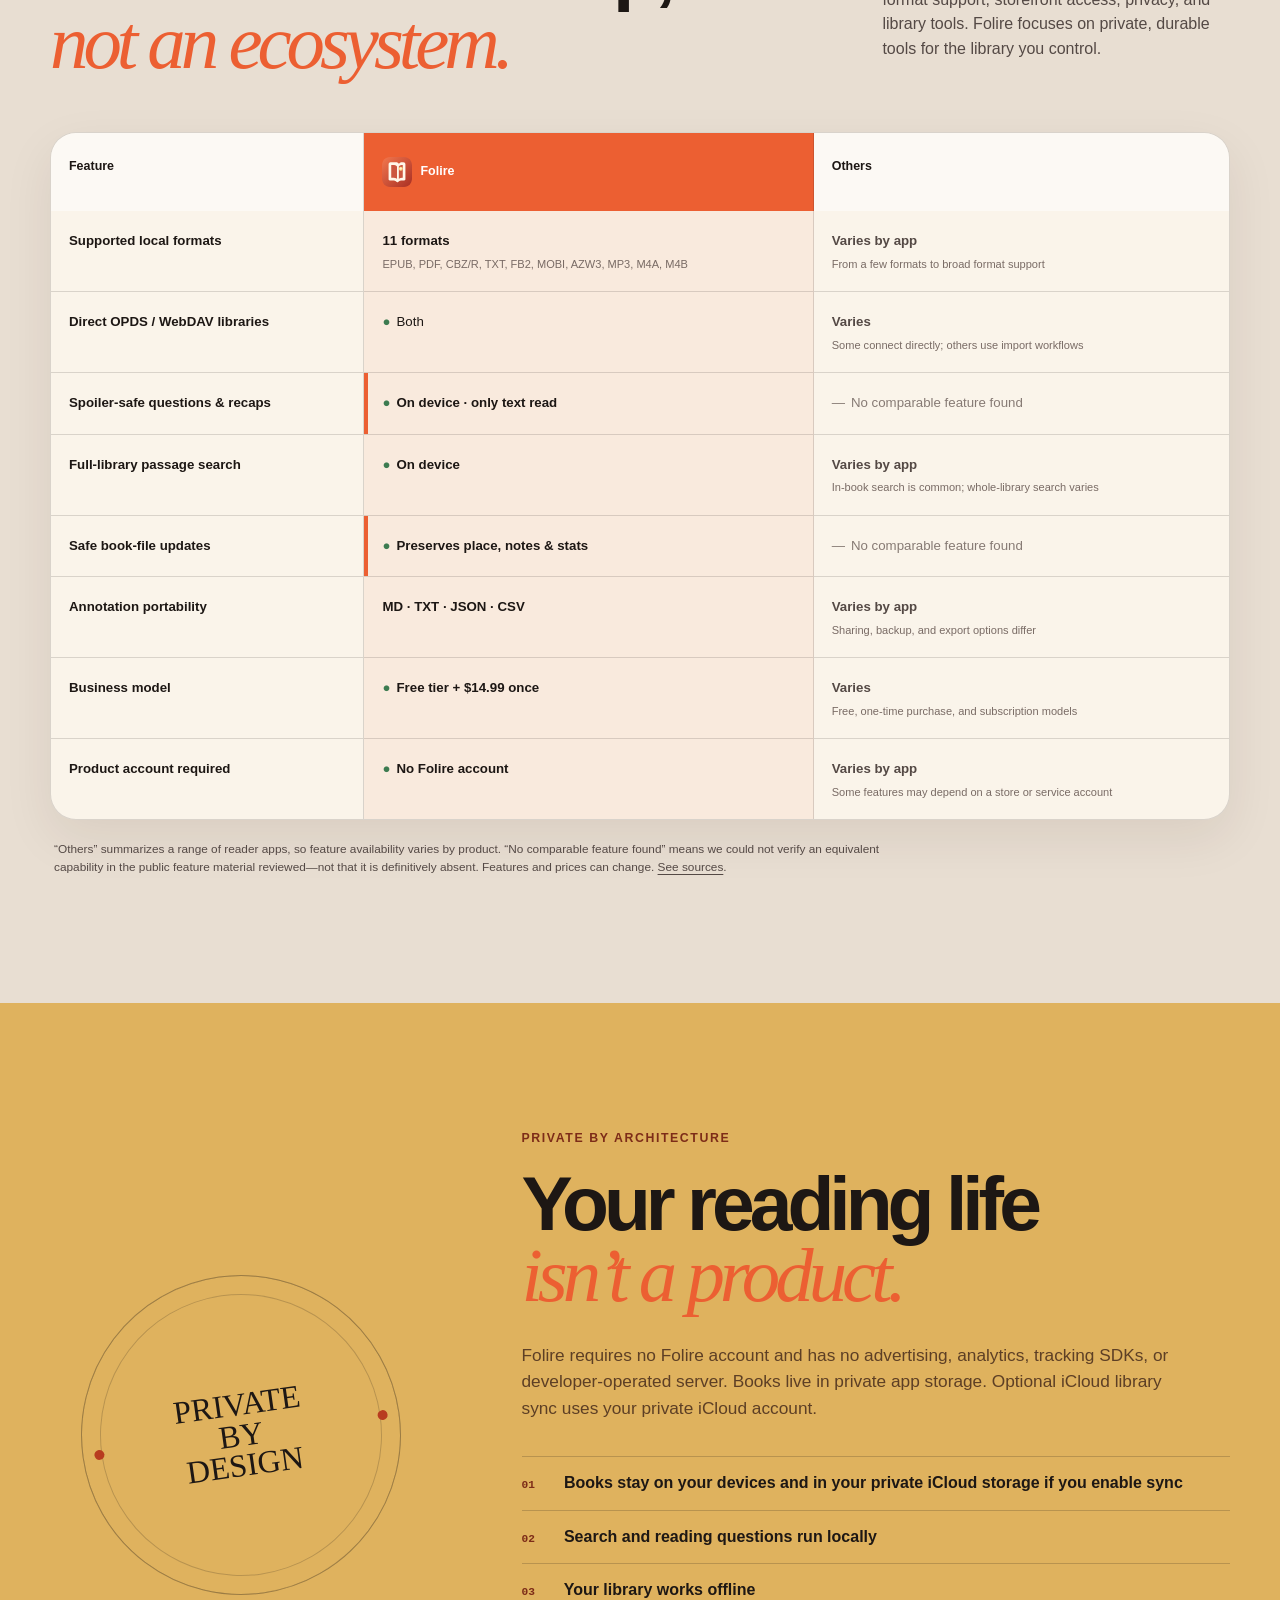
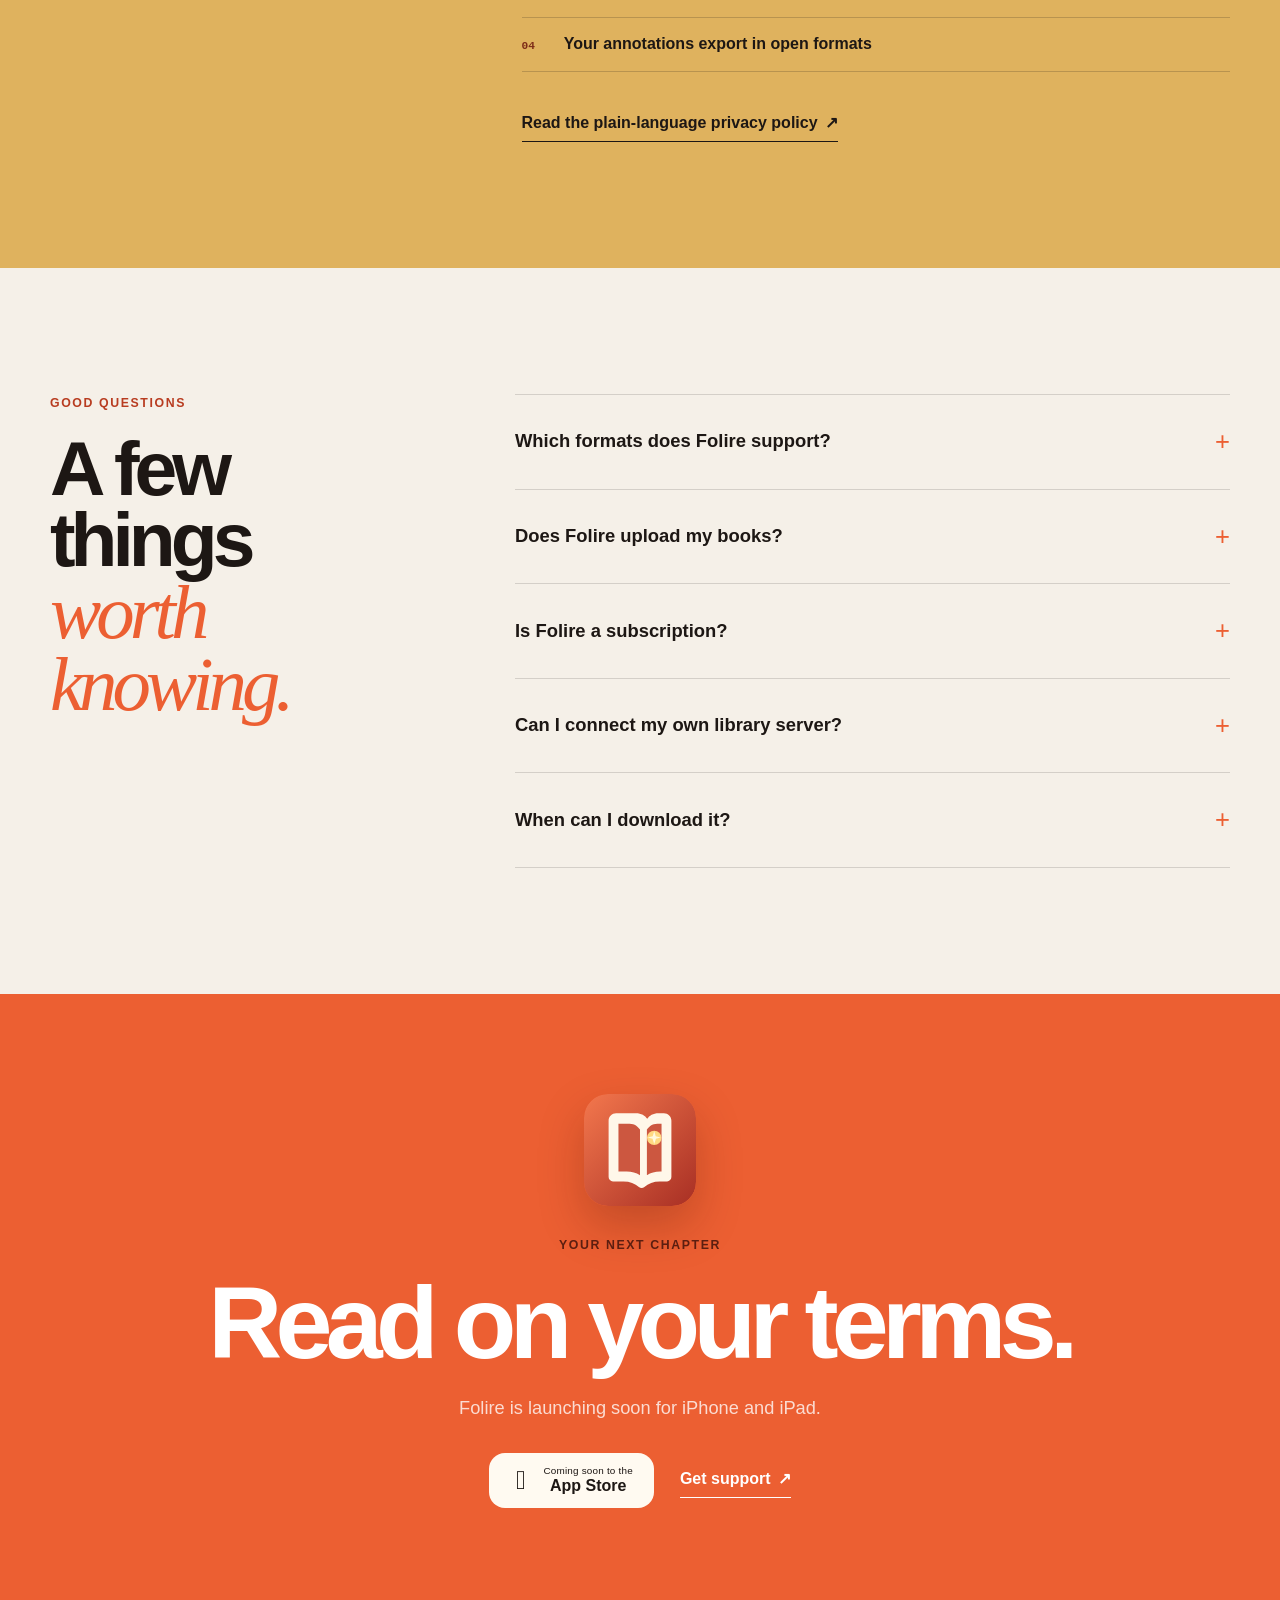
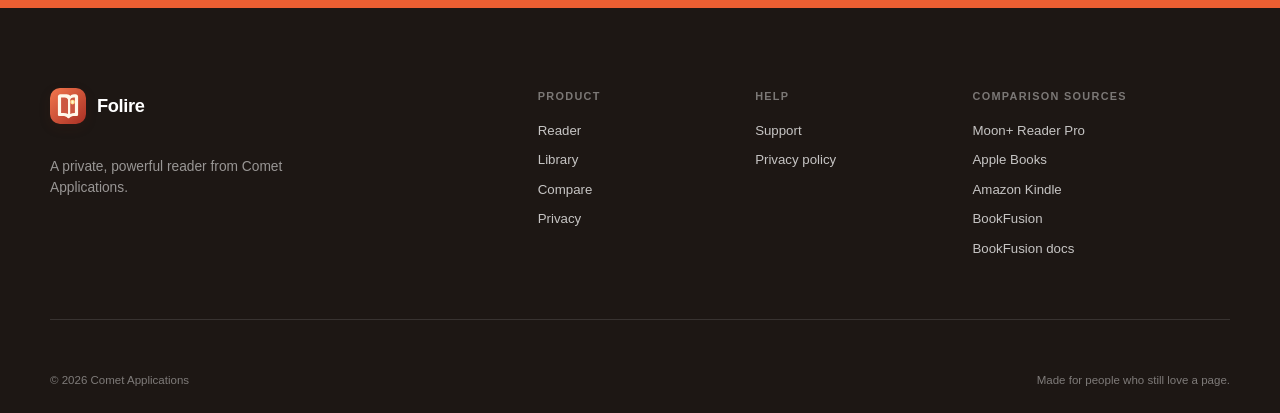
==== commit 03ae2319: "Improve homepage SEO and image loading" ====
--- a/index.html
+++ b/index.html
@@ -4,14 +4,21 @@
     <meta charset="utf-8">
     <meta name="viewport" content="width=device-width, initial-scale=1">
     <meta name="theme-color" content="#1d1714">
-    <meta name="description" content="Folire is a private reader for iPhone and iPad. Read EPUB, PDF, comics, TXT, FB2, MOBI, and AZW3; listen to MP3, M4A, and M4B audiobooks—without an account, ads, or tracking.">
-    <meta property="og:title" content="Folire — Your books. Your pace. Your privacy.">
-    <meta property="og:description" content="A local-first reader for iPhone and iPad with beautiful typography, private reading tools, flexible controls, and meaningful insights.">
+    <title>Folire: Private EPUB, PDF &amp; Audiobook Reader for iPhone and iPad</title>
+    <meta name="description" content="Folire is a private ebook and audiobook reader for iPhone and iPad. Read EPUB, PDF, comics, and more with offline tools, no account, and no tracking.">
+    <link rel="canonical" href="https://folire.app/">
+    <meta property="og:title" content="Folire: Private EPUB, PDF &amp; Audiobook Reader">
+    <meta property="og:description" content="Read the books you own on iPhone and iPad. Folire supports ebooks, comics, and audiobooks with offline tools and no tracking.">
     <meta property="og:type" content="website">
     <meta property="og:url" content="https://folire.app/">
-    <meta property="og:image" content="https://folire.app/assets/library-public-domain.png">
+    <meta property="og:image" content="https://folire.app/assets/library-public-domain.jpg">
+    <meta property="og:image:alt" content="Folire library showing public-domain books on iPhone">
+    <meta property="og:image:width" content="853">
+    <meta property="og:image:height" content="1844">
     <meta name="twitter:card" content="summary_large_image">
-    <title>Folire — Private, powerful book reader</title>
+    <script type="application/ld+json">
+      {"@context":"https://schema.org","@type":"WebSite","name":"Folire","url":"https://folire.app/"}
+    </script>
     <link rel="icon" href="assets/folire-icon.svg" type="image/svg+xml">
     <link rel="stylesheet" href="styles.css">
     <script defer src="script.js"></script>
@@ -42,9 +49,9 @@
     <main id="main">
       <section class="hero shell" id="top">
         <div class="hero-copy reveal">
-          <div class="eyebrow"><span class="status-dot"></span> Built for iPhone &amp; iPad</div>
+          <div class="eyebrow"><span class="status-dot"></span> Private ebook reader for iPhone &amp; iPad</div>
           <h1>Your books.<br><em>Your pace.</em><br>Your privacy.</h1>
-          <p class="hero-lede">Folire is a thoughtful home for the books you already own—beautifully typeset, deeply customizable, and private by design.</p>
+          <p class="hero-lede">Folire brings your EPUB, PDF, comic, and audiobook library to iPhone and iPad—beautifully typeset, deeply customizable, and private by design.</p>
           <div class="hero-actions">
             <a class="button button-primary" href="#download">
               <span class="apple-mark" aria-hidden="true"></span>
@@ -63,10 +70,10 @@
           <div class="orbit orbit-one"></div>
           <div class="orbit orbit-two"></div>
           <div class="phone phone-back" aria-hidden="true">
-            <img src="assets/library-public-domain.png" alt="" width="853" height="1844">
+            <img src="assets/library-public-domain.jpg" alt="" width="853" height="1844">
           </div>
           <div class="phone phone-front">
-            <img src="assets/reader-public-domain.png" alt="Folire displaying Moby-Dick by Herman Melville with a photographic public-domain book cover" width="853" height="1844">
+            <img src="assets/reader-public-domain.jpg" alt="Folire displaying Moby-Dick by Herman Melville with a photographic public-domain book cover" width="853" height="1844" fetchpriority="high">
           </div>
           <div class="floating-note note-format" aria-hidden="true">
             <span>11 formats</span>
@@ -148,14 +155,14 @@
               <span>EPUB</span><span>PDF</span><span>CBZ</span><span>CBR</span><span>TXT</span><span>FB2</span><span>MOBI</span><span>AZW3</span><span>MP3</span><span>M4A</span><span>M4B</span>
             </div>
             <div class="showcase-tabs" role="tablist" aria-label="App preview">
-              <button role="tab" aria-selected="true" aria-controls="preview-panel" data-preview="library-public-domain.png" data-alt="Folire library with Pride and Prejudice, Moby-Dick, Frankenstein, and The Adventures of Sherlock Holmes">Library</button>
+              <button role="tab" aria-selected="true" aria-controls="preview-panel" data-preview="library-public-domain.jpg" data-alt="Folire library with Pride and Prejudice, Moby-Dick, Frankenstein, and The Adventures of Sherlock Holmes">Library</button>
               <button role="tab" aria-selected="false" aria-controls="preview-panel" data-preview="sources.png" data-alt="Folire sources screen with import and network library options">Sources</button>
               <button role="tab" aria-selected="false" aria-controls="preview-panel" data-preview="settings.png" data-alt="Folire settings with reading goal and typography options">Settings</button>
             </div>
           </div>
           <div class="showcase-device reveal" id="preview-panel" role="tabpanel">
             <div class="phone phone-showcase">
-              <img data-preview-image src="assets/library-public-domain.png" alt="Folire library with Pride and Prejudice, Moby-Dick, Frankenstein, and The Adventures of Sherlock Holmes" width="853" height="1844">
+              <img data-preview-image src="assets/library-public-domain.jpg" alt="Folire library with Pride and Prejudice, Moby-Dick, Frankenstein, and The Adventures of Sherlock Holmes" width="853" height="1844" loading="lazy" decoding="async">
             </div>
             <div class="shelf-line" aria-hidden="true"></div>
           </div>
--- a/styles.css
+++ b/styles.css
@@ -257,8 +257,8 @@
 .footer-grid > div:not(:first-child) a:hover { color: white; }
 .footer-bottom { display: flex; justify-content: space-between; padding-top: 52px; margin-top: 50px; border-top: 1px solid rgba(255,255,255,.12); color: rgba(255,255,255,.43); font-size: .72rem; }
 
-.reveal { opacity: 0; transform: translateY(24px); transition: opacity .7s ease, transform .7s cubic-bezier(.2,.7,.2,1); }
-.reveal.visible { opacity: 1; transform: none; }
+.reveal { transform: translateY(24px); transition: transform .7s cubic-bezier(.2,.7,.2,1); }
+.reveal.visible { transform: none; }
 
 @media (max-width: 980px) {
   .hero { grid-template-columns: 1fr; min-height: auto; padding-top: 145px; }
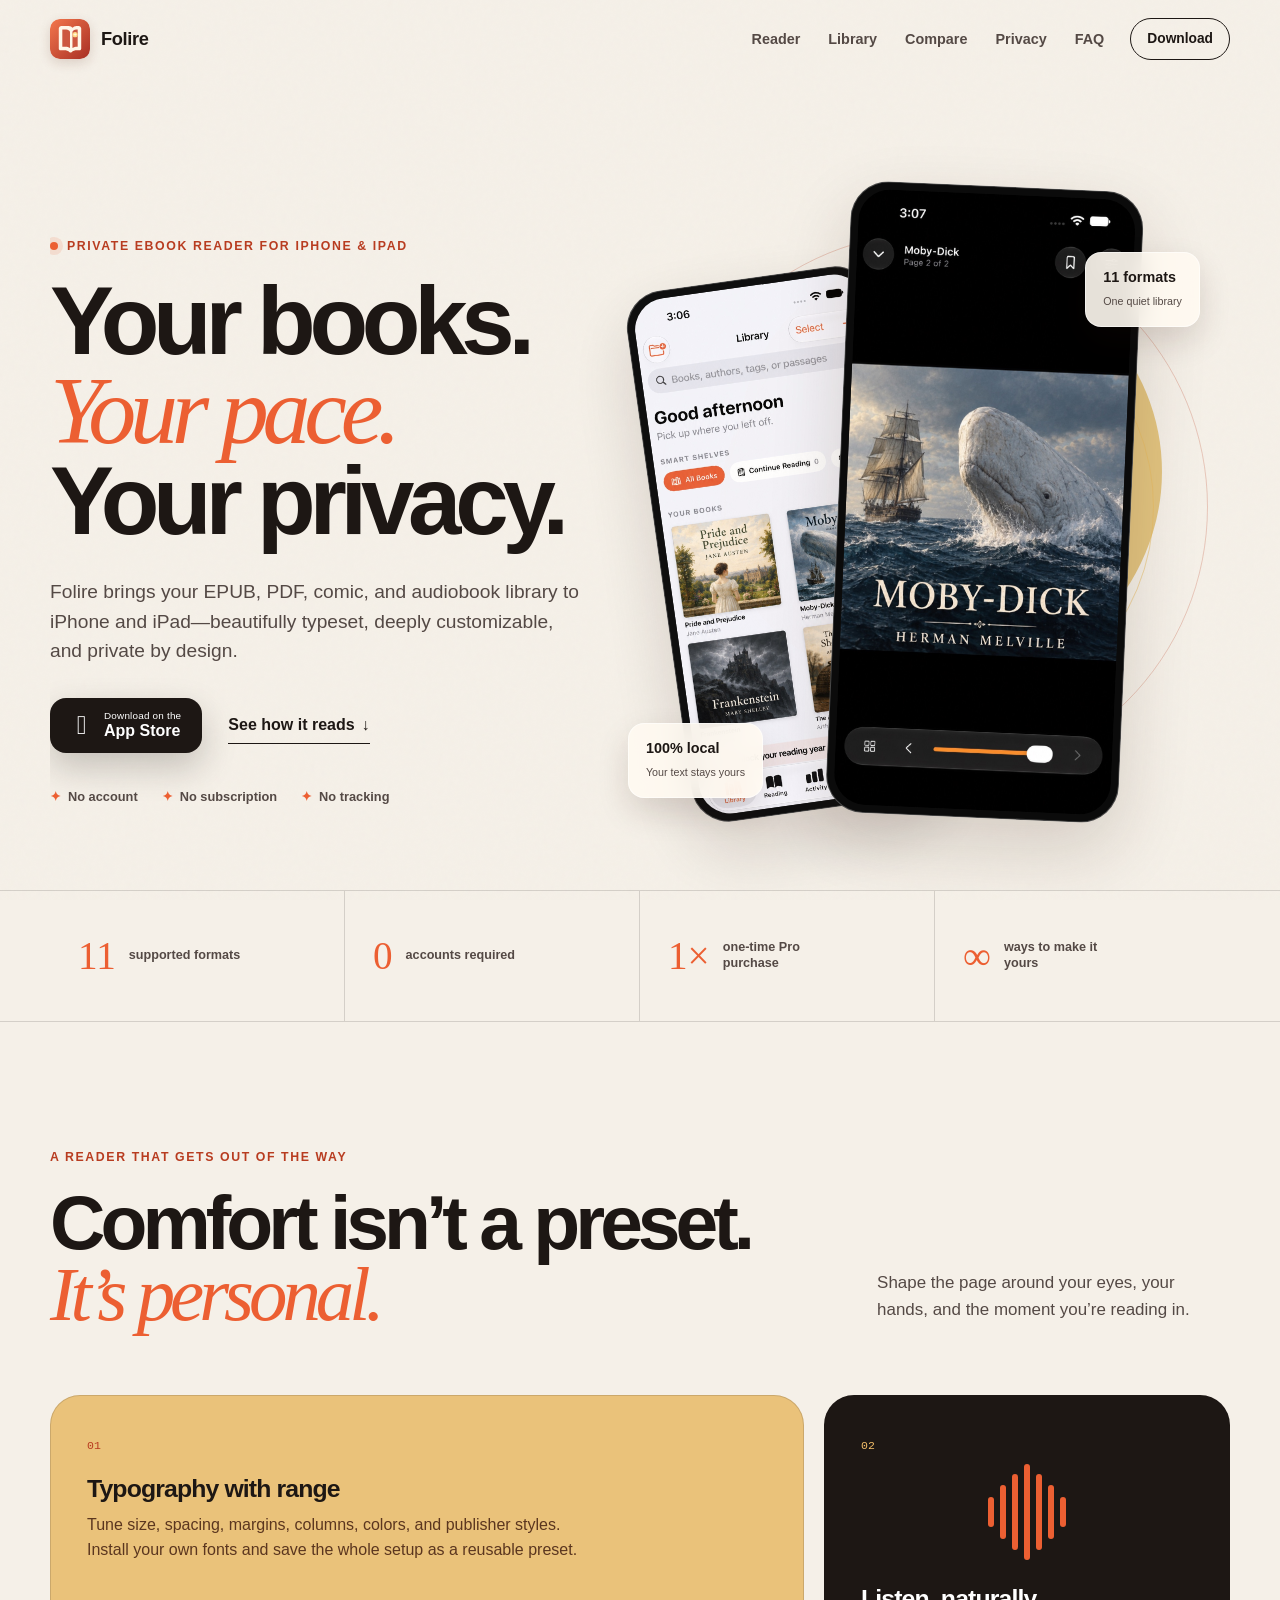
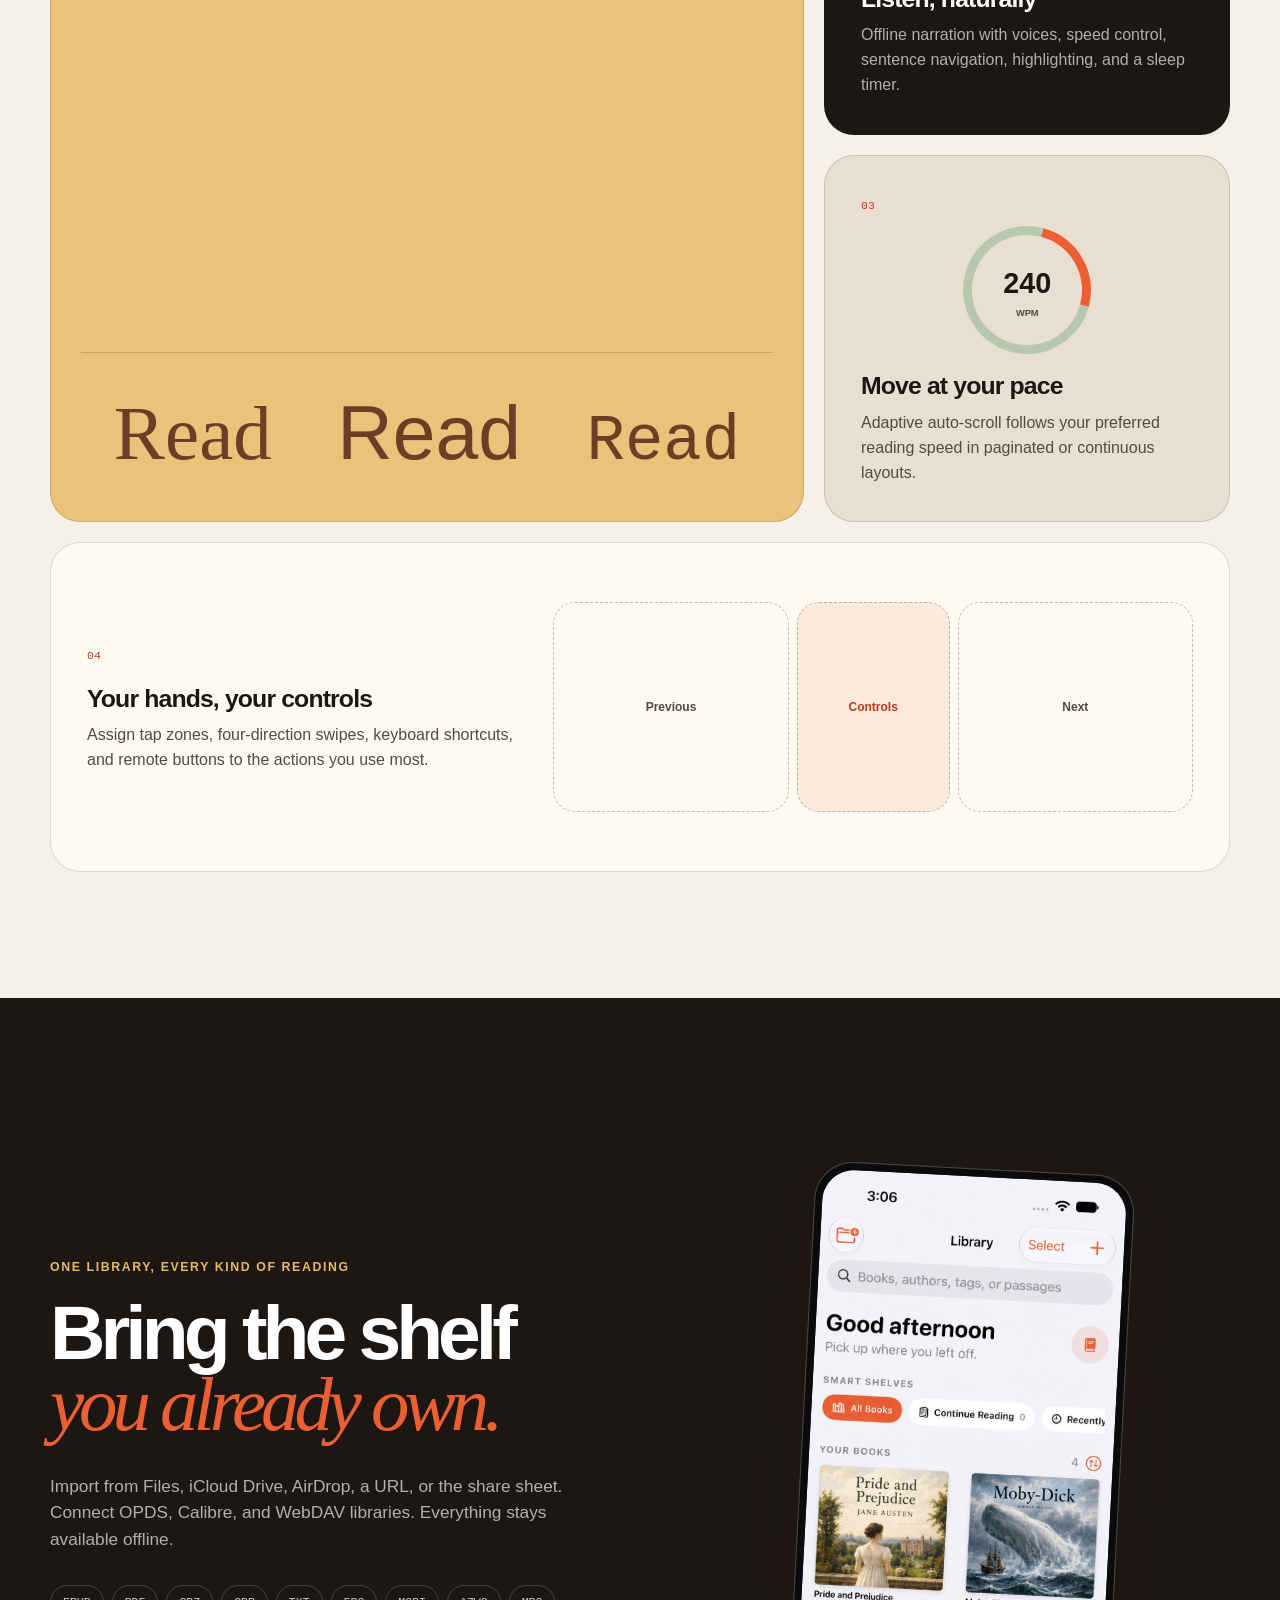
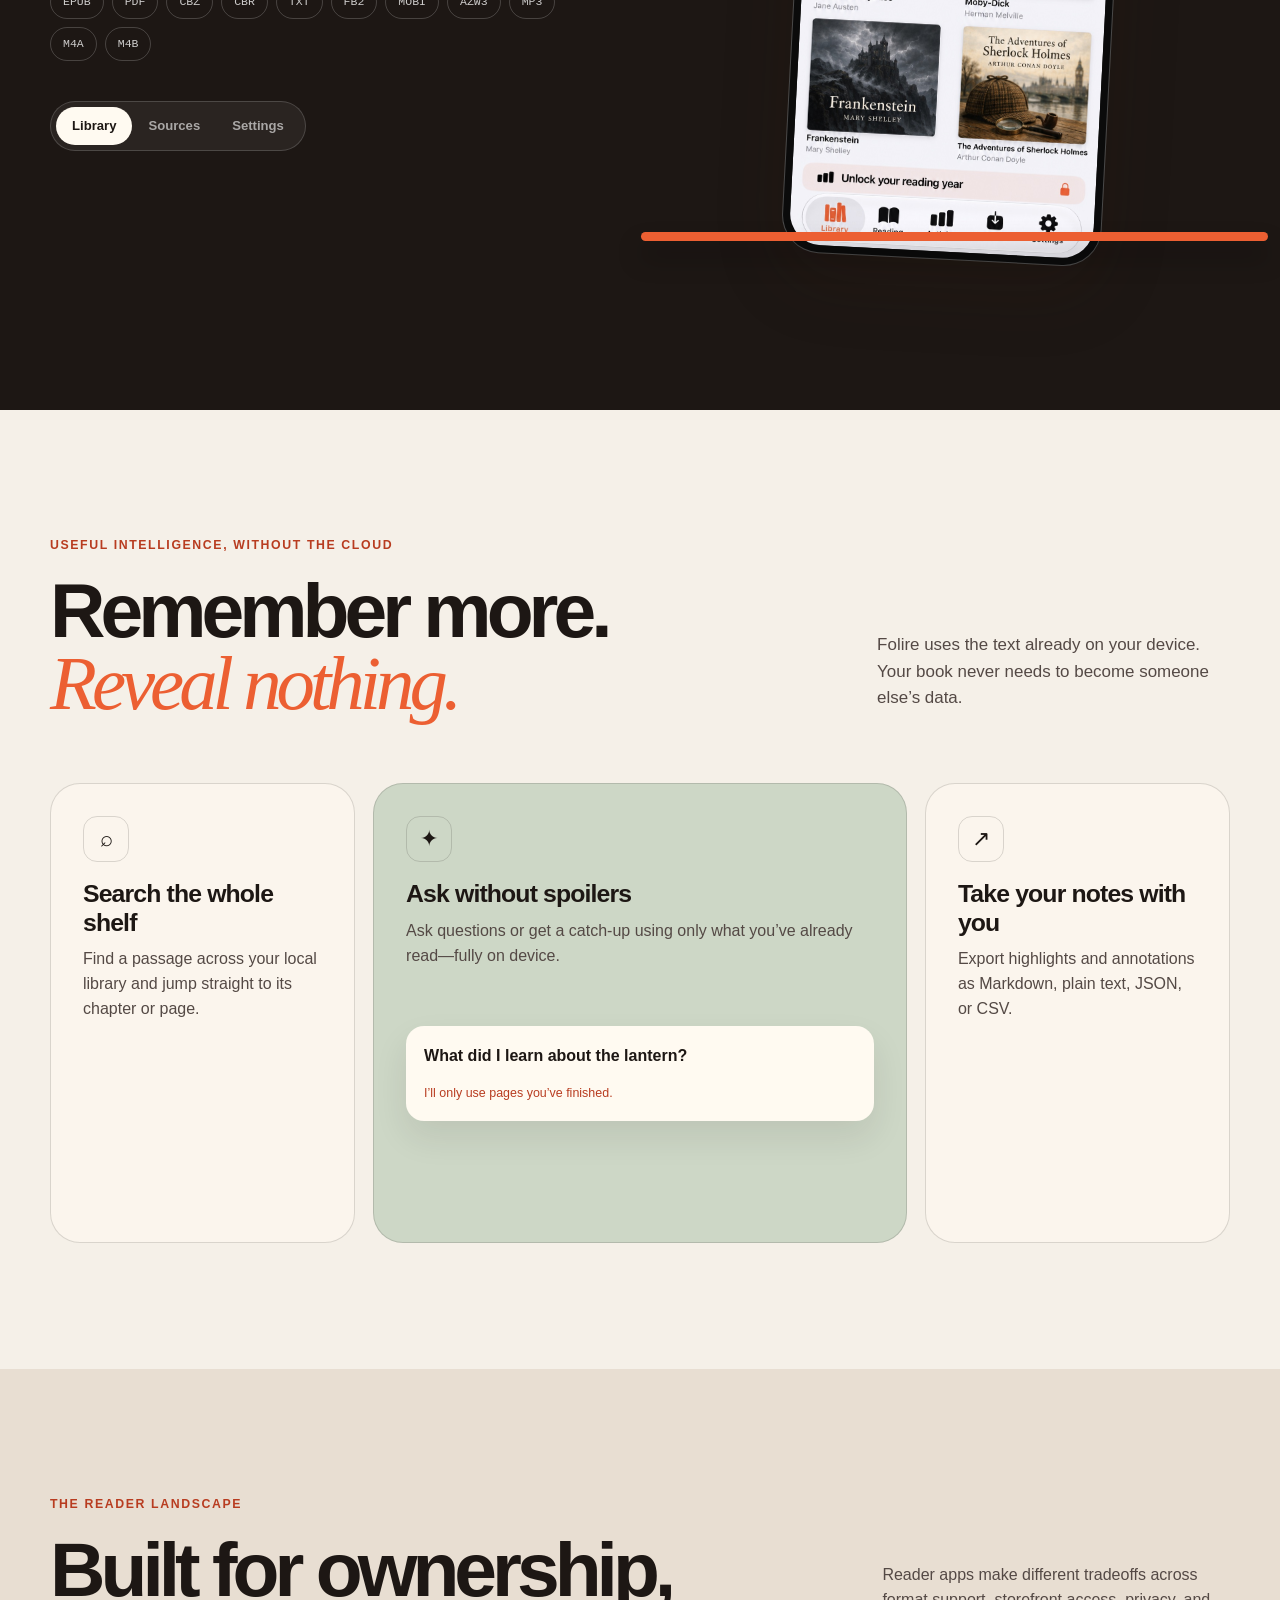
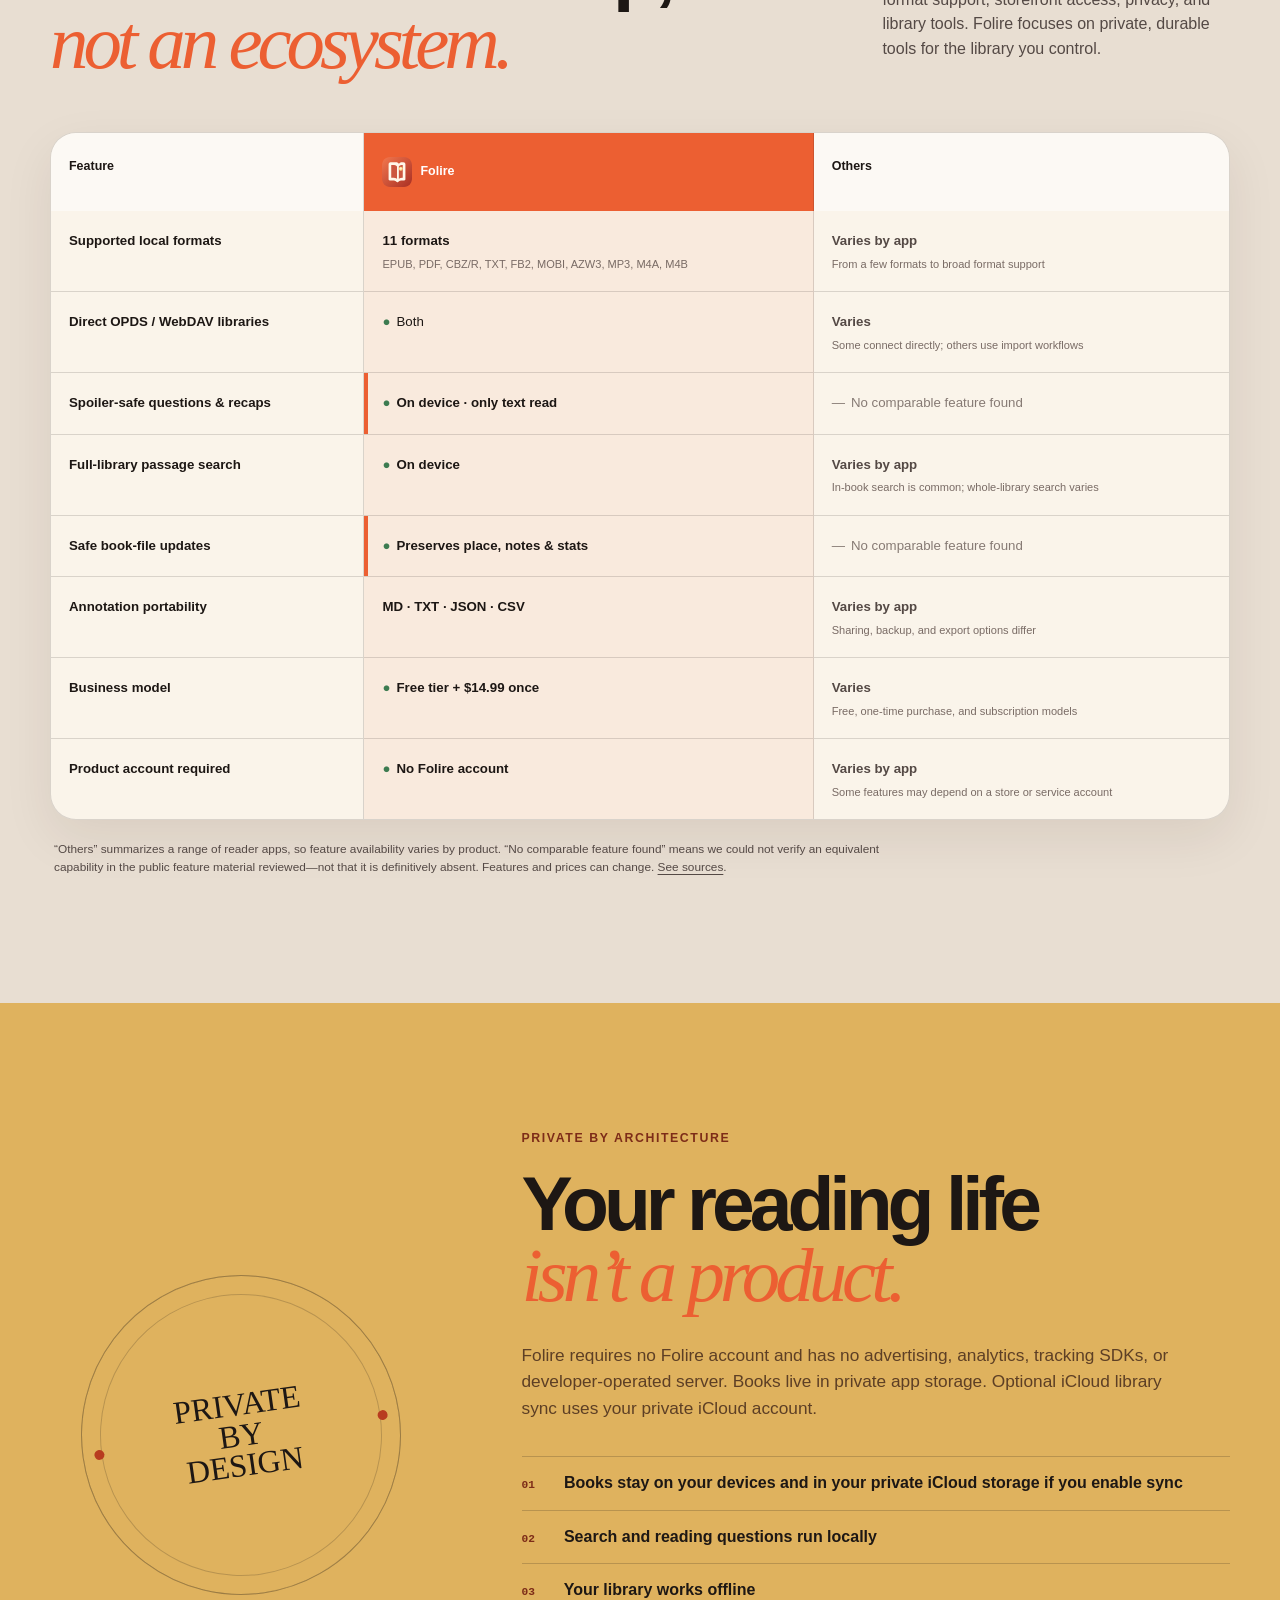
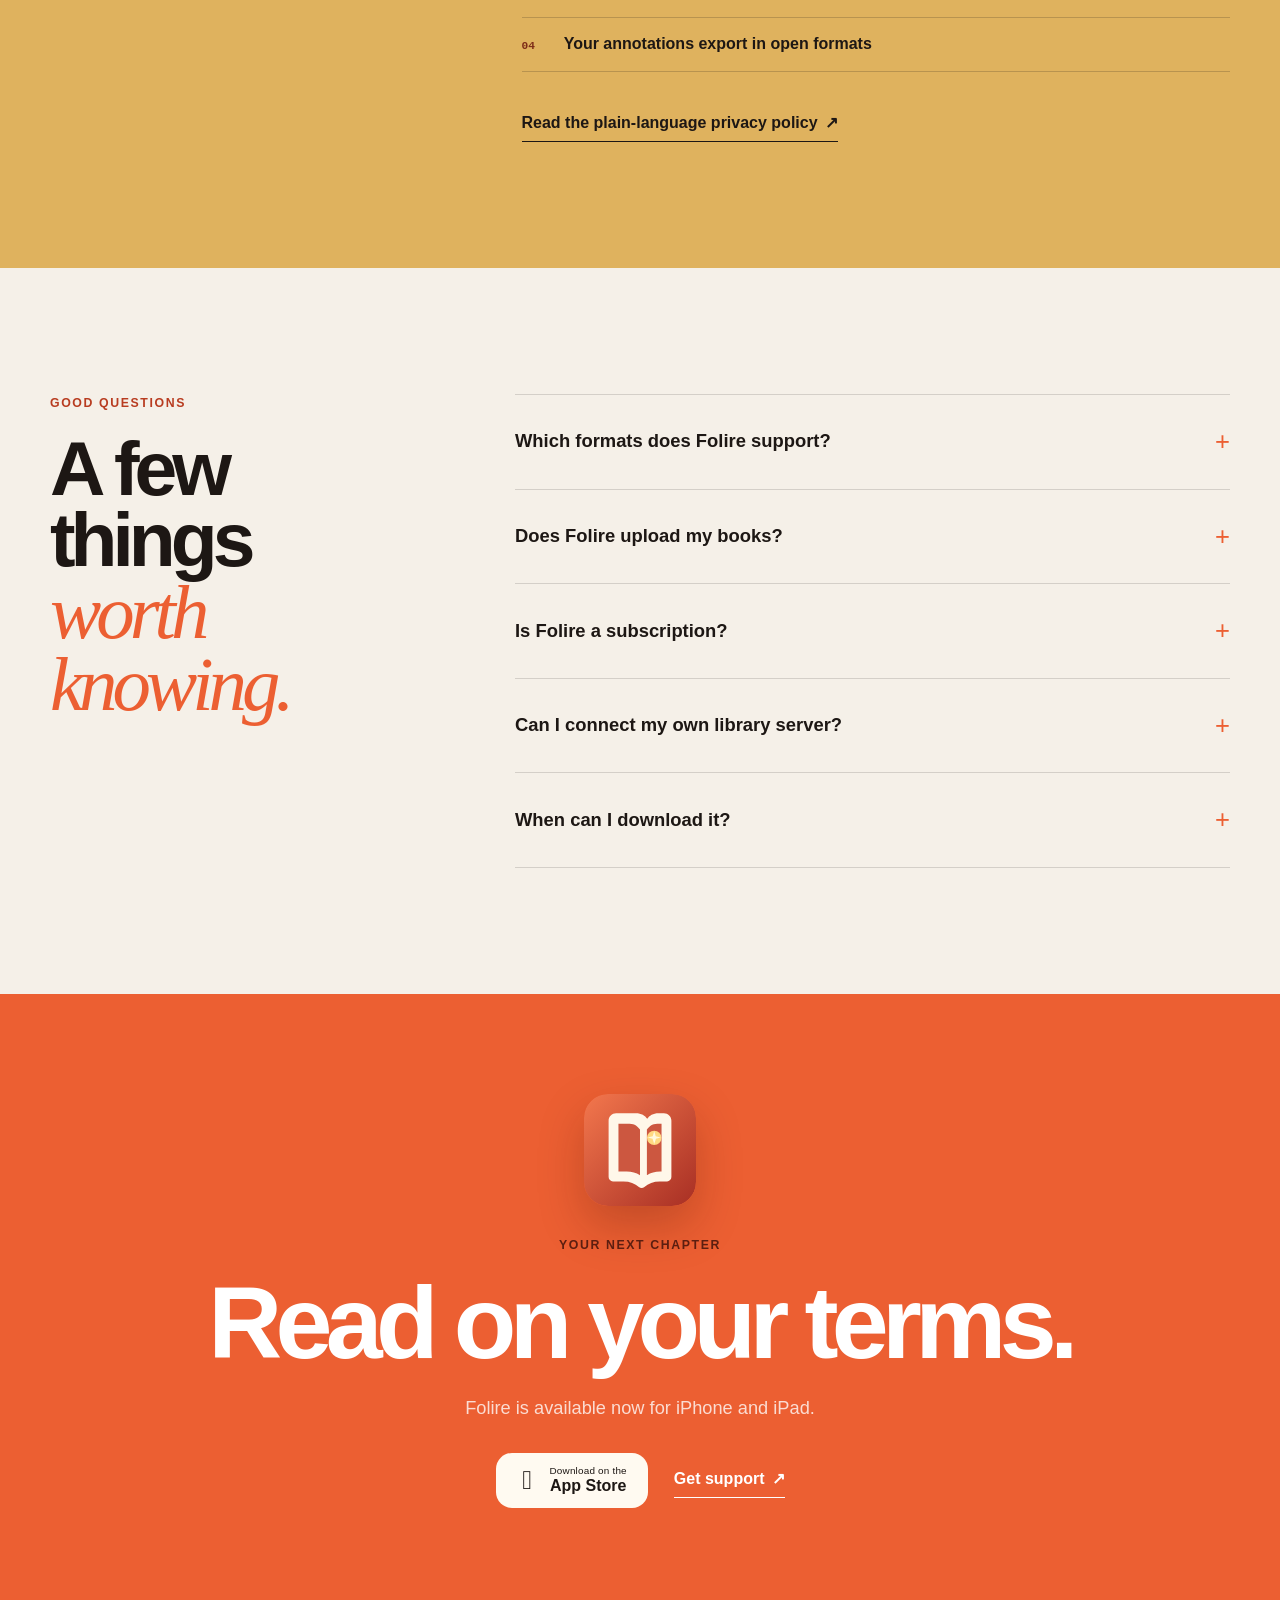
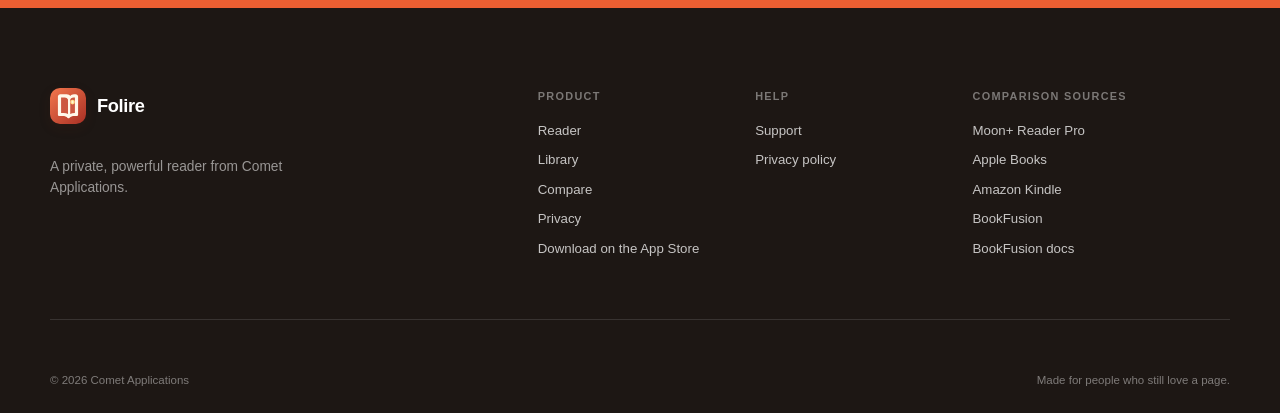
==== commit a02eda50: "Link Folire website to live App Store listing" ====
--- a/index.html
+++ b/index.html
@@ -4,6 +4,7 @@
     <meta charset="utf-8">
     <meta name="viewport" content="width=device-width, initial-scale=1">
     <meta name="theme-color" content="#1d1714">
+    <meta name="apple-itunes-app" content="app-id=6814593178">
     <title>Folire: Private EPUB, PDF &amp; Audiobook Reader for iPhone and iPad</title>
     <meta name="description" content="Folire is a private ebook and audiobook reader for iPhone and iPad. Read EPUB, PDF, comics, and more with offline tools, no account, and no tracking.">
     <link rel="canonical" href="https://folire.app/">
@@ -39,7 +40,7 @@
           <a href="#privacy">Privacy</a>
           <a href="#faq">FAQ</a>
         </div>
-        <a class="nav-cta" href="#download">Coming soon</a>
+        <a class="nav-cta" href="https://apps.apple.com/us/app/folire-reader/id6814593178">Download</a>
         <button class="menu-button" type="button" aria-expanded="false" aria-controls="nav-links" aria-label="Open navigation" data-menu>
           <span></span><span></span>
         </button>
@@ -53,9 +54,9 @@
           <h1>Your books.<br><em>Your pace.</em><br>Your privacy.</h1>
           <p class="hero-lede">Folire brings your EPUB, PDF, comic, and audiobook library to iPhone and iPad—beautifully typeset, deeply customizable, and private by design.</p>
           <div class="hero-actions">
-            <a class="button button-primary" href="#download">
+            <a class="button button-primary" href="https://apps.apple.com/us/app/folire-reader/id6814593178">
               <span class="apple-mark" aria-hidden="true"></span>
-              <span><small>Launching soon on the</small>App Store</span>
+              <span><small>Download on the</small>App Store</span>
             </a>
             <a class="text-link" href="#reader">See how it reads <span aria-hidden="true">↓</span></a>
           </div>
@@ -309,7 +310,7 @@
           </details>
           <details class="reveal">
             <summary>When can I download it?<span>+</span></summary>
-            <p>Folire is preparing for its App Store launch on iPhone and iPad. This page will link directly to the listing as soon as it is live.</p>
+            <p>Folire is available now for iPhone and iPad. <a href="https://apps.apple.com/us/app/folire-reader/id6814593178">Download it on the App Store</a>.</p>
           </details>
         </div>
       </section>
@@ -319,12 +320,12 @@
           <img src="assets/folire-icon.svg" alt="Folire app icon" width="112" height="112">
           <p class="kicker">Your next chapter</p>
           <h2>Read on your terms.</h2>
-          <p>Folire is launching soon for iPhone and iPad.</p>
+          <p>Folire is available now for iPhone and iPad.</p>
           <div class="download-actions">
-            <span class="button button-light" aria-label="Folire is coming soon to the App Store">
+            <a class="button button-light" href="https://apps.apple.com/us/app/folire-reader/id6814593178">
               <span class="apple-mark" aria-hidden="true"></span>
-              <span><small>Coming soon to the</small>App Store</span>
-            </span>
+              <span><small>Download on the</small>App Store</span>
+            </a>
             <a class="text-link light" href="https://comet-applications.github.io/app-support/folire/support.html">Get support <span aria-hidden="true">↗</span></a>
           </div>
         </div>
@@ -343,6 +344,7 @@
           <a href="#library">Library</a>
           <a href="#compare">Compare</a>
           <a href="#privacy">Privacy</a>
+          <a href="https://apps.apple.com/us/app/folire-reader/id6814593178">Download on the App Store</a>
         </div>
         <div>
           <h3>Help</h3>
--- a/styles.css
+++ b/styles.css
@@ -240,6 +240,7 @@
 .faq-list summary span { color: var(--orange); font-size: 1.6rem; font-weight: 350; transition: transform .2s ease; }
 .faq-list details[open] summary span { transform: rotate(45deg); }
 .faq-list details p { max-width: 650px; margin: -8px 0 28px; color: var(--ink-soft); }
+.faq-list details p a { color: var(--orange-dark); text-decoration: underline; text-underline-offset: 3px; }
 
 .download-section { padding: 100px 0; background: var(--orange); color: white; text-align: center; }
 .download-inner { display: flex; flex-direction: column; align-items: center; }
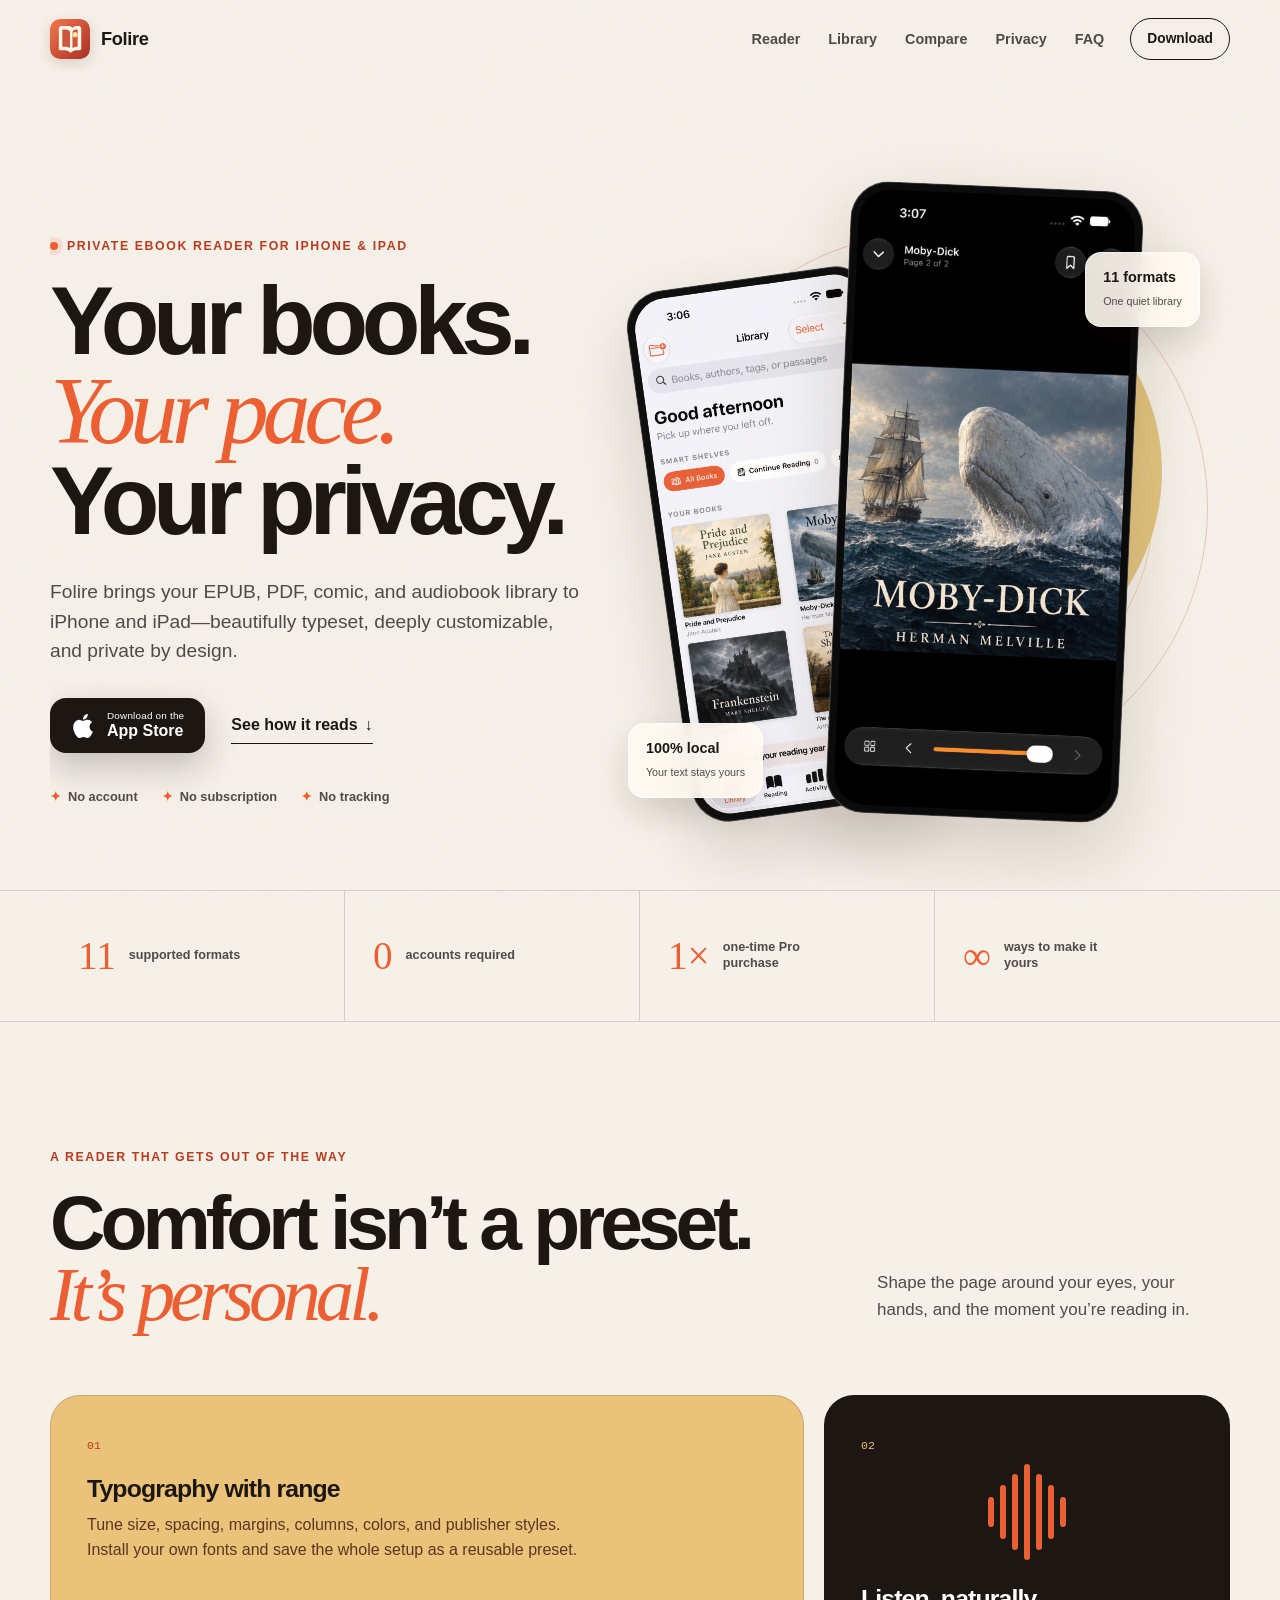
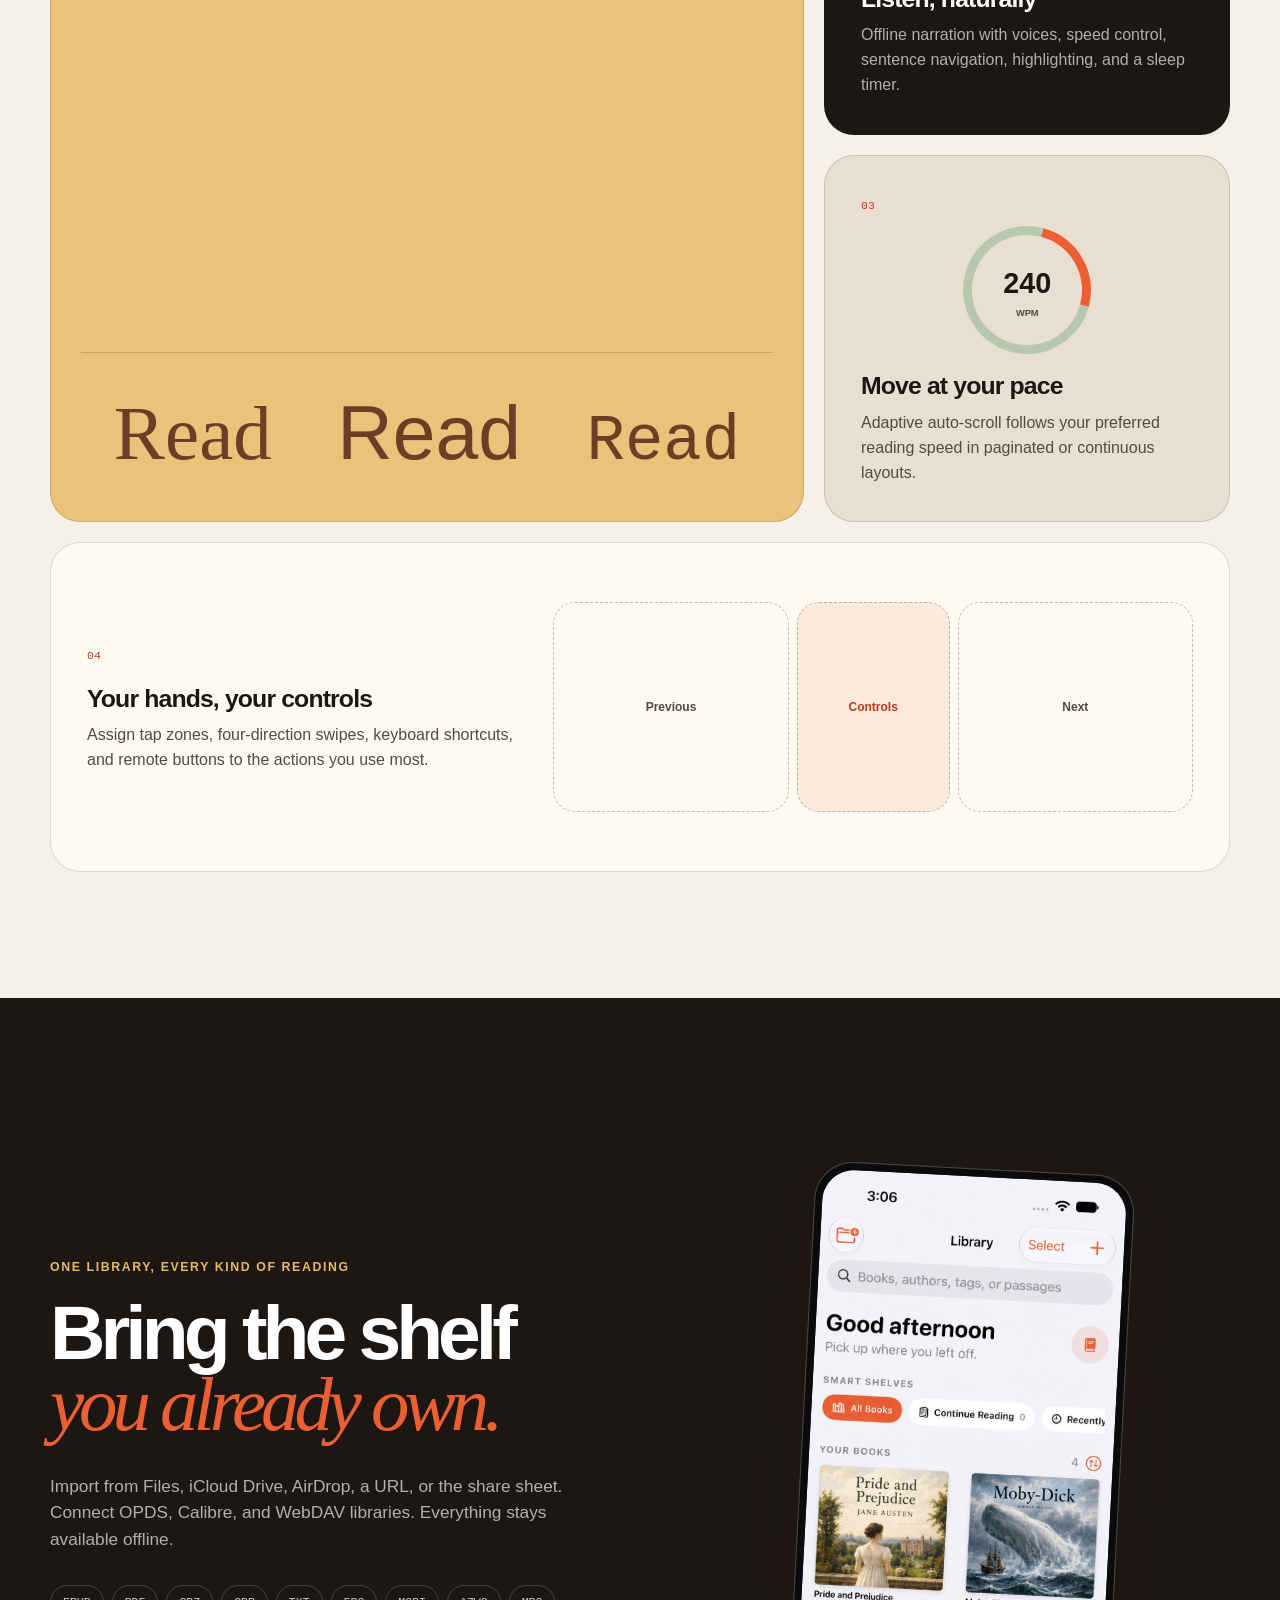
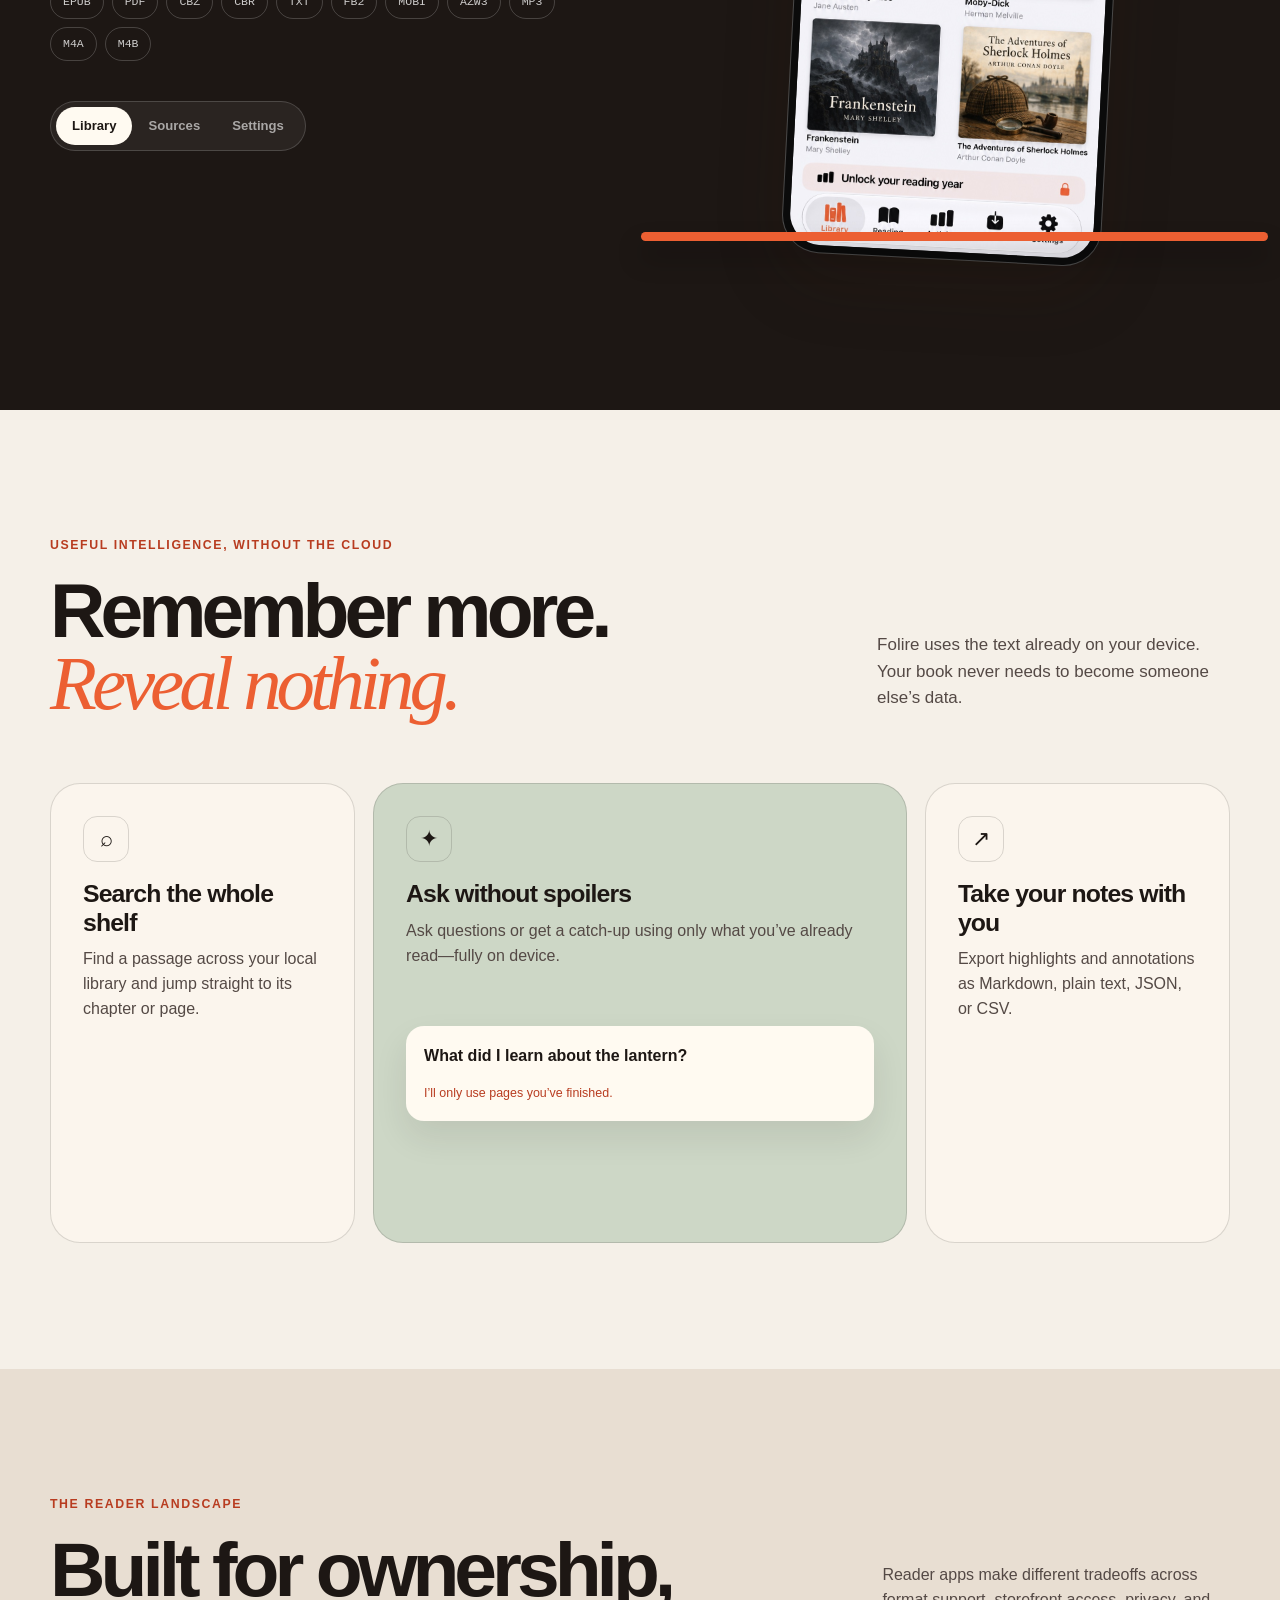
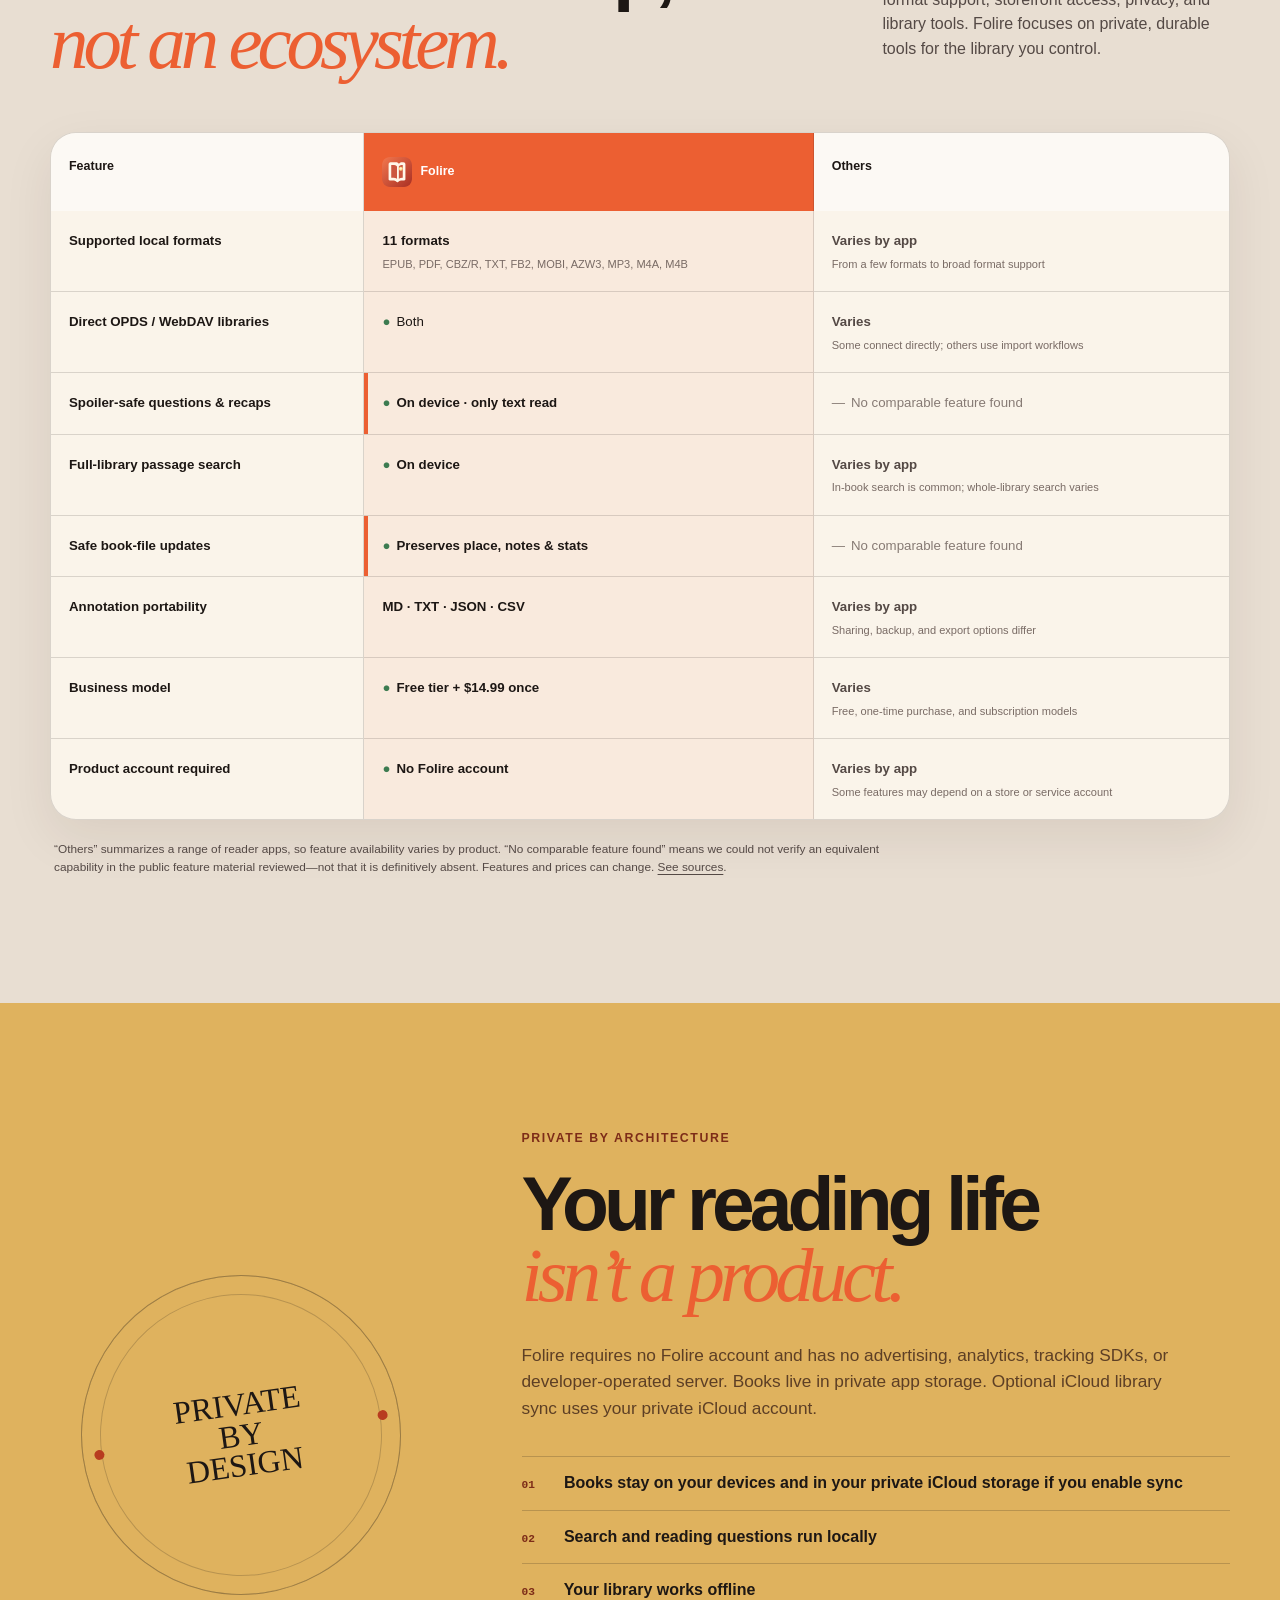
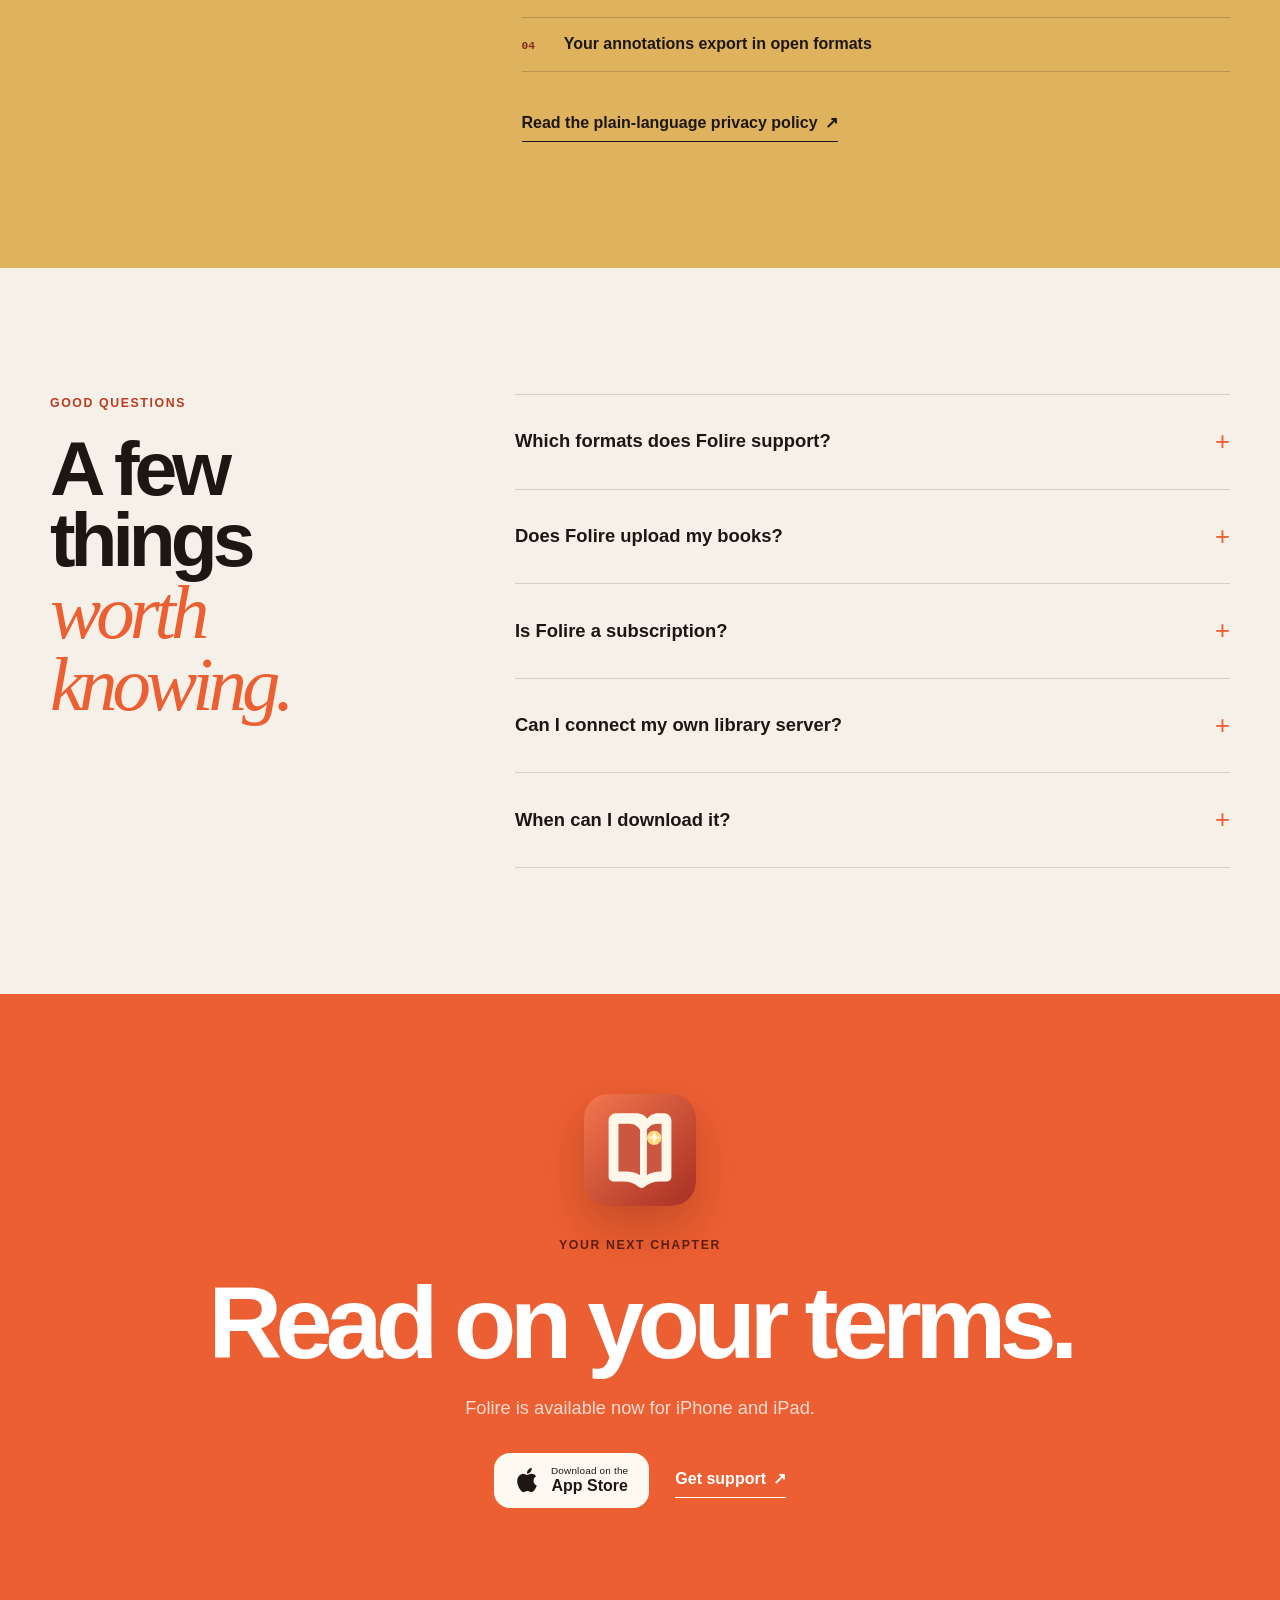
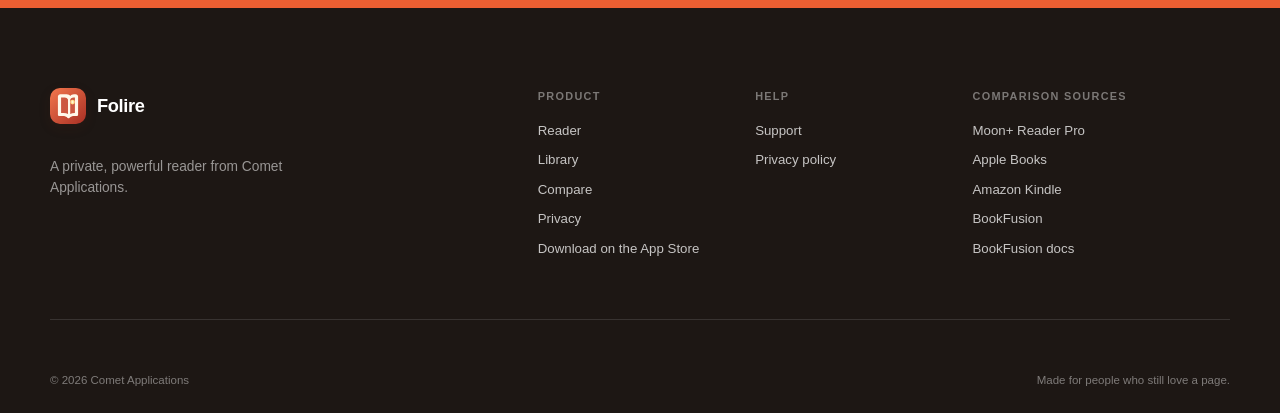
==== commit 575fba9d: "Fix Apple logo on App Store download buttons" ====
--- a/index.html
+++ b/index.html
@@ -55,7 +55,10 @@
           <p class="hero-lede">Folire brings your EPUB, PDF, comic, and audiobook library to iPhone and iPad—beautifully typeset, deeply customizable, and private by design.</p>
           <div class="hero-actions">
             <a class="button button-primary" href="https://apps.apple.com/us/app/folire-reader/id6814593178">
-              <span class="apple-mark" aria-hidden="true"></span>
+              <!-- Apple logo from Bootstrap Icons; see assets/apple-icon-LICENSE.txt. -->
+              <svg class="apple-mark" xmlns="http://www.w3.org/2000/svg" viewBox="0 0 16 16" width="24" height="24" fill="currentColor" aria-hidden="true" focusable="false">
+                <path d="M11.182.008C11.148-.03 9.923.023 8.857 1.18c-1.066 1.156-.902 2.482-.878 2.516s1.52.087 2.475-1.258.762-2.391.728-2.43m3.314 11.733c-.048-.096-2.325-1.234-2.113-3.422s1.675-2.789 1.698-2.854-.597-.79-1.254-1.157a3.7 3.7 0 0 0-1.563-.434c-.108-.003-.483-.095-1.254.116-.508.139-1.653.589-1.968.607-.316.018-1.256-.522-2.267-.665-.647-.125-1.333.131-1.824.328-.49.196-1.422.754-2.074 2.237-.652 1.482-.311 3.83-.067 4.56s.625 1.924 1.273 2.796c.576.984 1.34 1.667 1.659 1.899s1.219.386 1.843.067c.502-.308 1.408-.485 1.766-.472.357.013 1.061.154 1.782.539.571.197 1.111.115 1.652-.105.541-.221 1.324-1.059 2.238-2.758q.52-1.185.473-1.282"/>
+              </svg>
               <span><small>Download on the</small>App Store</span>
             </a>
             <a class="text-link" href="#reader">See how it reads <span aria-hidden="true">↓</span></a>
@@ -323,7 +326,10 @@
           <p>Folire is available now for iPhone and iPad.</p>
           <div class="download-actions">
             <a class="button button-light" href="https://apps.apple.com/us/app/folire-reader/id6814593178">
-              <span class="apple-mark" aria-hidden="true"></span>
+              <!-- Apple logo from Bootstrap Icons; see assets/apple-icon-LICENSE.txt. -->
+              <svg class="apple-mark" xmlns="http://www.w3.org/2000/svg" viewBox="0 0 16 16" width="24" height="24" fill="currentColor" aria-hidden="true" focusable="false">
+                <path d="M11.182.008C11.148-.03 9.923.023 8.857 1.18c-1.066 1.156-.902 2.482-.878 2.516s1.52.087 2.475-1.258.762-2.391.728-2.43m3.314 11.733c-.048-.096-2.325-1.234-2.113-3.422s1.675-2.789 1.698-2.854-.597-.79-1.254-1.157a3.7 3.7 0 0 0-1.563-.434c-.108-.003-.483-.095-1.254.116-.508.139-1.653.589-1.968.607-.316.018-1.256-.522-2.267-.665-.647-.125-1.333.131-1.824.328-.49.196-1.422.754-2.074 2.237-.652 1.482-.311 3.83-.067 4.56s.625 1.924 1.273 2.796c.576.984 1.34 1.667 1.659 1.899s1.219.386 1.843.067c.502-.308 1.408-.485 1.766-.472.357.013 1.061.154 1.782.539.571.197 1.111.115 1.652-.105.541-.221 1.324-1.059 2.238-2.758q.52-1.185.473-1.282"/>
+              </svg>
               <span><small>Download on the</small>App Store</span>
             </a>
             <a class="text-link light" href="https://comet-applications.github.io/app-support/folire/support.html">Get support <span aria-hidden="true">↗</span></a>
--- a/styles.css
+++ b/styles.css
@@ -107,7 +107,7 @@
 .button small { display: block; margin-bottom: 2px; font-size: .62rem; font-weight: 500; letter-spacing: .02em; }
 .button-primary { background: var(--ink); color: white; box-shadow: 0 14px 34px rgba(29, 23, 20, .22); }
 .button-light { background: var(--cream); color: var(--ink); }
-.apple-mark { width: 21px; color: currentColor; font-family: -apple-system, BlinkMacSystemFont, sans-serif; font-size: 1.65rem; line-height: 1; text-align: center; }
+.apple-mark { display: block; width: 24px; height: 24px; flex-shrink: 0; }
 .text-link { display: inline-flex; align-items: center; gap: 7px; padding-block: 5px; border-bottom: 1px solid currentColor; font-weight: 690; }
 .text-link.light { color: white; }
 .trust-row { display: flex; padding: 0; margin: 34px 0 0; gap: 24px; list-style: none; color: var(--ink-soft); font-size: .8rem; font-weight: 620; }
